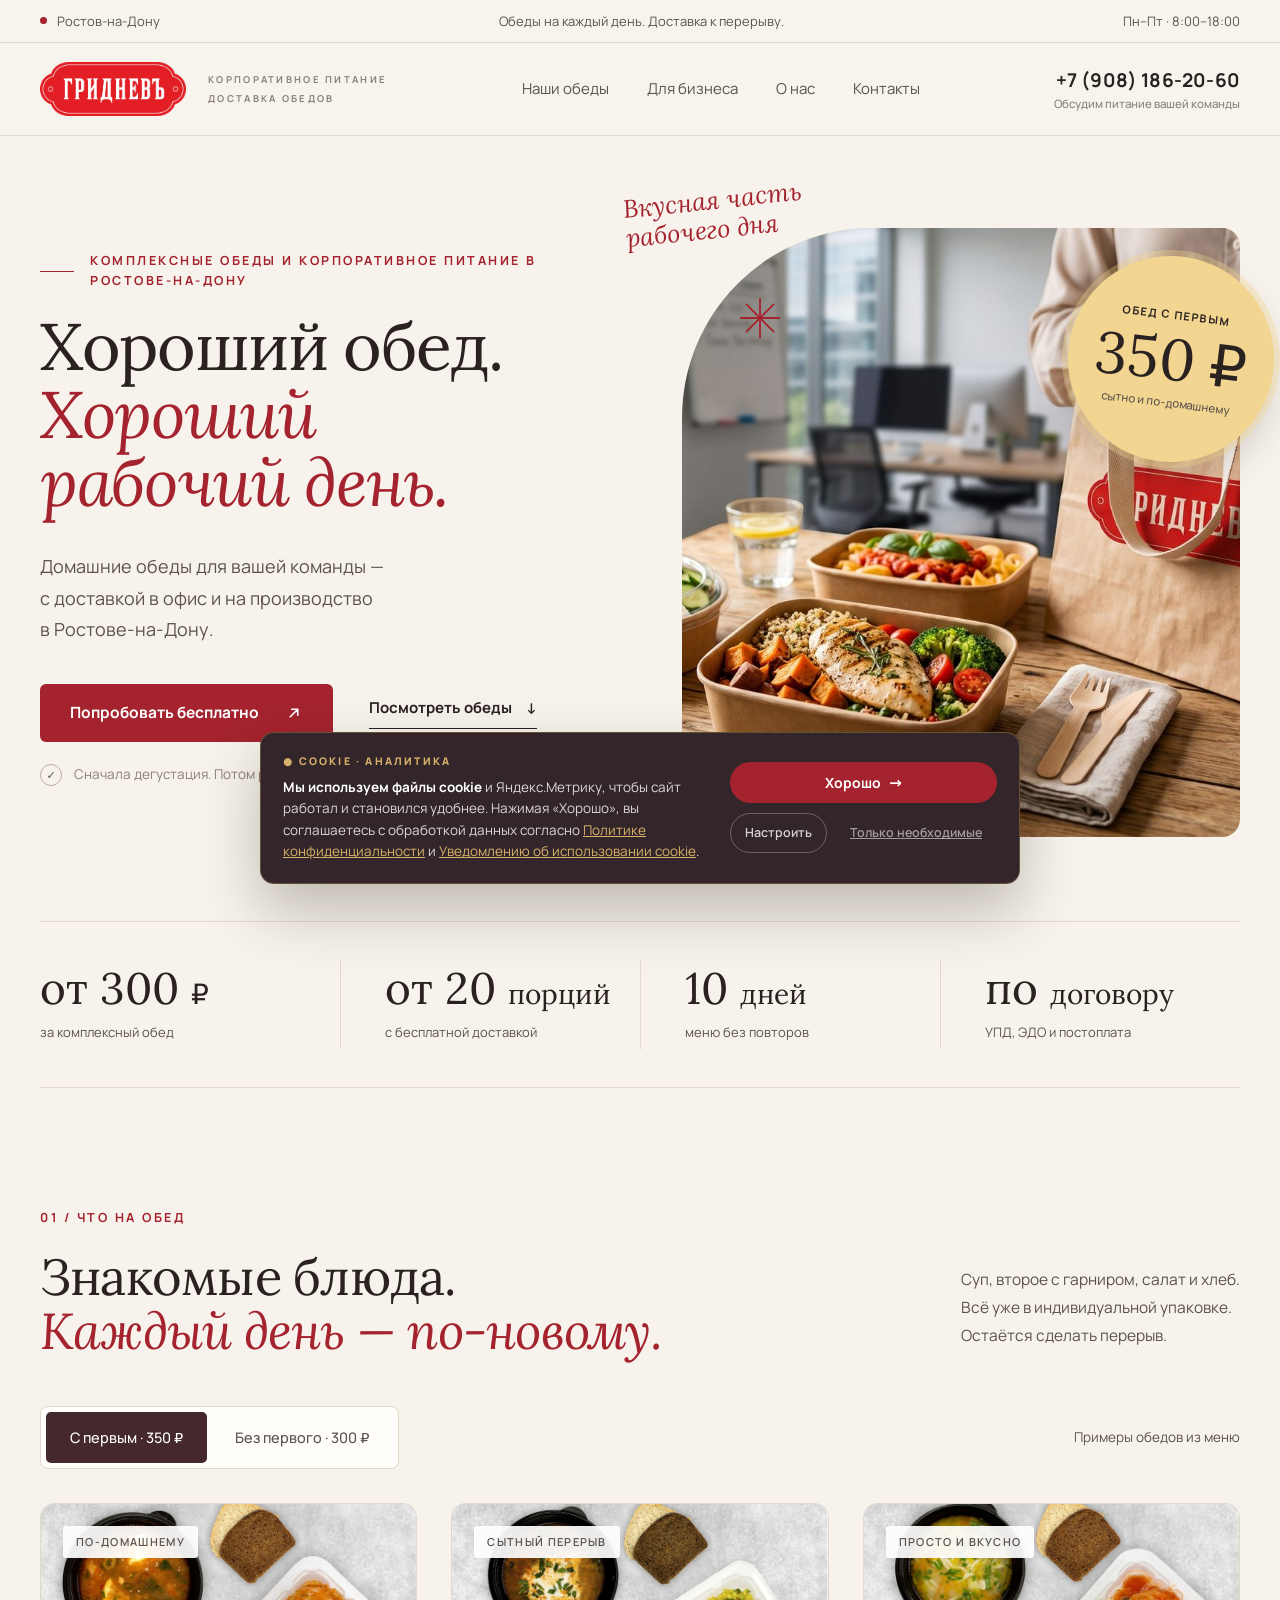
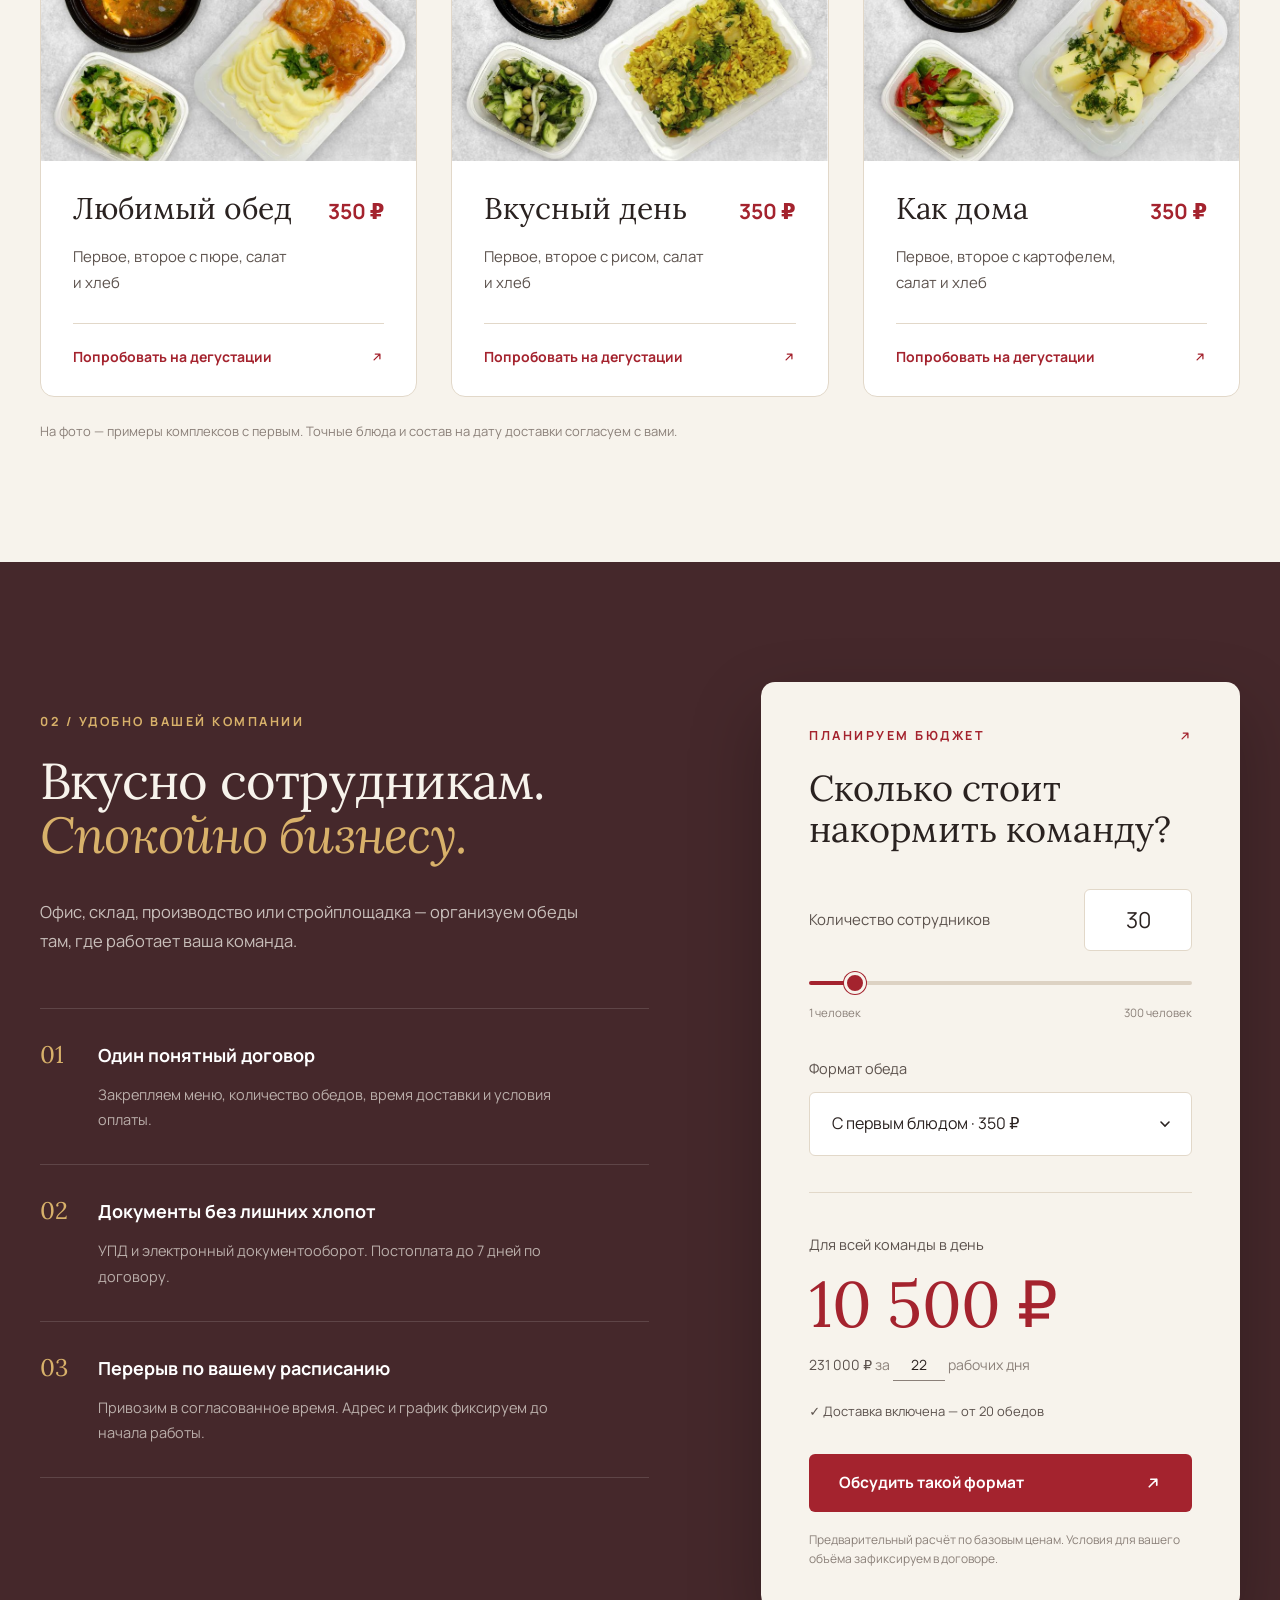
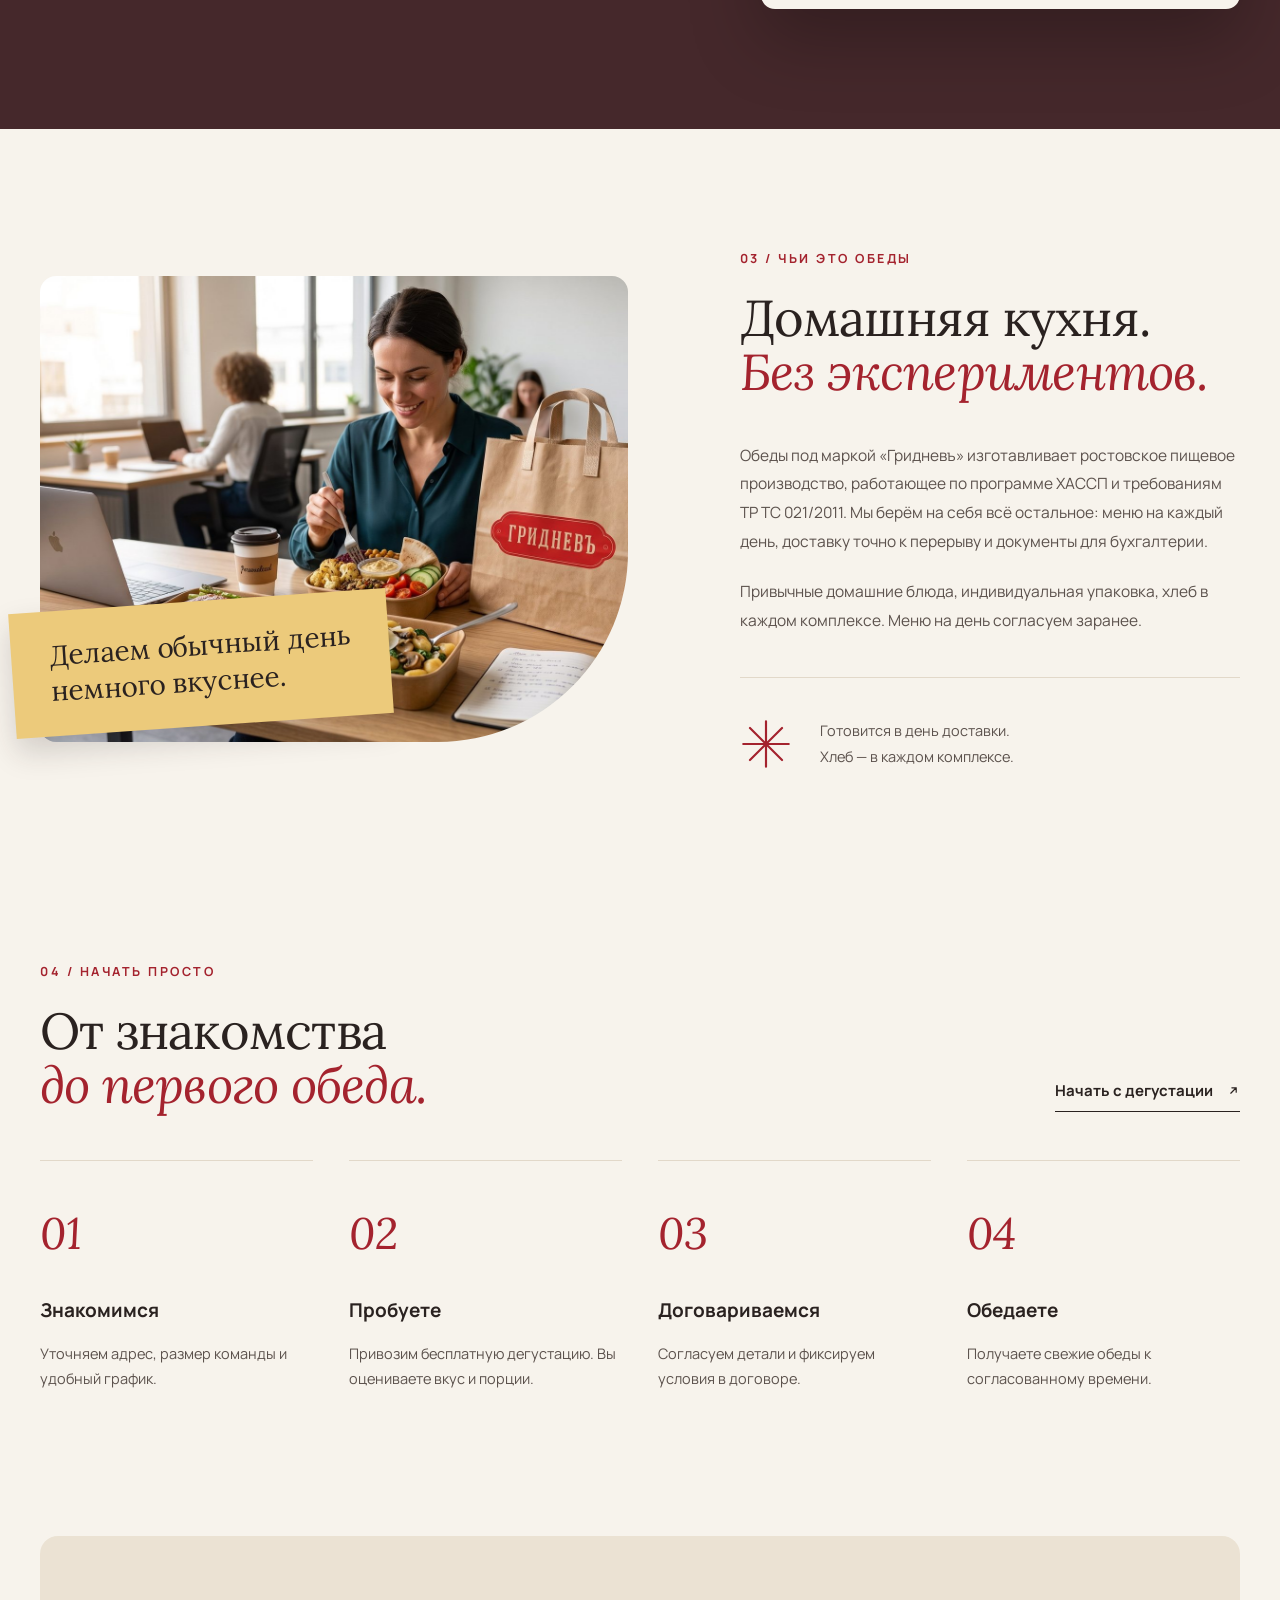
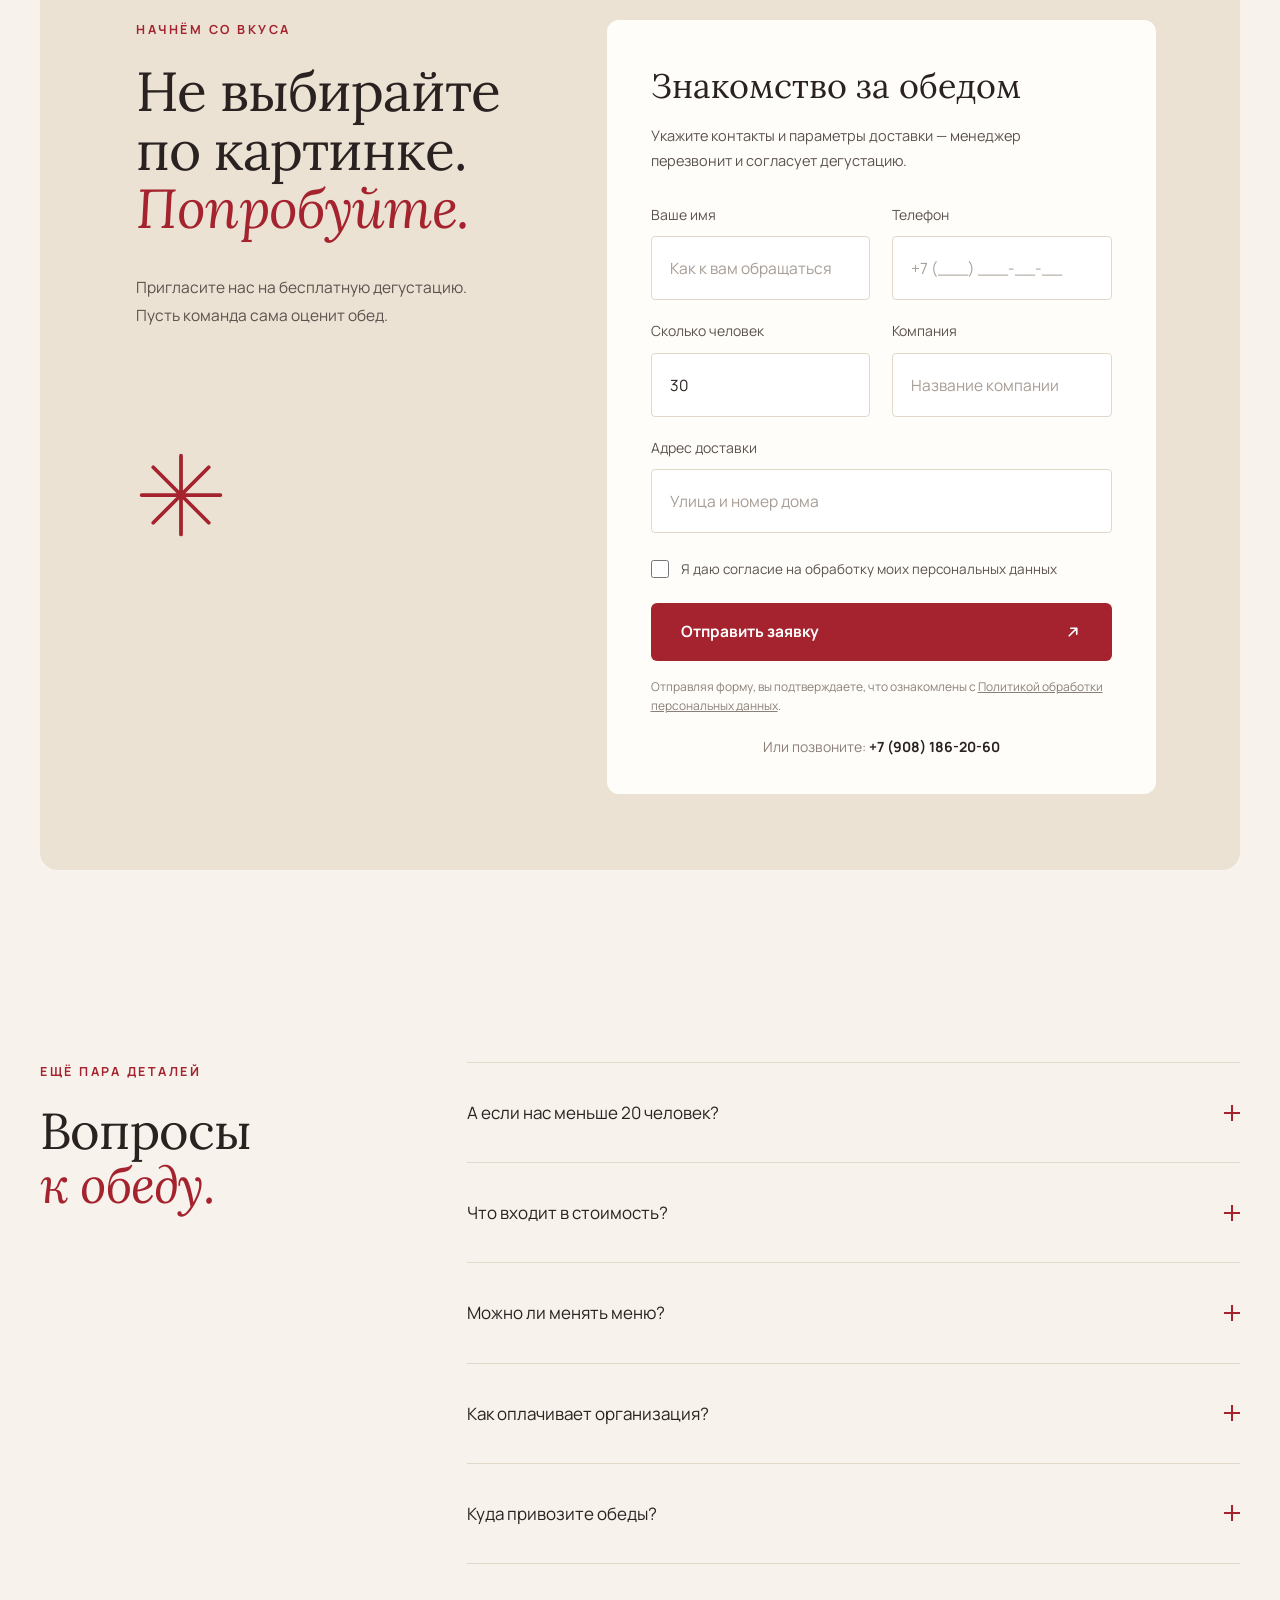
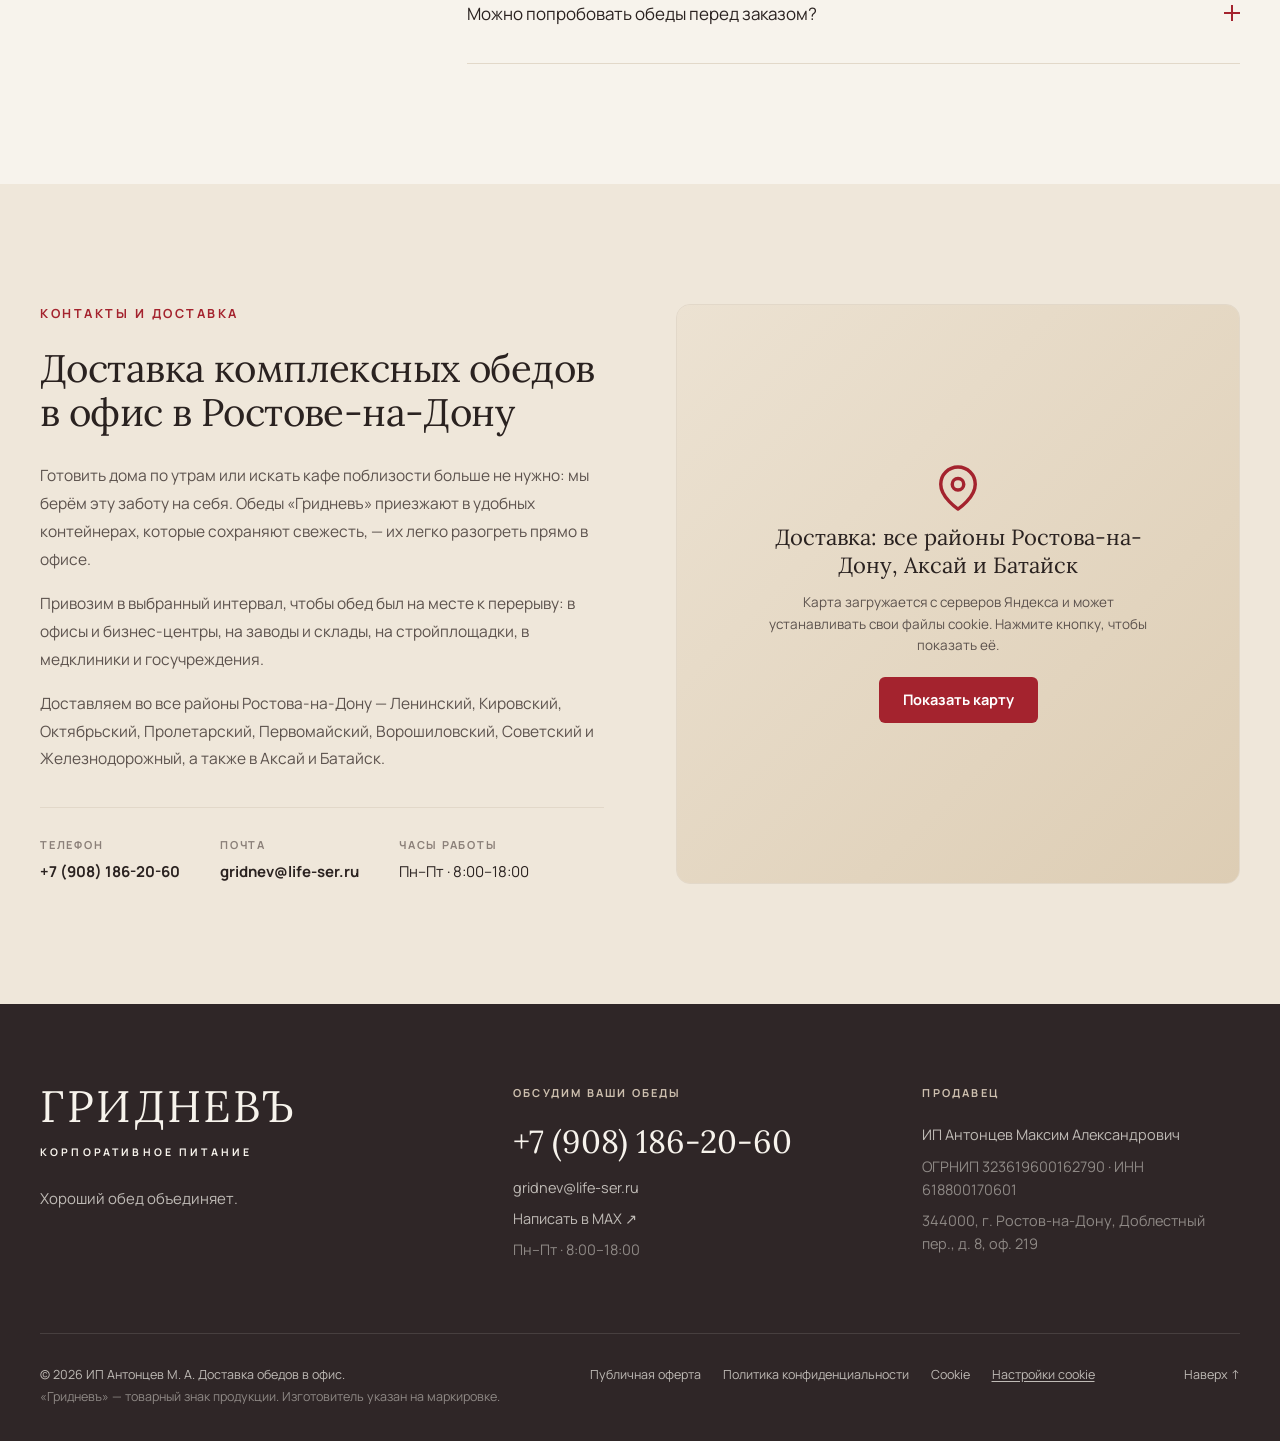
==== index.html @ 24d4c3cd "Временное зеркало xn----btbbdfdddv5cor7m.xn--p1ai на время аварии Beget" ====
<!DOCTYPE html><html lang="ru"><head><meta charSet="utf-8"/><meta name="viewport" content="width=device-width, initial-scale=1"/><link rel="preload" as="image" href="/img/logo.png"/><link rel="preload" as="image" href="/img/hero.jpg"/><link rel="stylesheet" href="/_next/static/css/02ac1cb6c57a0c7e.css" data-precedence="next"/><link rel="preload" as="script" fetchPriority="low" href="/_next/static/chunks/webpack-c8441f2d519541e3.js"/><script src="/_next/static/chunks/fd9d1056-c520563bb0be96a5.js" async=""></script><script src="/_next/static/chunks/117-5c72c8c647864c96.js" async=""></script><script src="/_next/static/chunks/main-app-1c0f97d9b9d2076a.js" async=""></script><script src="/_next/static/chunks/app/page-7eed76034ef1190d.js" async=""></script><script src="/_next/static/chunks/app/layout-48f234611cebce5b.js" async=""></script><link rel="preload" href="/fonts/Lora-cyrillic-400-normal.woff2" as="font" type="font/woff2" crossorigin="anonymous"/><link rel="preload" href="/fonts/Lora-cyrillic-400-italic.woff2" as="font" type="font/woff2" crossorigin="anonymous"/><link rel="preload" href="/fonts/Manrope-cyrillic-400.woff2" as="font" type="font/woff2" crossorigin="anonymous"/><title>Доставка комплексных обедов в офис в Ростове-на-Дону — Гридневъ</title><meta name="description" content="Доставка комплексных обедов в офис и на предприятие в Ростове-на-Дону: обед 350 ₽, бесплатная доставка от 20 обедов, дегустация бесплатно, работа по договору. Корпоративное питание «Гридневъ»."/><meta name="keywords" content="доставка обедов Ростов-на-Дону,комплексные обеды Ростов,обеды в офис,заказать обед,корпоративное питание Ростов,бизнес-ланч с доставкой"/><link rel="canonical" href="https://xn----btbbdfdddv5cor7m.xn--p1ai/"/><meta name="yandex-verification" content="caf08283806582ef"/><meta property="og:title" content="Доставка комплексных обедов в офис — Гридневъ, Ростов-на-Дону"/><meta property="og:description" content="Комплексные обеды с доставкой в офис в Ростове-на-Дону. Обед 350 ₽, доставка от 20 обедов бесплатно."/><meta property="og:site_name" content="Гридневъ · Обеды"/><meta property="og:locale" content="ru_RU"/><meta property="og:image" content="https://xn----btbbdfdddv5cor7m.xn--p1ai/img/og-cover.jpg"/><meta property="og:image:width" content="1200"/><meta property="og:image:height" content="630"/><meta property="og:image:alt" content="Гридневъ — доставка комплексных обедов в офис"/><meta property="og:type" content="website"/><meta name="twitter:card" content="summary_large_image"/><meta name="twitter:title" content="Доставка комплексных обедов в офис — Гридневъ, Ростов-на-Дону"/><meta name="twitter:description" content="Комплексные обеды с доставкой в офис в Ростове-на-Дону. Обед 350 ₽, доставка от 20 обедов бесплатно."/><meta name="twitter:image" content="https://xn----btbbdfdddv5cor7m.xn--p1ai/img/og-cover.jpg"/><link rel="icon" href="/favicon.png"/><link rel="apple-touch-icon" href="/apple-touch-icon.png"/><script type="application/ld+json">{"@context":"https://schema.org","@type":"FoodEstablishment","name":"Гридневъ — доставка обедов","servesCuisine":"Домашние комплексные обеды","priceRange":"300–350 ₽","telephone":"+7 908 186-20-60","email":"gridnev@life-ser.ru","url":"https://гриднев-обеды.рф","image":"https://гриднев-обеды.рф/img/og-cover.jpg","logo":"https://гриднев-обеды.рф/img/logo.png","address":{"@type":"PostalAddress","streetAddress":"Доблестный переулок, д. 8, оф. 219","addressLocality":"Ростов-на-Дону","postalCode":"344000","addressCountry":"RU"},"areaServed":{"@type":"City","name":"Ростов-на-Дону"},"openingHoursSpecification":{"@type":"OpeningHoursSpecification","dayOfWeek":["Monday","Tuesday","Wednesday","Thursday","Friday"],"opens":"08:00","closes":"18:00"}}</script><script src="/_next/static/chunks/polyfills-42372ed130431b0a.js" noModule=""></script></head><body><script type="application/ld+json">{"@context":"https://schema.org","@type":"FAQPage","mainEntity":[{"@type":"Question","name":"А если нас меньше 20 человек?","acceptedAnswer":{"@type":"Answer","text":"Основной формат — от 20 обедов в день: при таком объёме доставка бесплатна. Меньшее количество обсуждаем индивидуально — позвоните, подберём условия и рассчитаем доставку."}},{"@type":"Question","name":"Что входит в стоимость?","acceptedAnswer":{"@type":"Answer","text":"Комплекс с первым — 350 ₽: первое, второе с гарниром, салат и хлеб. Без первого — 300 ₽. Индивидуальная упаковка и приборы входят в цену, доставка бесплатна от 20 обедов."}},{"@type":"Question","name":"Можно ли менять меню?","acceptedAnswer":{"@type":"Answer","text":"Меню обновляется каждый день и не повторяется 10 рабочих дней. Набор блюд на день согласуем заранее и учитываем пожелания вашей команды."}},{"@type":"Question","name":"Как оплачивает организация?","acceptedAnswer":{"@type":"Answer","text":"Безналичный расчёт по договору. Закрывающие документы — УПД и акты — через ЭДО. Постоплата до 7 календарных дней."}},{"@type":"Question","name":"Куда привозите обеды?","acceptedAnswer":{"@type":"Answer","text":"Во все районы Ростова-на-Дону — в офисы, бизнес-центры, на производства, склады и стройплощадки. Возможна доставка в Аксай и Батайск. Адрес и время согласуем до начала работы."}},{"@type":"Question","name":"Можно попробовать обеды перед заказом?","acceptedAnswer":{"@type":"Answer","text":"Да. Перед началом сотрудничества бесплатно привозим дегустацию, чтобы команда сама оценила вкус и порции."}}]}</script><header class="site-head" id="header"><div class="topbar"><div class="container topbar__row"><span class="topbar__city">Ростов-на-Дону</span><span class="topbar__note">Обеды на каждый день. Доставка к перерыву.</span><span class="topbar__hours">Пн–Пт · 8:00–18:00</span></div></div><div class="container mainbar"><a href="#top" class="brand" aria-label="Гридневъ — корпоративное питание, доставка обедов"><img src="/img/logo.png" alt="Гридневъ — корпоративное питание" width="190" height="72"/><span class="brand__cap">Корпоративное питание<br/>Доставка обедов</span></a><nav class="nav" id="nav" aria-label="Разделы сайта"><a href="#obedy">Наши обеды</a><a href="#biznes">Для бизнеса</a><a href="#o-nas">О нас</a><a href="#kontakty">Контакты</a><a href="tel:+79081862060" class="nav__phone">+7 (908) 186-20-60</a></nav><a href="tel:+79081862060" class="head-phone">+7 (908) 186-20-60<small>Обсудим питание вашей команды</small></a><button class="burger" id="burger" type="button" aria-label="Меню" aria-controls="nav"><span></span><span></span><span></span></button></div></header><main><section class="hero" id="top"><div class="container hero__grid"><div class="hero__text"><h1 class="eyebrow eyebrow--line">Комплексные обеды и корпоративное питание в Ростове-на-Дону</h1><p class="display">Хороший обед.<br/><em>Хороший<br/>рабочий день.</em></p><p class="hero__lead">Домашние обеды для вашей команды — с доставкой в офис и на производство в <span class="nw">Ростове-на-Дону</span>.</p><div class="hero__actions"><a href="#probovat" class="btn btn--red">Попробовать бесплатно <svg class="ic-arrow" viewBox="0 0 24 24" aria-hidden="true"><path d="M7 17L17 7M9 7h8v8"></path></svg></a><a href="#obedy" class="link-down">Посмотреть обеды <span aria-hidden="true">↓</span></a></div><p class="hero__note"><span class="check" aria-hidden="true">✓</span> Сначала дегустация. Потом решение.</p></div><div class="hero__art"><p class="script" aria-hidden="true">Вкусная часть<br/>рабочего дня</p><svg class="spark spark--hero" viewBox="0 0 48 48" aria-hidden="true"><path d="M24 3v42M3 24h42M9.2 9.2l29.6 29.6M38.8 9.2L9.2 38.8"></path></svg><div class="hero__photo"><img src="/img/hero.jpg" alt="Комплексные обеды с доставкой в офис — Гридневъ, Ростов-на-Дону" width="1500" height="818"/><span class="photo-chip"><i aria-hidden="true"></i>Свежее — точно к вашему перерыву</span></div><div class="price-seal" aria-label="Обед с первым — 350 рублей"><small>Обед с первым</small><b>350 ₽</b><small>сытно и по-домашнему</small></div></div></div><div class="container"><ul class="facts"><li><b>от 300 <span>₽</span></b><span>за комплексный обед</span></li><li><b>от 20 <span>порций</span></b><span>с бесплатной доставкой</span></li><li><b>10 <span>дней</span></b><span>меню без повторов</span></li><li><b>по <span>договору</span></b><span>УПД, ЭДО и постоплата</span></li></ul></div></section><section class="section" id="obedy"><div class="container"><div class="sec-head sec-head--split reveal"><div><p class="eyebrow">01 / Что на обед</p><h2 class="title">Знакомые блюда.<br/><em>Каждый день — <span class="nw">по-новому.</span></em></h2></div><p class="sec-head__aside">Суп, второе с гарниром, салат и хлеб.<br/>Всё уже в индивидуальной упаковке.<br/>Остаётся сделать перерыв.</p></div><div class="menu-bar reveal"><div class="tabs" role="tablist" aria-label="Формат обеда"><button type="button" role="tab" class="tab is-active" aria-selected="true" data-format="first">С первым · 350 ₽</button><button type="button" role="tab" class="tab" aria-selected="false" data-format="nofirst">Без первого · 300 ₽</button></div><span class="menu-bar__note">Примеры обедов из меню</span></div><div class="cards"><article class="card reveal"><div class="card__photo"><img src="/img/lunch-1.jpg" alt="Комплексный обед «Любимый обед» — первое, второе с пюре, салат и хлеб" width="820" height="652" loading="lazy"/><span class="card__tag">По-домашнему</span></div><div class="card__body"><div class="card__row"><h3>Любимый обед</h3><span class="card__price" data-price="true">350 ₽</span></div><p class="card__desc"><span data-first="true">Первое, второе <!-- -->с пюре<!-- -->, салат и хлеб</span><span data-nofirst="true" hidden="">Второе <!-- -->с пюре<!-- -->, салат и хлеб</span></p><a href="#probovat" class="card__link">Попробовать на дегустации <svg class="ic-arrow" viewBox="0 0 24 24" aria-hidden="true"><path d="M7 17L17 7M9 7h8v8"></path></svg></a></div></article><article class="card reveal"><div class="card__photo"><img src="/img/lunch-2.jpg" alt="Комплексный обед «Вкусный день» — первое, второе с рисом, салат и хлеб" width="820" height="652" loading="lazy"/><span class="card__tag">Сытный перерыв</span></div><div class="card__body"><div class="card__row"><h3>Вкусный день</h3><span class="card__price" data-price="true">350 ₽</span></div><p class="card__desc"><span data-first="true">Первое, второе <!-- -->с рисом<!-- -->, салат и хлеб</span><span data-nofirst="true" hidden="">Второе <!-- -->с рисом<!-- -->, салат и хлеб</span></p><a href="#probovat" class="card__link">Попробовать на дегустации <svg class="ic-arrow" viewBox="0 0 24 24" aria-hidden="true"><path d="M7 17L17 7M9 7h8v8"></path></svg></a></div></article><article class="card reveal"><div class="card__photo"><img src="/img/lunch-3.jpg" alt="Комплексный обед «Как дома» — первое, второе с картофелем, салат и хлеб" width="820" height="652" loading="lazy"/><span class="card__tag">Просто и вкусно</span></div><div class="card__body"><div class="card__row"><h3>Как дома</h3><span class="card__price" data-price="true">350 ₽</span></div><p class="card__desc"><span data-first="true">Первое, второе <!-- -->с картофелем<!-- -->, салат и хлеб</span><span data-nofirst="true" hidden="">Второе <!-- -->с картофелем<!-- -->, салат и хлеб</span></p><a href="#probovat" class="card__link">Попробовать на дегустации <svg class="ic-arrow" viewBox="0 0 24 24" aria-hidden="true"><path d="M7 17L17 7M9 7h8v8"></path></svg></a></div></article></div><p class="fineprint">На фото — примеры комплексов с первым. Точные блюда и состав на дату доставки согласуем с вами.</p></div></section><section class="section section--wine" id="biznes"><div class="container biz"><div class="biz__text reveal"><p class="eyebrow eyebrow--gold">02 / Удобно вашей компании</p><h2 class="title title--light">Вкусно сотрудникам.<br/><em>Спокойно бизнесу.</em></h2><p class="biz__lead">Офис, склад, производство или стройплощадка — организуем обеды там, где работает ваша команда.</p><ol class="biz__list"><li><span class="num">0<!-- -->1</span><div><h3>Один понятный договор</h3><p>Закрепляем меню, количество обедов, время доставки и условия оплаты.</p></div></li><li><span class="num">0<!-- -->2</span><div><h3>Документы без лишних хлопот</h3><p>УПД и электронный документооборот. Постоплата до 7 дней по договору.</p></div></li><li><span class="num">0<!-- -->3</span><div><h3>Перерыв по вашему расписанию</h3><p>Привозим в согласованное время. Адрес и график фиксируем до начала работы.</p></div></li></ol></div><div class="calc reveal" id="calc"><div class="calc__top"><p class="eyebrow">Планируем бюджет</p><svg class="ic-arrow" viewBox="0 0 24 24" aria-hidden="true"><path d="M7 17L17 7M9 7h8v8"></path></svg></div><h3 class="calc__title">Сколько стоит накормить команду?</h3><div class="calc__row"><label for="calcCount">Количество сотрудников</label><input id="calcCount" class="calc__num" type="number" min="1" max="300" inputMode="numeric" value="30"/></div><input id="calcRange" class="calc__range" type="range" min="1" max="300" aria-label="Количество сотрудников" value="30"/><div class="calc__scale"><span>1 человек</span><span>300 человек</span></div><label for="calcFormat" class="calc__label">Формат обеда</label><select id="calcFormat" class="calc__select"><option value="350" selected="">С первым блюдом · 350 ₽</option><option value="300">Без первого · 300 ₽</option></select><div class="calc__sum"><span class="calc__label">Для всей команды в день</span><output id="calcDay" class="calc__total">10 500 ₽</output><span class="calc__month"><output id="calcMonth">231 000 ₽</output> за<!-- --> <input id="calcDays" type="number" min="1" max="31" aria-label="Рабочих дней" value="22"/> рабочих дня</span><span class="calc__delivery" id="calcDelivery">✓ Доставка включена — от 20 обедов</span></div><a href="#probovat" class="btn btn--red btn--block" id="calcCta">Обсудить такой формат <svg class="ic-arrow" viewBox="0 0 24 24" aria-hidden="true"><path d="M7 17L17 7M9 7h8v8"></path></svg></a><p class="calc__fine">Предварительный расчёт по базовым ценам. Условия для вашего объёма зафиксируем в договоре.</p></div></div></section><section class="section" id="o-nas"><div class="container about"><div class="about__photo reveal"><img src="/img/about.jpg" alt="Доставка домашних обедов «Гридневъ» в офис — Ростов-на-Дону" width="1800" height="982" loading="lazy"/><p class="sticker">Делаем обычный день<br/>немного вкуснее.</p></div><div class="about__text reveal"><p class="eyebrow">03 / Чьи это обеды</p><h2 class="title">Домашняя кухня.<br/><em>Без экспериментов.</em></h2><p>Обеды под маркой «Гридневъ» изготавливает ростовское пищевое производство, работающее по программе ХАССП и требованиям ТР ТС 021/2011. Мы берём на себя всё остальное: меню на каждый день, доставку точно к перерыву и документы для бухгалтерии.</p><p>Привычные домашние блюда, индивидуальная упаковка, хлеб в каждом комплексе. Меню на день согласуем заранее.</p><div class="about__note"><svg class="spark spark--sm" viewBox="0 0 48 48" aria-hidden="true"><path d="M24 3v42M3 24h42M9.2 9.2l29.6 29.6M38.8 9.2L9.2 38.8"></path></svg><p>Готовится в день доставки.<br/>Хлеб — в каждом комплексе.</p></div></div></div></section><section class="section section--tight" id="start"><div class="container"><div class="sec-head sec-head--split reveal"><div><p class="eyebrow">04 / Начать просто</p><h2 class="title">От знакомства<br/><em>до первого обеда.</em></h2></div><a href="#probovat" class="link-under">Начать с дегустации <svg class="ic-arrow" viewBox="0 0 24 24" aria-hidden="true"><path d="M7 17L17 7M9 7h8v8"></path></svg></a></div><ol class="steps"><li class="reveal"><span class="steps__num">0<!-- -->1</span><h3>Знакомимся</h3><p>Уточняем адрес, размер команды и удобный график.</p></li><li class="reveal"><span class="steps__num">0<!-- -->2</span><h3>Пробуете</h3><p>Привозим бесплатную дегустацию. Вы оцениваете вкус и порции.</p></li><li class="reveal"><span class="steps__num">0<!-- -->3</span><h3>Договариваемся</h3><p>Согласуем детали и фиксируем условия в договоре.</p></li><li class="reveal"><span class="steps__num">0<!-- -->4</span><h3>Обедаете</h3><p>Получаете свежие обеды к согласованному времени.</p></li></ol></div></section><section class="section section--tight" id="probovat"><div class="container"><div class="tasting reveal"><div class="tasting__text"><p class="eyebrow">Начнём со вкуса</p><h2 class="title title--xl">Не выбирайте<br/>по картинке.<br/><em>Попробуйте.</em></h2><p>Пригласите нас на бесплатную дегустацию.<br/>Пусть команда сама оценит обед.</p><svg class="spark spark--lg" viewBox="0 0 48 48" aria-hidden="true"><path d="M24 3v42M3 24h42M9.2 9.2l29.6 29.6M38.8 9.2L9.2 38.8"></path></svg></div><div class="form-card"><form class="lead-form" data-form="Дегустация" noValidate=""><h3>Знакомство за обедом</h3><p class="form-card__sub">Укажите контакты и параметры доставки — менеджер перезвонит и согласует дегустацию.</p><div class="form-grid"><label class="field"><span>Ваше имя</span><input class="ym-disable-keys" required="" placeholder="Как к вам обращаться" autoComplete="name" name="name"/></label><label class="field"><span>Телефон</span><input class="ym-disable-keys" data-phone="true" required="" placeholder="+7 (___) ___-__-__" inputMode="tel" autoComplete="tel" name="phone"/></label><label class="field"><span>Сколько человек</span><input class="ym-disable-keys" id="formCount" inputMode="numeric" name="count" value="30"/></label><label class="field"><span>Компания</span><input class="ym-disable-keys" placeholder="Название компании" autoComplete="organization" name="company"/></label><label class="field field--wide"><span>Адрес доставки</span><input class="ym-disable-keys" placeholder="Улица и номер дома" autoComplete="street-address" name="address"/></label></div><label class="consent"><input type="checkbox" required="" name="consent" value="1"/><span>Я даю согласие на обработку моих персональных данных</span></label><button type="submit" class="btn btn--red btn--block">Отправить заявку <svg class="ic-arrow" viewBox="0 0 24 24" aria-hidden="true"><path d="M7 17L17 7M9 7h8v8"></path></svg></button><p class="form-card__fine">Отправляя форму, вы подтверждаете, что ознакомлены с<!-- --> <a href="/policy/" target="_blank" rel="noopener">Политикой обработки персональных данных</a>.</p><p class="form-card__call">Или позвоните: <a href="tel:+79081862060">+7 (908) 186-20-60</a></p></form><div class="form-done" hidden=""><svg class="spark spark--sm" viewBox="0 0 48 48" aria-hidden="true"><path d="M24 3v42M3 24h42M9.2 9.2l29.6 29.6M38.8 9.2L9.2 38.8"></path></svg><h3>Спасибо! Заявка у нас.</h3><p>Менеджер перезвонит в рабочее время и согласует дегустацию.</p></div></div></div></div></section><section class="section" id="voprosy"><div class="container faq"><div class="reveal"><p class="eyebrow">Ещё пара деталей</p><h2 class="title">Вопросы<br/><em>к обеду.</em></h2></div><div class="faq__list"><details class="faq__item reveal"><summary>А если нас меньше 20 человек?<span class="faq__plus" aria-hidden="true"></span></summary><p>Основной формат — от 20 обедов в день: при таком объёме доставка бесплатна. Меньшее количество обсуждаем индивидуально — позвоните, подберём условия и рассчитаем доставку.</p></details><details class="faq__item reveal"><summary>Что входит в стоимость?<span class="faq__plus" aria-hidden="true"></span></summary><p>Комплекс с первым — 350 ₽: первое, второе с гарниром, салат и хлеб. Без первого — 300 ₽. Индивидуальная упаковка и приборы входят в цену, доставка бесплатна от 20 обедов.</p></details><details class="faq__item reveal"><summary>Можно ли менять меню?<span class="faq__plus" aria-hidden="true"></span></summary><p>Меню обновляется каждый день и не повторяется 10 рабочих дней. Набор блюд на день согласуем заранее и учитываем пожелания вашей команды.</p></details><details class="faq__item reveal"><summary>Как оплачивает организация?<span class="faq__plus" aria-hidden="true"></span></summary><p>Безналичный расчёт по договору. Закрывающие документы — УПД и акты — через ЭДО. Постоплата до 7 календарных дней.</p></details><details class="faq__item reveal"><summary>Куда привозите обеды?<span class="faq__plus" aria-hidden="true"></span></summary><p>Во все районы Ростова-на-Дону — в офисы, бизнес-центры, на производства, склады и стройплощадки. Возможна доставка в Аксай и Батайск. Адрес и время согласуем до начала работы.</p></details><details class="faq__item reveal"><summary>Можно попробовать обеды перед заказом?<span class="faq__plus" aria-hidden="true"></span></summary><p>Да. Перед началом сотрудничества бесплатно привозим дегустацию, чтобы команда сама оценила вкус и порции.</p></details></div></div></section><section class="section section--sand" id="kontakty"><div class="container delivery"><div class="delivery__text reveal"><p class="eyebrow">Контакты и доставка</p><h2 class="title title--md">Доставка комплексных обедов в офис в <span class="nw">Ростове-на-Дону</span></h2><p>Готовить дома по утрам или искать кафе поблизости больше не нужно: мы берём эту заботу на себя. Обеды «Гридневъ» приезжают в удобных контейнерах, которые сохраняют свежесть, — их легко разогреть прямо в офисе.</p><p>Привозим в выбранный интервал, чтобы обед был на месте к перерыву: в офисы и бизнес-центры, на заводы и склады, на стройплощадки, в медклиники и госучреждения.</p><p>Доставляем во все районы Ростова-на-Дону — Ленинский, Кировский, Октябрьский, Пролетарский, Первомайский, Ворошиловский, Советский и Железнодорожный, а также в Аксай и Батайск.</p><ul class="delivery__contacts"><li><span>Телефон</span><a href="tel:+79081862060">+7 (908) 186-20-60</a></li><li><span>Почта</span><a href="mailto:gridnev@life-ser.ru">gridnev@life-ser.ru</a></li><li><span>Часы работы</span>Пн–Пт · 8:00–18:00</li></ul></div><div class="map-embed reveal"><div class="map-facade"><svg viewBox="0 0 24 24" aria-hidden="true"><path d="M21 10c0 7-9 13-9 13s-9-6-9-13a9 9 0 0 1 18 0z"></path><circle cx="12" cy="10" r="3"></circle></svg><b>Доставка: все районы Ростова-на-Дону, Аксай и Батайск</b><p>Карта загружается с серверов Яндекса и может устанавливать свои файлы cookie. Нажмите кнопку, чтобы показать её.</p><button type="button" class="btn btn-primary">Показать карту</button></div></div></div></section></main><footer class="site-foot"><div class="container"><div class="foot-grid"><div><p class="foot-mark">Гридневъ</p><p class="foot-cap">Корпоративное питание</p><p class="foot-motto">Хороший обед объединяет.</p></div><div><p class="foot-h">Обсудим ваши обеды</p><a href="tel:+79081862060" class="foot-phone">+7 (908) 186-20-60</a><a href="mailto:gridnev@life-ser.ru" class="foot-line">gridnev@life-ser.ru</a><a href="https://max.ru/u/f9LHodD0cOItk7qxJypC6NdQiHHrBeEHgTZdr_f1yaOwNUieo-opAkJEuYg" target="_blank" rel="noopener" class="foot-line">Написать в MAX ↗</a><p class="foot-line foot-line--muted">Пн–Пт · 8:00–18:00</p></div><div><p class="foot-h">Продавец</p><p class="foot-line">ИП Антонцев Максим Александрович</p><p class="foot-line foot-line--muted">ОГРНИП 323619600162790 · ИНН 618800170601</p><p class="foot-line foot-line--muted">344000, г. Ростов-на-Дону, Доблестный пер., д. 8, оф. 219</p></div></div><div class="foot-bottom"><div><p>© 2026 ИП Антонцев М. А. Доставка обедов в офис.</p><p class="foot-line--muted">«Гридневъ» — товарный знак продукции. Изготовитель указан на маркировке.</p></div><p class="foot-links"><a href="/oferta/">Публичная оферта</a><a href="/policy/">Политика конфиденциальности</a><a href="/cookie/">Cookie</a><button type="button" class="cookie-link" data-cookie-settings="true">Настройки cookie</button></p><a href="#top" class="foot-top">Наверх ↑</a></div></div></footer><script src="/_next/static/chunks/webpack-c8441f2d519541e3.js" async=""></script><script>(self.__next_f=self.__next_f||[]).push([0]);self.__next_f.push([2,null])</script><script>self.__next_f.push([1,"1:HL[\"/_next/static/css/02ac1cb6c57a0c7e.css\",\"style\"]\n"])</script><script>self.__next_f.push([1,"2:I[2846,[],\"\"]\n5:I[381,[\"931\",\"static/chunks/app/page-7eed76034ef1190d.js\"],\"default\"]\n6:I[6993,[\"931\",\"static/chunks/app/page-7eed76034ef1190d.js\"],\"default\"]\n7:I[4707,[],\"\"]\n8:I[6423,[],\"\"]\n9:I[2801,[\"185\",\"static/chunks/app/layout-48f234611cebce5b.js\"],\"default\"]\nb:I[1060,[],\"\"]\n4:T960,"])</script><script>self.__next_f.push([1,"{\"@context\":\"https://schema.org\",\"@type\":\"FAQPage\",\"mainEntity\":[{\"@type\":\"Question\",\"name\":\"А если нас меньше 20 человек?\",\"acceptedAnswer\":{\"@type\":\"Answer\",\"text\":\"Основной формат — от 20 обедов в день: при таком объёме доставка бесплатна. Меньшее количество обсуждаем индивидуально — позвоните, подберём условия и рассчитаем доставку.\"}},{\"@type\":\"Question\",\"name\":\"Что входит в стоимость?\",\"acceptedAnswer\":{\"@type\":\"Answer\",\"text\":\"Комплекс с первым — 350 ₽: первое, второе с гарниром, салат и хлеб. Без первого — 300 ₽. Индивидуальная упаковка и приборы входят в цену, доставка бесплатна от 20 обедов.\"}},{\"@type\":\"Question\",\"name\":\"Можно ли менять меню?\",\"acceptedAnswer\":{\"@type\":\"Answer\",\"text\":\"Меню обновляется каждый день и не повторяется 10 рабочих дней. Набор блюд на день согласуем заранее и учитываем пожелания вашей команды.\"}},{\"@type\":\"Question\",\"name\":\"Как оплачивает организация?\",\"acceptedAnswer\":{\"@type\":\"Answer\",\"text\":\"Безналичный расчёт по договору. Закрывающие документы — УПД и акты — через ЭДО. Постоплата до 7 календарных дней.\"}},{\"@type\":\"Question\",\"name\":\"Куда привозите обеды?\",\"acceptedAnswer\":{\"@type\":\"Answer\",\"text\":\"Во все районы Ростова-на-Дону — в офисы, бизнес-центры, на производства, склады и стройплощадки. Возможна доставка в Аксай и Батайск. Адрес и время согласуем до начала работы.\"}},{\"@type\":\"Question\",\"name\":\"Можно попробовать обеды перед заказом?\",\"acceptedAnswer\":{\"@type\":\"Answer\",\"text\":\"Да. Перед началом сотрудничества бесплатно привозим дегустацию, чтобы команда сама оценила вкус и порции.\"}}]}"])</script><script>self.__next_f.push([1,"c:[]\n"])</script><script>self.__next_f.push([1,"0:[\"$\",\"$L2\",null,{\"buildId\":\"izM_yWE9A4tyQ-GG-2MeJ\",\"assetPrefix\":\"\",\"urlParts\":[\"\",\"\"],\"initialTree\":[\"\",{\"children\":[\"__PAGE__\",{}]},\"$undefined\",\"$undefined\",true],\"initialSeedData\":[\"\",{\"children\":[\"__PAGE__\",{},[[\"$L3\",[[\"$\",\"script\",null,{\"type\":\"application/ld+json\",\"dangerouslySetInnerHTML\":{\"__html\":\"$4\"}}],[\"$\",\"header\",null,{\"className\":\"site-head\",\"id\":\"header\",\"children\":[[\"$\",\"div\",null,{\"className\":\"topbar\",\"children\":[\"$\",\"div\",null,{\"className\":\"container topbar__row\",\"children\":[[\"$\",\"span\",null,{\"className\":\"topbar__city\",\"children\":\"Ростов-на-Дону\"}],[\"$\",\"span\",null,{\"className\":\"topbar__note\",\"children\":\"Обеды на каждый день. Доставка к перерыву.\"}],[\"$\",\"span\",null,{\"className\":\"topbar__hours\",\"children\":\"Пн–Пт · 8:00–18:00\"}]]}]}],[\"$\",\"div\",null,{\"className\":\"container mainbar\",\"children\":[[\"$\",\"a\",null,{\"href\":\"#top\",\"className\":\"brand\",\"aria-label\":\"Гридневъ — корпоративное питание, доставка обедов\",\"children\":[[\"$\",\"img\",null,{\"src\":\"/img/logo.png\",\"alt\":\"Гридневъ — корпоративное питание\",\"width\":\"190\",\"height\":\"72\"}],[\"$\",\"span\",null,{\"className\":\"brand__cap\",\"children\":[\"Корпоративное питание\",[\"$\",\"br\",null,{}],\"Доставка обедов\"]}]]}],[\"$\",\"nav\",null,{\"className\":\"nav\",\"id\":\"nav\",\"aria-label\":\"Разделы сайта\",\"children\":[[\"$\",\"a\",null,{\"href\":\"#obedy\",\"children\":\"Наши обеды\"}],[\"$\",\"a\",null,{\"href\":\"#biznes\",\"children\":\"Для бизнеса\"}],[\"$\",\"a\",null,{\"href\":\"#o-nas\",\"children\":\"О нас\"}],[\"$\",\"a\",null,{\"href\":\"#kontakty\",\"children\":\"Контакты\"}],[\"$\",\"a\",null,{\"href\":\"tel:+79081862060\",\"className\":\"nav__phone\",\"children\":\"+7 (908) 186-20-60\"}]]}],[\"$\",\"a\",null,{\"href\":\"tel:+79081862060\",\"className\":\"head-phone\",\"children\":[\"+7 (908) 186-20-60\",[\"$\",\"small\",null,{\"children\":\"Обсудим питание вашей команды\"}]]}],[\"$\",\"button\",null,{\"className\":\"burger\",\"id\":\"burger\",\"type\":\"button\",\"aria-label\":\"Меню\",\"aria-controls\":\"nav\",\"children\":[[\"$\",\"span\",null,{}],[\"$\",\"span\",null,{}],[\"$\",\"span\",null,{}]]}]]}]]}],[\"$\",\"main\",null,{\"children\":[[\"$\",\"section\",null,{\"className\":\"hero\",\"id\":\"top\",\"children\":[[\"$\",\"div\",null,{\"className\":\"container hero__grid\",\"children\":[[\"$\",\"div\",null,{\"className\":\"hero__text\",\"children\":[[\"$\",\"h1\",null,{\"className\":\"eyebrow eyebrow--line\",\"children\":\"Комплексные обеды и корпоративное питание в Ростове-на-Дону\"}],[\"$\",\"p\",null,{\"className\":\"display\",\"children\":[\"Хороший обед.\",[\"$\",\"br\",null,{}],[\"$\",\"em\",null,{\"children\":[\"Хороший\",[\"$\",\"br\",null,{}],\"рабочий день.\"]}]]}],[\"$\",\"p\",null,{\"className\":\"hero__lead\",\"children\":[\"Домашние обеды для вашей команды — с доставкой в офис и на производство в \",[\"$\",\"span\",null,{\"className\":\"nw\",\"children\":\"Ростове-на-Дону\"}],\".\"]}],[\"$\",\"div\",null,{\"className\":\"hero__actions\",\"children\":[[\"$\",\"a\",null,{\"href\":\"#probovat\",\"className\":\"btn btn--red\",\"children\":[\"Попробовать бесплатно \",[\"$\",\"svg\",null,{\"className\":\"ic-arrow\",\"viewBox\":\"0 0 24 24\",\"aria-hidden\":\"true\",\"children\":[\"$\",\"path\",null,{\"d\":\"M7 17L17 7M9 7h8v8\"}]}]]}],[\"$\",\"a\",null,{\"href\":\"#obedy\",\"className\":\"link-down\",\"children\":[\"Посмотреть обеды \",[\"$\",\"span\",null,{\"aria-hidden\":\"true\",\"children\":\"↓\"}]]}]]}],[\"$\",\"p\",null,{\"className\":\"hero__note\",\"children\":[[\"$\",\"span\",null,{\"className\":\"check\",\"aria-hidden\":\"true\",\"children\":\"✓\"}],\" Сначала дегустация. Потом решение.\"]}]]}],[\"$\",\"div\",null,{\"className\":\"hero__art\",\"children\":[[\"$\",\"p\",null,{\"className\":\"script\",\"aria-hidden\":\"true\",\"children\":[\"Вкусная часть\",[\"$\",\"br\",null,{}],\"рабочего дня\"]}],[\"$\",\"svg\",null,{\"className\":\"spark spark--hero\",\"viewBox\":\"0 0 48 48\",\"aria-hidden\":\"true\",\"children\":[\"$\",\"path\",null,{\"d\":\"M24 3v42M3 24h42M9.2 9.2l29.6 29.6M38.8 9.2L9.2 38.8\"}]}],[\"$\",\"div\",null,{\"className\":\"hero__photo\",\"children\":[[\"$\",\"img\",null,{\"src\":\"/img/hero.jpg\",\"alt\":\"Комплексные обеды с доставкой в офис — Гридневъ, Ростов-на-Дону\",\"width\":\"1500\",\"height\":\"818\"}],[\"$\",\"span\",null,{\"className\":\"photo-chip\",\"children\":[[\"$\",\"i\",null,{\"aria-hidden\":\"true\"}],\"Свежее — точно к вашему перерыву\"]}]]}],[\"$\",\"div\",null,{\"className\":\"price-seal\",\"aria-label\":\"Обед с первым — 350 рублей\",\"children\":[[\"$\",\"small\",null,{\"children\":\"Обед с первым\"}],[\"$\",\"b\",null,{\"children\":\"350 ₽\"}],[\"$\",\"small\",null,{\"children\":\"сытно и по-домашнему\"}]]}]]}]]}],[\"$\",\"div\",null,{\"className\":\"container\",\"children\":[\"$\",\"ul\",null,{\"className\":\"facts\",\"children\":[[\"$\",\"li\",null,{\"children\":[[\"$\",\"b\",null,{\"children\":[\"от 300 \",[\"$\",\"span\",null,{\"children\":\"₽\"}]]}],[\"$\",\"span\",null,{\"children\":\"за комплексный обед\"}]]}],[\"$\",\"li\",null,{\"children\":[[\"$\",\"b\",null,{\"children\":[\"от 20 \",[\"$\",\"span\",null,{\"children\":\"порций\"}]]}],[\"$\",\"span\",null,{\"children\":\"с бесплатной доставкой\"}]]}],[\"$\",\"li\",null,{\"children\":[[\"$\",\"b\",null,{\"children\":[\"10 \",[\"$\",\"span\",null,{\"children\":\"дней\"}]]}],[\"$\",\"span\",null,{\"children\":\"меню без повторов\"}]]}],[\"$\",\"li\",null,{\"children\":[[\"$\",\"b\",null,{\"children\":[\"по \",[\"$\",\"span\",null,{\"children\":\"договору\"}]]}],[\"$\",\"span\",null,{\"children\":\"УПД, ЭДО и постоплата\"}]]}]]}]}]]}],[\"$\",\"section\",null,{\"className\":\"section\",\"id\":\"obedy\",\"children\":[\"$\",\"div\",null,{\"className\":\"container\",\"children\":[[\"$\",\"div\",null,{\"className\":\"sec-head sec-head--split reveal\",\"children\":[[\"$\",\"div\",null,{\"children\":[[\"$\",\"p\",null,{\"className\":\"eyebrow\",\"children\":\"01 / Что на обед\"}],[\"$\",\"h2\",null,{\"className\":\"title\",\"children\":[\"Знакомые блюда.\",[\"$\",\"br\",null,{}],[\"$\",\"em\",null,{\"children\":[\"Каждый день — \",[\"$\",\"span\",null,{\"className\":\"nw\",\"children\":\"по-новому.\"}]]}]]}]]}],[\"$\",\"p\",null,{\"className\":\"sec-head__aside\",\"children\":[\"Суп, второе с гарниром, салат и хлеб.\",[\"$\",\"br\",null,{}],\"Всё уже в индивидуальной упаковке.\",[\"$\",\"br\",null,{}],\"Остаётся сделать перерыв.\"]}]]}],[\"$\",\"div\",null,{\"className\":\"menu-bar reveal\",\"children\":[[\"$\",\"div\",null,{\"className\":\"tabs\",\"role\":\"tablist\",\"aria-label\":\"Формат обеда\",\"children\":[[\"$\",\"button\",null,{\"type\":\"button\",\"role\":\"tab\",\"className\":\"tab is-active\",\"aria-selected\":\"true\",\"data-format\":\"first\",\"children\":\"С первым · 350 ₽\"}],[\"$\",\"button\",null,{\"type\":\"button\",\"role\":\"tab\",\"className\":\"tab\",\"aria-selected\":\"false\",\"data-format\":\"nofirst\",\"children\":\"Без первого · 300 ₽\"}]]}],[\"$\",\"span\",null,{\"className\":\"menu-bar__note\",\"children\":\"Примеры обедов из меню\"}]]}],[\"$\",\"div\",null,{\"className\":\"cards\",\"children\":[[\"$\",\"article\",\"1\",{\"className\":\"card reveal\",\"children\":[[\"$\",\"div\",null,{\"className\":\"card__photo\",\"children\":[[\"$\",\"img\",null,{\"src\":\"/img/lunch-1.jpg\",\"alt\":\"Комплексный обед «Любимый обед» — первое, второе с пюре, салат и хлеб\",\"width\":\"820\",\"height\":\"652\",\"loading\":\"lazy\"}],[\"$\",\"span\",null,{\"className\":\"card__tag\",\"children\":\"По-домашнему\"}]]}],[\"$\",\"div\",null,{\"className\":\"card__body\",\"children\":[[\"$\",\"div\",null,{\"className\":\"card__row\",\"children\":[[\"$\",\"h3\",null,{\"children\":\"Любимый обед\"}],[\"$\",\"span\",null,{\"className\":\"card__price\",\"data-price\":true,\"children\":\"350 ₽\"}]]}],[\"$\",\"p\",null,{\"className\":\"card__desc\",\"children\":[[\"$\",\"span\",null,{\"data-first\":true,\"children\":[\"Первое, второе \",\"с пюре\",\", салат и хлеб\"]}],[\"$\",\"span\",null,{\"data-nofirst\":true,\"hidden\":true,\"children\":[\"Второе \",\"с пюре\",\", салат и хлеб\"]}]]}],[\"$\",\"a\",null,{\"href\":\"#probovat\",\"className\":\"card__link\",\"children\":[\"Попробовать на дегустации \",[\"$\",\"svg\",null,{\"className\":\"ic-arrow\",\"viewBox\":\"0 0 24 24\",\"aria-hidden\":\"true\",\"children\":[\"$\",\"path\",null,{\"d\":\"M7 17L17 7M9 7h8v8\"}]}]]}]]}]]}],[\"$\",\"article\",\"2\",{\"className\":\"card reveal\",\"children\":[[\"$\",\"div\",null,{\"className\":\"card__photo\",\"children\":[[\"$\",\"img\",null,{\"src\":\"/img/lunch-2.jpg\",\"alt\":\"Комплексный обед «Вкусный день» — первое, второе с рисом, салат и хлеб\",\"width\":\"820\",\"height\":\"652\",\"loading\":\"lazy\"}],[\"$\",\"span\",null,{\"className\":\"card__tag\",\"children\":\"Сытный перерыв\"}]]}],[\"$\",\"div\",null,{\"className\":\"card__body\",\"children\":[[\"$\",\"div\",null,{\"className\":\"card__row\",\"children\":[[\"$\",\"h3\",null,{\"children\":\"Вкусный день\"}],[\"$\",\"span\",null,{\"className\":\"card__price\",\"data-price\":true,\"children\":\"350 ₽\"}]]}],[\"$\",\"p\",null,{\"className\":\"card__desc\",\"children\":[[\"$\",\"span\",null,{\"data-first\":true,\"children\":[\"Первое, второе \",\"с рисом\",\", салат и хлеб\"]}],[\"$\",\"span\",null,{\"data-nofirst\":true,\"hidden\":true,\"children\":[\"Второе \",\"с рисом\",\", салат и хлеб\"]}]]}],[\"$\",\"a\",null,{\"href\":\"#probovat\",\"className\":\"card__link\",\"children\":[\"Попробовать на дегустации \",[\"$\",\"svg\",null,{\"className\":\"ic-arrow\",\"viewBox\":\"0 0 24 24\",\"aria-hidden\":\"true\",\"children\":[\"$\",\"path\",null,{\"d\":\"M7 17L17 7M9 7h8v8\"}]}]]}]]}]]}],[\"$\",\"article\",\"3\",{\"className\":\"card reveal\",\"children\":[[\"$\",\"div\",null,{\"className\":\"card__photo\",\"children\":[[\"$\",\"img\",null,{\"src\":\"/img/lunch-3.jpg\",\"alt\":\"Комплексный обед «Как дома» — первое, второе с картофелем, салат и хлеб\",\"width\":\"820\",\"height\":\"652\",\"loading\":\"lazy\"}],[\"$\",\"span\",null,{\"className\":\"card__tag\",\"children\":\"Просто и вкусно\"}]]}],[\"$\",\"div\",null,{\"className\":\"card__body\",\"children\":[[\"$\",\"div\",null,{\"className\":\"card__row\",\"children\":[[\"$\",\"h3\",null,{\"children\":\"Как дома\"}],[\"$\",\"span\",null,{\"className\":\"card__price\",\"data-price\":true,\"children\":\"350 ₽\"}]]}],[\"$\",\"p\",null,{\"className\":\"card__desc\",\"children\":[[\"$\",\"span\",null,{\"data-first\":true,\"children\":[\"Первое, второе \",\"с картофелем\",\", салат и хлеб\"]}],[\"$\",\"span\",null,{\"data-nofirst\":true,\"hidden\":true,\"children\":[\"Второе \",\"с картофелем\",\", салат и хлеб\"]}]]}],[\"$\",\"a\",null,{\"href\":\"#probovat\",\"className\":\"card__link\",\"children\":[\"Попробовать на дегустации \",[\"$\",\"svg\",null,{\"className\":\"ic-arrow\",\"viewBox\":\"0 0 24 24\",\"aria-hidden\":\"true\",\"children\":[\"$\",\"path\",null,{\"d\":\"M7 17L17 7M9 7h8v8\"}]}]]}]]}]]}]]}],[\"$\",\"p\",null,{\"className\":\"fineprint\",\"children\":\"На фото — примеры комплексов с первым. Точные блюда и состав на дату доставки согласуем с вами.\"}]]}]}],[\"$\",\"section\",null,{\"className\":\"section section--wine\",\"id\":\"biznes\",\"children\":[\"$\",\"div\",null,{\"className\":\"container biz\",\"children\":[[\"$\",\"div\",null,{\"className\":\"biz__text reveal\",\"children\":[[\"$\",\"p\",null,{\"className\":\"eyebrow eyebrow--gold\",\"children\":\"02 / Удобно вашей компании\"}],[\"$\",\"h2\",null,{\"className\":\"title title--light\",\"children\":[\"Вкусно сотрудникам.\",[\"$\",\"br\",null,{}],[\"$\",\"em\",null,{\"children\":\"Спокойно бизнесу.\"}]]}],[\"$\",\"p\",null,{\"className\":\"biz__lead\",\"children\":\"Офис, склад, производство или стройплощадка — организуем обеды там, где работает ваша команда.\"}],[\"$\",\"ol\",null,{\"className\":\"biz__list\",\"children\":[[\"$\",\"li\",\"Один понятный договор\",{\"children\":[[\"$\",\"span\",null,{\"className\":\"num\",\"children\":[\"0\",1]}],[\"$\",\"div\",null,{\"children\":[[\"$\",\"h3\",null,{\"children\":\"Один понятный договор\"}],[\"$\",\"p\",null,{\"children\":\"Закрепляем меню, количество обедов, время доставки и условия оплаты.\"}]]}]]}],[\"$\",\"li\",\"Документы без лишних хлопот\",{\"children\":[[\"$\",\"span\",null,{\"className\":\"num\",\"children\":[\"0\",2]}],[\"$\",\"div\",null,{\"children\":[[\"$\",\"h3\",null,{\"children\":\"Документы без лишних хлопот\"}],[\"$\",\"p\",null,{\"children\":\"УПД и электронный документооборот. Постоплата до 7 дней по договору.\"}]]}]]}],[\"$\",\"li\",\"Перерыв по вашему расписанию\",{\"children\":[[\"$\",\"span\",null,{\"className\":\"num\",\"children\":[\"0\",3]}],[\"$\",\"div\",null,{\"children\":[[\"$\",\"h3\",null,{\"children\":\"Перерыв по вашему расписанию\"}],[\"$\",\"p\",null,{\"children\":\"Привозим в согласованное время. Адрес и график фиксируем до начала работы.\"}]]}]]}]]}]]}],[\"$\",\"div\",null,{\"className\":\"calc reveal\",\"id\":\"calc\",\"children\":[[\"$\",\"div\",null,{\"className\":\"calc__top\",\"children\":[[\"$\",\"p\",null,{\"className\":\"eyebrow\",\"children\":\"Планируем бюджет\"}],[\"$\",\"svg\",null,{\"className\":\"ic-arrow\",\"viewBox\":\"0 0 24 24\",\"aria-hidden\":\"true\",\"children\":[\"$\",\"path\",null,{\"d\":\"M7 17L17 7M9 7h8v8\"}]}]]}],[\"$\",\"h3\",null,{\"className\":\"calc__title\",\"children\":\"Сколько стоит накормить команду?\"}],[\"$\",\"div\",null,{\"className\":\"calc__row\",\"children\":[[\"$\",\"label\",null,{\"htmlFor\":\"calcCount\",\"children\":\"Количество сотрудников\"}],[\"$\",\"input\",null,{\"id\":\"calcCount\",\"className\":\"calc__num\",\"type\":\"number\",\"min\":\"1\",\"max\":\"300\",\"defaultValue\":\"30\",\"inputMode\":\"numeric\"}]]}],[\"$\",\"input\",null,{\"id\":\"calcRange\",\"className\":\"calc__range\",\"type\":\"range\",\"min\":\"1\",\"max\":\"300\",\"defaultValue\":\"30\",\"aria-label\":\"Количество сотрудников\"}],[\"$\",\"div\",null,{\"className\":\"calc__scale\",\"children\":[[\"$\",\"span\",null,{\"children\":\"1 человек\"}],[\"$\",\"span\",null,{\"children\":\"300 человек\"}]]}],[\"$\",\"label\",null,{\"htmlFor\":\"calcFormat\",\"className\":\"calc__label\",\"children\":\"Формат обеда\"}],[\"$\",\"select\",null,{\"id\":\"calcFormat\",\"className\":\"calc__select\",\"defaultValue\":\"350\",\"children\":[[\"$\",\"option\",null,{\"value\":\"350\",\"children\":\"С первым блюдом · 350 ₽\"}],[\"$\",\"option\",null,{\"value\":\"300\",\"children\":\"Без первого · 300 ₽\"}]]}],[\"$\",\"div\",null,{\"className\":\"calc__sum\",\"children\":[[\"$\",\"span\",null,{\"className\":\"calc__label\",\"children\":\"Для всей команды в день\"}],[\"$\",\"output\",null,{\"id\":\"calcDay\",\"className\":\"calc__total\",\"children\":\"10 500 ₽\"}],[\"$\",\"span\",null,{\"className\":\"calc__month\",\"children\":[[\"$\",\"output\",null,{\"id\":\"calcMonth\",\"children\":\"231 000 ₽\"}],\" за\",\" \",[\"$\",\"input\",null,{\"id\":\"calcDays\",\"type\":\"number\",\"min\":\"1\",\"max\":\"31\",\"defaultValue\":\"22\",\"aria-label\":\"Рабочих дней\"}],\" рабочих дня\"]}],[\"$\",\"span\",null,{\"className\":\"calc__delivery\",\"id\":\"calcDelivery\",\"children\":\"✓ Доставка включена — от 20 обедов\"}]]}],[\"$\",\"a\",null,{\"href\":\"#probovat\",\"className\":\"btn btn--red btn--block\",\"id\":\"calcCta\",\"children\":[\"Обсудить такой формат \",[\"$\",\"svg\",null,{\"className\":\"ic-arrow\",\"viewBox\":\"0 0 24 24\",\"aria-hidden\":\"true\",\"children\":[\"$\",\"path\",null,{\"d\":\"M7 17L17 7M9 7h8v8\"}]}]]}],[\"$\",\"p\",null,{\"className\":\"calc__fine\",\"children\":\"Предварительный расчёт по базовым ценам. Условия для вашего объёма зафиксируем в договоре.\"}]]}]]}]}],[\"$\",\"section\",null,{\"className\":\"section\",\"id\":\"o-nas\",\"children\":[\"$\",\"div\",null,{\"className\":\"container about\",\"children\":[[\"$\",\"div\",null,{\"className\":\"about__photo reveal\",\"children\":[[\"$\",\"img\",null,{\"src\":\"/img/about.jpg\",\"alt\":\"Доставка домашних обедов «Гридневъ» в офис — Ростов-на-Дону\",\"width\":\"1800\",\"height\":\"982\",\"loading\":\"lazy\"}],[\"$\",\"p\",null,{\"className\":\"sticker\",\"children\":[\"Делаем обычный день\",[\"$\",\"br\",null,{}],\"немного вкуснее.\"]}]]}],[\"$\",\"div\",null,{\"className\":\"about__text reveal\",\"children\":[[\"$\",\"p\",null,{\"className\":\"eyebrow\",\"children\":\"03 / Чьи это обеды\"}],[\"$\",\"h2\",null,{\"className\":\"title\",\"children\":[\"Домашняя кухня.\",[\"$\",\"br\",null,{}],[\"$\",\"em\",null,{\"children\":\"Без экспериментов.\"}]]}],[\"$\",\"p\",null,{\"children\":\"Обеды под маркой «Гридневъ» изготавливает ростовское пищевое производство, работающее по программе ХАССП и требованиям ТР ТС 021/2011. Мы берём на себя всё остальное: меню на каждый день, доставку точно к перерыву и документы для бухгалтерии.\"}],[\"$\",\"p\",null,{\"children\":\"Привычные домашние блюда, индивидуальная упаковка, хлеб в каждом комплексе. Меню на день согласуем заранее.\"}],[\"$\",\"div\",null,{\"className\":\"about__note\",\"children\":[[\"$\",\"svg\",null,{\"className\":\"spark spark--sm\",\"viewBox\":\"0 0 48 48\",\"aria-hidden\":\"true\",\"children\":[\"$\",\"path\",null,{\"d\":\"M24 3v42M3 24h42M9.2 9.2l29.6 29.6M38.8 9.2L9.2 38.8\"}]}],[\"$\",\"p\",null,{\"children\":[\"Готовится в день доставки.\",[\"$\",\"br\",null,{}],\"Хлеб — в каждом комплексе.\"]}]]}]]}]]}]}],[\"$\",\"section\",null,{\"className\":\"section section--tight\",\"id\":\"start\",\"children\":[\"$\",\"div\",null,{\"className\":\"container\",\"children\":[[\"$\",\"div\",null,{\"className\":\"sec-head sec-head--split reveal\",\"children\":[[\"$\",\"div\",null,{\"children\":[[\"$\",\"p\",null,{\"className\":\"eyebrow\",\"children\":\"04 / Начать просто\"}],[\"$\",\"h2\",null,{\"className\":\"title\",\"children\":[\"От знакомства\",[\"$\",\"br\",null,{}],[\"$\",\"em\",null,{\"children\":\"до первого обеда.\"}]]}]]}],[\"$\",\"a\",null,{\"href\":\"#probovat\",\"className\":\"link-under\",\"children\":[\"Начать с дегустации \",[\"$\",\"svg\",null,{\"className\":\"ic-arrow\",\"viewBox\":\"0 0 24 24\",\"aria-hidden\":\"true\",\"children\":[\"$\",\"path\",null,{\"d\":\"M7 17L17 7M9 7h8v8\"}]}]]}]]}],[\"$\",\"ol\",null,{\"className\":\"steps\",\"children\":[[\"$\",\"li\",\"Знакомимся\",{\"className\":\"reveal\",\"children\":[[\"$\",\"span\",null,{\"className\":\"steps__num\",\"children\":[\"0\",1]}],[\"$\",\"h3\",null,{\"children\":\"Знакомимся\"}],[\"$\",\"p\",null,{\"children\":\"Уточняем адрес, размер команды и удобный график.\"}]]}],[\"$\",\"li\",\"Пробуете\",{\"className\":\"reveal\",\"children\":[[\"$\",\"span\",null,{\"className\":\"steps__num\",\"children\":[\"0\",2]}],[\"$\",\"h3\",null,{\"children\":\"Пробуете\"}],[\"$\",\"p\",null,{\"children\":\"Привозим бесплатную дегустацию. Вы оцениваете вкус и порции.\"}]]}],[\"$\",\"li\",\"Договариваемся\",{\"className\":\"reveal\",\"children\":[[\"$\",\"span\",null,{\"className\":\"steps__num\",\"children\":[\"0\",3]}],[\"$\",\"h3\",null,{\"children\":\"Договариваемся\"}],[\"$\",\"p\",null,{\"children\":\"Согласуем детали и фиксируем условия в договоре.\"}]]}],[\"$\",\"li\",\"Обедаете\",{\"className\":\"reveal\",\"children\":[[\"$\",\"span\",null,{\"className\":\"steps__num\",\"children\":[\"0\",4]}],[\"$\",\"h3\",null,{\"children\":\"Обедаете\"}],[\"$\",\"p\",null,{\"children\":\"Получаете свежие обеды к согласованному времени.\"}]]}]]}]]}]}],[\"$\",\"section\",null,{\"className\":\"section section--tight\",\"id\":\"probovat\",\"children\":[\"$\",\"div\",null,{\"className\":\"container\",\"children\":[\"$\",\"div\",null,{\"className\":\"tasting reveal\",\"children\":[[\"$\",\"div\",null,{\"className\":\"tasting__text\",\"children\":[[\"$\",\"p\",null,{\"className\":\"eyebrow\",\"children\":\"Начнём со вкуса\"}],[\"$\",\"h2\",null,{\"className\":\"title title--xl\",\"children\":[\"Не выбирайте\",[\"$\",\"br\",null,{}],\"по картинке.\",[\"$\",\"br\",null,{}],[\"$\",\"em\",null,{\"children\":\"Попробуйте.\"}]]}],[\"$\",\"p\",null,{\"children\":[\"Пригласите нас на бесплатную дегустацию.\",[\"$\",\"br\",null,{}],\"Пусть команда сама оценит обед.\"]}],[\"$\",\"svg\",null,{\"className\":\"spark spark--lg\",\"viewBox\":\"0 0 48 48\",\"aria-hidden\":\"true\",\"children\":[\"$\",\"path\",null,{\"d\":\"M24 3v42M3 24h42M9.2 9.2l29.6 29.6M38.8 9.2L9.2 38.8\"}]}]]}],[\"$\",\"div\",null,{\"className\":\"form-card\",\"children\":[[\"$\",\"form\",null,{\"className\":\"lead-form\",\"data-form\":\"Дегустация\",\"noValidate\":true,\"children\":[[\"$\",\"h3\",null,{\"children\":\"Знакомство за обедом\"}],[\"$\",\"p\",null,{\"className\":\"form-card__sub\",\"children\":\"Укажите контакты и параметры доставки — менеджер перезвонит и согласует дегустацию.\"}],[\"$\",\"div\",null,{\"className\":\"form-grid\",\"children\":[[\"$\",\"label\",null,{\"className\":\"field\",\"children\":[[\"$\",\"span\",null,{\"children\":\"Ваше имя\"}],[\"$\",\"input\",null,{\"className\":\"ym-disable-keys\",\"name\":\"name\",\"required\":true,\"placeholder\":\"Как к вам обращаться\",\"autoComplete\":\"name\"}]]}],[\"$\",\"label\",null,{\"className\":\"field\",\"children\":[[\"$\",\"span\",null,{\"children\":\"Телефон\"}],[\"$\",\"input\",null,{\"className\":\"ym-disable-keys\",\"name\":\"phone\",\"data-phone\":true,\"required\":true,\"placeholder\":\"+7 (___) ___-__-__\",\"inputMode\":\"tel\",\"autoComplete\":\"tel\"}]]}],[\"$\",\"label\",null,{\"className\":\"field\",\"children\":[[\"$\",\"span\",null,{\"children\":\"Сколько человек\"}],[\"$\",\"input\",null,{\"className\":\"ym-disable-keys\",\"name\":\"count\",\"id\":\"formCount\",\"defaultValue\":\"30\",\"inputMode\":\"numeric\"}]]}],[\"$\",\"label\",null,{\"className\":\"field\",\"children\":[[\"$\",\"span\",null,{\"children\":\"Компания\"}],[\"$\",\"input\",null,{\"className\":\"ym-disable-keys\",\"name\":\"company\",\"placeholder\":\"Название компании\",\"autoComplete\":\"organization\"}]]}],[\"$\",\"label\",null,{\"className\":\"field field--wide\",\"children\":[[\"$\",\"span\",null,{\"children\":\"Адрес доставки\"}],[\"$\",\"input\",null,{\"className\":\"ym-disable-keys\",\"name\":\"address\",\"placeholder\":\"Улица и номер дома\",\"autoComplete\":\"street-address\"}]]}]]}],[\"$\",\"label\",null,{\"className\":\"consent\",\"children\":[[\"$\",\"input\",null,{\"type\":\"checkbox\",\"required\":true,\"name\":\"consent\",\"value\":\"1\"}],[\"$\",\"span\",null,{\"children\":\"Я даю согласие на обработку моих персональных данных\"}]]}],[\"$\",\"button\",null,{\"type\":\"submit\",\"className\":\"btn btn--red btn--block\",\"children\":[\"Отправить заявку \",[\"$\",\"svg\",null,{\"className\":\"ic-arrow\",\"viewBox\":\"0 0 24 24\",\"aria-hidden\":\"true\",\"children\":[\"$\",\"path\",null,{\"d\":\"M7 17L17 7M9 7h8v8\"}]}]]}],[\"$\",\"p\",null,{\"className\":\"form-card__fine\",\"children\":[\"Отправляя форму, вы подтверждаете, что ознакомлены с\",\" \",[\"$\",\"a\",null,{\"href\":\"/policy/\",\"target\":\"_blank\",\"rel\":\"noopener\",\"children\":\"Политикой обработки персональных данных\"}],\".\"]}],[\"$\",\"p\",null,{\"className\":\"form-card__call\",\"children\":[\"Или позвоните: \",[\"$\",\"a\",null,{\"href\":\"tel:+79081862060\",\"children\":\"+7 (908) 186-20-60\"}]]}]]}],[\"$\",\"div\",null,{\"className\":\"form-done\",\"hidden\":true,\"children\":[[\"$\",\"svg\",null,{\"className\":\"spark spark--sm\",\"viewBox\":\"0 0 48 48\",\"aria-hidden\":\"true\",\"children\":[\"$\",\"path\",null,{\"d\":\"M24 3v42M3 24h42M9.2 9.2l29.6 29.6M38.8 9.2L9.2 38.8\"}]}],[\"$\",\"h3\",null,{\"children\":\"Спасибо! Заявка у нас.\"}],[\"$\",\"p\",null,{\"children\":\"Менеджер перезвонит в рабочее время и согласует дегустацию.\"}]]}]]}]]}]}]}],[\"$\",\"section\",null,{\"className\":\"section\",\"id\":\"voprosy\",\"children\":[\"$\",\"div\",null,{\"className\":\"container faq\",\"children\":[[\"$\",\"div\",null,{\"className\":\"reveal\",\"children\":[[\"$\",\"p\",null,{\"className\":\"eyebrow\",\"children\":\"Ещё пара деталей\"}],[\"$\",\"h2\",null,{\"className\":\"title\",\"children\":[\"Вопросы\",[\"$\",\"br\",null,{}],[\"$\",\"em\",null,{\"children\":\"к обеду.\"}]]}]]}],[\"$\",\"div\",null,{\"className\":\"faq__list\",\"children\":[[\"$\",\"details\",\"А если нас меньше 20 человек?\",{\"className\":\"faq__item reveal\",\"children\":[[\"$\",\"summary\",null,{\"children\":[\"А если нас меньше 20 человек?\",[\"$\",\"span\",null,{\"className\":\"faq__plus\",\"aria-hidden\":\"true\"}]]}],[\"$\",\"p\",null,{\"children\":\"Основной формат — от 20 обедов в день: при таком объёме доставка бесплатна. Меньшее количество обсуждаем индивидуально — позвоните, подберём условия и рассчитаем доставку.\"}]]}],[\"$\",\"details\",\"Что входит в стоимость?\",{\"className\":\"faq__item reveal\",\"children\":[[\"$\",\"summary\",null,{\"children\":[\"Что входит в стоимость?\",[\"$\",\"span\",null,{\"className\":\"faq__plus\",\"aria-hidden\":\"true\"}]]}],[\"$\",\"p\",null,{\"children\":\"Комплекс с первым — 350 ₽: первое, второе с гарниром, салат и хлеб. Без первого — 300 ₽. Индивидуальная упаковка и приборы входят в цену, доставка бесплатна от 20 обедов.\"}]]}],[\"$\",\"details\",\"Можно ли менять меню?\",{\"className\":\"faq__item reveal\",\"children\":[[\"$\",\"summary\",null,{\"children\":[\"Можно ли менять меню?\",[\"$\",\"span\",null,{\"className\":\"faq__plus\",\"aria-hidden\":\"true\"}]]}],[\"$\",\"p\",null,{\"children\":\"Меню обновляется каждый день и не повторяется 10 рабочих дней. Набор блюд на день согласуем заранее и учитываем пожелания вашей команды.\"}]]}],[\"$\",\"details\",\"Как оплачивает организация?\",{\"className\":\"faq__item reveal\",\"children\":[[\"$\",\"summary\",null,{\"children\":[\"Как оплачивает организация?\",[\"$\",\"span\",null,{\"className\":\"faq__plus\",\"aria-hidden\":\"true\"}]]}],[\"$\",\"p\",null,{\"children\":\"Безналичный расчёт по договору. Закрывающие документы — УПД и акты — через ЭДО. Постоплата до 7 календарных дней.\"}]]}],[\"$\",\"details\",\"Куда привозите обеды?\",{\"className\":\"faq__item reveal\",\"children\":[[\"$\",\"summary\",null,{\"children\":[\"Куда привозите обеды?\",[\"$\",\"span\",null,{\"className\":\"faq__plus\",\"aria-hidden\":\"true\"}]]}],[\"$\",\"p\",null,{\"children\":\"Во все районы Ростова-на-Дону — в офисы, бизнес-центры, на производства, склады и стройплощадки. Возможна доставка в Аксай и Батайск. Адрес и время согласуем до начала работы.\"}]]}],[\"$\",\"details\",\"Можно попробовать обеды перед заказом?\",{\"className\":\"faq__item reveal\",\"children\":[[\"$\",\"summary\",null,{\"children\":[\"Можно попробовать обеды перед заказом?\",[\"$\",\"span\",null,{\"className\":\"faq__plus\",\"aria-hidden\":\"true\"}]]}],[\"$\",\"p\",null,{\"children\":\"Да. Перед началом сотрудничества бесплатно привозим дегустацию, чтобы команда сама оценила вкус и порции.\"}]]}]]}]]}]}],[\"$\",\"section\",null,{\"className\":\"section section--sand\",\"id\":\"kontakty\",\"children\":[\"$\",\"div\",null,{\"className\":\"container delivery\",\"children\":[[\"$\",\"div\",null,{\"className\":\"delivery__text reveal\",\"children\":[[\"$\",\"p\",null,{\"className\":\"eyebrow\",\"children\":\"Контакты и доставка\"}],[\"$\",\"h2\",null,{\"className\":\"title title--md\",\"children\":[\"Доставка комплексных обедов в офис в \",[\"$\",\"span\",null,{\"className\":\"nw\",\"children\":\"Ростове-на-Дону\"}]]}],[\"$\",\"p\",null,{\"children\":\"Готовить дома по утрам или искать кафе поблизости больше не нужно: мы берём эту заботу на себя. Обеды «Гридневъ» приезжают в удобных контейнерах, которые сохраняют свежесть, — их легко разогреть прямо в офисе.\"}],[\"$\",\"p\",null,{\"children\":\"Привозим в выбранный интервал, чтобы обед был на месте к перерыву: в офисы и бизнес-центры, на заводы и склады, на стройплощадки, в медклиники и госучреждения.\"}],[\"$\",\"p\",null,{\"children\":\"Доставляем во все районы Ростова-на-Дону — Ленинский, Кировский, Октябрьский, Пролетарский, Первомайский, Ворошиловский, Советский и Железнодорожный, а также в Аксай и Батайск.\"}],[\"$\",\"ul\",null,{\"className\":\"delivery__contacts\",\"children\":[[\"$\",\"li\",null,{\"children\":[[\"$\",\"span\",null,{\"children\":\"Телефон\"}],[\"$\",\"a\",null,{\"href\":\"tel:+79081862060\",\"children\":\"+7 (908) 186-20-60\"}]]}],[\"$\",\"li\",null,{\"children\":[[\"$\",\"span\",null,{\"children\":\"Почта\"}],[\"$\",\"a\",null,{\"href\":\"mailto:gridnev@life-ser.ru\",\"children\":\"gridnev@life-ser.ru\"}]]}],[\"$\",\"li\",null,{\"children\":[[\"$\",\"span\",null,{\"children\":\"Часы работы\"}],\"Пн–Пт · 8:00–18:00\"]}]]}]]}],[\"$\",\"$L5\",null,{}]]}]}]]}],[\"$\",\"footer\",null,{\"className\":\"site-foot\",\"children\":[\"$\",\"div\",null,{\"className\":\"container\",\"children\":[[\"$\",\"div\",null,{\"className\":\"foot-grid\",\"children\":[[\"$\",\"div\",null,{\"children\":[[\"$\",\"p\",null,{\"className\":\"foot-mark\",\"children\":\"Гридневъ\"}],[\"$\",\"p\",null,{\"className\":\"foot-cap\",\"children\":\"Корпоративное питание\"}],[\"$\",\"p\",null,{\"className\":\"foot-motto\",\"children\":\"Хороший обед объединяет.\"}]]}],[\"$\",\"div\",null,{\"children\":[[\"$\",\"p\",null,{\"className\":\"foot-h\",\"children\":\"Обсудим ваши обеды\"}],[\"$\",\"a\",null,{\"href\":\"tel:+79081862060\",\"className\":\"foot-phone\",\"children\":\"+7 (908) 186-20-60\"}],[\"$\",\"a\",null,{\"href\":\"mailto:gridnev@life-ser.ru\",\"className\":\"foot-line\",\"children\":\"gridnev@life-ser.ru\"}],[\"$\",\"a\",null,{\"href\":\"https://max.ru/u/f9LHodD0cOItk7qxJypC6NdQiHHrBeEHgTZdr_f1yaOwNUieo-opAkJEuYg\",\"target\":\"_blank\",\"rel\":\"noopener\",\"className\":\"foot-line\",\"children\":\"Написать в MAX ↗\"}],[\"$\",\"p\",null,{\"className\":\"foot-line foot-line--muted\",\"children\":\"Пн–Пт · 8:00–18:00\"}]]}],[\"$\",\"div\",null,{\"children\":[[\"$\",\"p\",null,{\"className\":\"foot-h\",\"children\":\"Продавец\"}],[\"$\",\"p\",null,{\"className\":\"foot-line\",\"children\":\"ИП Антонцев Максим Александрович\"}],[\"$\",\"p\",null,{\"className\":\"foot-line foot-line--muted\",\"children\":\"ОГРНИП 323619600162790 · ИНН 618800170601\"}],[\"$\",\"p\",null,{\"className\":\"foot-line foot-line--muted\",\"children\":\"344000, г. Ростов-на-Дону, Доблестный пер., д. 8, оф. 219\"}]]}]]}],[\"$\",\"div\",null,{\"className\":\"foot-bottom\",\"children\":[[\"$\",\"div\",null,{\"children\":[[\"$\",\"p\",null,{\"children\":\"© 2026 ИП Антонцев М. А. Доставка обедов в офис.\"}],[\"$\",\"p\",null,{\"className\":\"foot-line--muted\",\"children\":\"«Гридневъ» — товарный знак продукции. Изготовитель указан на маркировке.\"}]]}],[\"$\",\"p\",null,{\"className\":\"foot-links\",\"children\":[[\"$\",\"a\",null,{\"href\":\"/oferta/\",\"children\":\"Публичная оферта\"}],[\"$\",\"a\",null,{\"href\":\"/policy/\",\"children\":\"Политика конфиденциальности\"}],[\"$\",\"a\",null,{\"href\":\"/cookie/\",\"children\":\"Cookie\"}],[\"$\",\"button\",null,{\"type\":\"button\",\"className\":\"cookie-link\",\"data-cookie-settings\":true,\"children\":\"Настройки cookie\"}]]}],[\"$\",\"a\",null,{\"href\":\"#top\",\"className\":\"foot-top\",\"children\":\"Наверх ↑\"}]]}]]}]}],[\"$\",\"$L6\",null,{}]],null],null],null]},[[[[\"$\",\"link\",\"0\",{\"rel\":\"stylesheet\",\"href\":\"/_next/static/css/02ac1cb6c57a0c7e.css\",\"precedence\":\"next\",\"crossOrigin\":\"$undefined\"}]],[\"$\",\"html\",null,{\"lang\":\"ru\",\"children\":[[\"$\",\"head\",null,{\"children\":[[\"$\",\"link\",null,{\"rel\":\"preload\",\"href\":\"/fonts/Lora-cyrillic-400-normal.woff2\",\"as\":\"font\",\"type\":\"font/woff2\",\"crossOrigin\":\"anonymous\"}],[\"$\",\"link\",null,{\"rel\":\"preload\",\"href\":\"/fonts/Lora-cyrillic-400-italic.woff2\",\"as\":\"font\",\"type\":\"font/woff2\",\"crossOrigin\":\"anonymous\"}],[\"$\",\"link\",null,{\"rel\":\"preload\",\"href\":\"/fonts/Manrope-cyrillic-400.woff2\",\"as\":\"font\",\"type\":\"font/woff2\",\"crossOrigin\":\"anonymous\"}],[\"$\",\"script\",null,{\"type\":\"application/ld+json\",\"dangerouslySetInnerHTML\":{\"__html\":\"{\\\"@context\\\":\\\"https://schema.org\\\",\\\"@type\\\":\\\"FoodEstablishment\\\",\\\"name\\\":\\\"Гридневъ — доставка обедов\\\",\\\"servesCuisine\\\":\\\"Домашние комплексные обеды\\\",\\\"priceRange\\\":\\\"300–350 ₽\\\",\\\"telephone\\\":\\\"+7 908 186-20-60\\\",\\\"email\\\":\\\"gridnev@life-ser.ru\\\",\\\"url\\\":\\\"https://гриднев-обеды.рф\\\",\\\"image\\\":\\\"https://гриднев-обеды.рф/img/og-cover.jpg\\\",\\\"logo\\\":\\\"https://гриднев-обеды.рф/img/logo.png\\\",\\\"address\\\":{\\\"@type\\\":\\\"PostalAddress\\\",\\\"streetAddress\\\":\\\"Доблестный переулок, д. 8, оф. 219\\\",\\\"addressLocality\\\":\\\"Ростов-на-Дону\\\",\\\"postalCode\\\":\\\"344000\\\",\\\"addressCountry\\\":\\\"RU\\\"},\\\"areaServed\\\":{\\\"@type\\\":\\\"City\\\",\\\"name\\\":\\\"Ростов-на-Дону\\\"},\\\"openingHoursSpecification\\\":{\\\"@type\\\":\\\"OpeningHoursSpecification\\\",\\\"dayOfWeek\\\":[\\\"Monday\\\",\\\"Tuesday\\\",\\\"Wednesday\\\",\\\"Thursday\\\",\\\"Friday\\\"],\\\"opens\\\":\\\"08:00\\\",\\\"closes\\\":\\\"18:00\\\"}}\"}}]]}],[\"$\",\"body\",null,{\"children\":[[\"$\",\"$L7\",null,{\"parallelRouterKey\":\"children\",\"segmentPath\":[\"children\"],\"error\":\"$undefined\",\"errorStyles\":\"$undefined\",\"errorScripts\":\"$undefined\",\"template\":[\"$\",\"$L8\",null,{}],\"templateStyles\":\"$undefined\",\"templateScripts\":\"$undefined\",\"notFound\":[[\"$\",\"title\",null,{\"children\":\"404: This page could not be found.\"}],[\"$\",\"div\",null,{\"style\":{\"fontFamily\":\"system-ui,\\\"Segoe UI\\\",Roboto,Helvetica,Arial,sans-serif,\\\"Apple Color Emoji\\\",\\\"Segoe UI Emoji\\\"\",\"height\":\"100vh\",\"textAlign\":\"center\",\"display\":\"flex\",\"flexDirection\":\"column\",\"alignItems\":\"center\",\"justifyContent\":\"center\"},\"children\":[\"$\",\"div\",null,{\"children\":[[\"$\",\"style\",null,{\"dangerouslySetInnerHTML\":{\"__html\":\"body{color:#000;background:#fff;margin:0}.next-error-h1{border-right:1px solid rgba(0,0,0,.3)}@media (prefers-color-scheme:dark){body{color:#fff;background:#000}.next-error-h1{border-right:1px solid rgba(255,255,255,.3)}}\"}}],[\"$\",\"h1\",null,{\"className\":\"next-error-h1\",\"style\":{\"display\":\"inline-block\",\"margin\":\"0 20px 0 0\",\"padding\":\"0 23px 0 0\",\"fontSize\":24,\"fontWeight\":500,\"verticalAlign\":\"top\",\"lineHeight\":\"49px\"},\"children\":\"404\"}],[\"$\",\"div\",null,{\"style\":{\"display\":\"inline-block\"},\"children\":[\"$\",\"h2\",null,{\"style\":{\"fontSize\":14,\"fontWeight\":400,\"lineHeight\":\"49px\",\"margin\":0},\"children\":\"This page could not be found.\"}]}]]}]}]],\"notFoundStyles\":[]}],[\"$\",\"$L9\",null,{}]]}]]}]],null],null],\"couldBeIntercepted\":false,\"initialHead\":[null,\"$La\"],\"globalErrorComponent\":\"$b\",\"missingSlots\":\"$Wc\"}]\n"])</script><script>self.__next_f.push([1,"a:[[\"$\",\"meta\",\"0\",{\"name\":\"viewport\",\"content\":\"width=device-width, initial-scale=1\"}],[\"$\",\"meta\",\"1\",{\"charSet\":\"utf-8\"}],[\"$\",\"title\",\"2\",{\"children\":\"Доставка комплексных обедов в офис в Ростове-на-Дону — Гридневъ\"}],[\"$\",\"meta\",\"3\",{\"name\":\"description\",\"content\":\"Доставка комплексных обедов в офис и на предприятие в Ростове-на-Дону: обед 350 ₽, бесплатная доставка от 20 обедов, дегустация бесплатно, работа по договору. Корпоративное питание «Гридневъ».\"}],[\"$\",\"meta\",\"4\",{\"name\":\"keywords\",\"content\":\"доставка обедов Ростов-на-Дону,комплексные обеды Ростов,обеды в офис,заказать обед,корпоративное питание Ростов,бизнес-ланч с доставкой\"}],[\"$\",\"link\",\"5\",{\"rel\":\"canonical\",\"href\":\"https://xn----btbbdfdddv5cor7m.xn--p1ai/\"}],[\"$\",\"meta\",\"6\",{\"name\":\"yandex-verification\",\"content\":\"caf08283806582ef\"}],[\"$\",\"meta\",\"7\",{\"property\":\"og:title\",\"content\":\"Доставка комплексных обедов в офис — Гридневъ, Ростов-на-Дону\"}],[\"$\",\"meta\",\"8\",{\"property\":\"og:description\",\"content\":\"Комплексные обеды с доставкой в офис в Ростове-на-Дону. Обед 350 ₽, доставка от 20 обедов бесплатно.\"}],[\"$\",\"meta\",\"9\",{\"property\":\"og:site_name\",\"content\":\"Гридневъ · Обеды\"}],[\"$\",\"meta\",\"10\",{\"property\":\"og:locale\",\"content\":\"ru_RU\"}],[\"$\",\"meta\",\"11\",{\"property\":\"og:image\",\"content\":\"https://xn----btbbdfdddv5cor7m.xn--p1ai/img/og-cover.jpg\"}],[\"$\",\"meta\",\"12\",{\"property\":\"og:image:width\",\"content\":\"1200\"}],[\"$\",\"meta\",\"13\",{\"property\":\"og:image:height\",\"content\":\"630\"}],[\"$\",\"meta\",\"14\",{\"property\":\"og:image:alt\",\"content\":\"Гридневъ — доставка комплексных обедов в офис\"}],[\"$\",\"meta\",\"15\",{\"property\":\"og:type\",\"content\":\"website\"}],[\"$\",\"meta\",\"16\",{\"name\":\"twitter:card\",\"content\":\"summary_large_image\"}],[\"$\",\"meta\",\"17\",{\"name\":\"twitter:title\",\"content\":\"Доставка комплексных обедов в офис — Гридневъ, Ростов-на-Дону\"}],[\"$\",\"meta\",\"18\",{\"name\":\"twitter:description\",\"content\":\"Комплексные обеды с доставкой в офис в Ростове-на-Дону. Обед 350 ₽, доставка от 20 обедов бесплатно.\"}],[\"$\",\"meta\",\"19\",{\"name\":\"twitter:image\",\"content\":\"https://xn----btbbdfdddv5cor7m.xn--p1ai/img/og-cover.jpg\"}],[\"$\",\"link\",\"20\",{\"rel\":\"icon\",\"href\":\"/favicon.png\"}],[\"$\",\"link\",\"21\",{\"rel\":\"apple-touch-icon\",\"href\":\"/apple-touch-icon.png\"}]]\n"])</script><script>self.__next_f.push([1,"3:null\n"])</script></body></html>
---- _next/static/css/02ac1cb6c57a0c7e.css ----
@font-face{font-family:Manrope;src:url(/fonts/Manrope-cyrillic-400.woff2) format("woff2");font-weight:400;font-style:normal;font-display:swap;unicode-range:u+0301,u+0400-045f,u+0490-0491,u+04b0-04b1,u+2116}@font-face{font-family:Manrope;src:url(/fonts/Manrope-latin-400.woff2) format("woff2");font-weight:400;font-style:normal;font-display:swap;unicode-range:u+00??,u+0131,u+0152-0153,u+02bb-02bc,u+02c6,u+02da,u+02dc,u+0304,u+0308,u+0329,u+2000-206f,u+2074,u+20ac,u+2122,u+2191,u+2193,u+2212,u+2215,u+feff,u+fffd}@font-face{font-family:Manrope;src:url(/fonts/Manrope-cyrillic-500.woff2) format("woff2");font-weight:500;font-style:normal;font-display:swap;unicode-range:u+0301,u+0400-045f,u+0490-0491,u+04b0-04b1,u+2116}@font-face{font-family:Manrope;src:url(/fonts/Manrope-latin-500.woff2) format("woff2");font-weight:500;font-style:normal;font-display:swap;unicode-range:u+00??,u+0131,u+0152-0153,u+02bb-02bc,u+02c6,u+02da,u+02dc,u+0304,u+0308,u+0329,u+2000-206f,u+2074,u+20ac,u+2122,u+2191,u+2193,u+2212,u+2215,u+feff,u+fffd}@font-face{font-family:Manrope;src:url(/fonts/Manrope-cyrillic-600.woff2) format("woff2");font-weight:600;font-style:normal;font-display:swap;unicode-range:u+0301,u+0400-045f,u+0490-0491,u+04b0-04b1,u+2116}@font-face{font-family:Manrope;src:url(/fonts/Manrope-latin-600.woff2) format("woff2");font-weight:600;font-style:normal;font-display:swap;unicode-range:u+00??,u+0131,u+0152-0153,u+02bb-02bc,u+02c6,u+02da,u+02dc,u+0304,u+0308,u+0329,u+2000-206f,u+2074,u+20ac,u+2122,u+2191,u+2193,u+2212,u+2215,u+feff,u+fffd}@font-face{font-family:Manrope;src:url(/fonts/Manrope-cyrillic-700.woff2) format("woff2");font-weight:700;font-style:normal;font-display:swap;unicode-range:u+0301,u+0400-045f,u+0490-0491,u+04b0-04b1,u+2116}@font-face{font-family:Manrope;src:url(/fonts/Manrope-latin-700.woff2) format("woff2");font-weight:700;font-style:normal;font-display:swap;unicode-range:u+00??,u+0131,u+0152-0153,u+02bb-02bc,u+02c6,u+02da,u+02dc,u+0304,u+0308,u+0329,u+2000-206f,u+2074,u+20ac,u+2122,u+2191,u+2193,u+2212,u+2215,u+feff,u+fffd}@font-face{font-family:Manrope;src:url(/fonts/Manrope-cyrillic-800.woff2) format("woff2");font-weight:800;font-style:normal;font-display:swap;unicode-range:u+0301,u+0400-045f,u+0490-0491,u+04b0-04b1,u+2116}@font-face{font-family:Manrope;src:url(/fonts/Manrope-latin-800.woff2) format("woff2");font-weight:800;font-style:normal;font-display:swap;unicode-range:u+00??,u+0131,u+0152-0153,u+02bb-02bc,u+02c6,u+02da,u+02dc,u+0304,u+0308,u+0329,u+2000-206f,u+2074,u+20ac,u+2122,u+2191,u+2193,u+2212,u+2215,u+feff,u+fffd}@font-face{font-family:Lora;src:url(/fonts/Lora-cyrillic-400-normal.woff2) format("woff2");font-weight:400;font-style:normal;font-display:swap;unicode-range:u+0301,u+0400-045f,u+0490-0491,u+04b0-04b1,u+2116}@font-face{font-family:Lora;src:url(/fonts/Lora-latin-400-normal.woff2) format("woff2");font-weight:400;font-style:normal;font-display:swap;unicode-range:u+00??,u+0131,u+0152-0153,u+02bb-02bc,u+02c6,u+02da,u+02dc,u+0304,u+0308,u+0329,u+2000-206f,u+20ac,u+20bd,u+2122,u+2191,u+2193,u+2212,u+2215,u+feff,u+fffd}@font-face{font-family:Lora;src:url(/fonts/Lora-cyrillic-400-italic.woff2) format("woff2");font-weight:400;font-style:italic;font-display:swap;unicode-range:u+0301,u+0400-045f,u+0490-0491,u+04b0-04b1,u+2116}@font-face{font-family:Lora;src:url(/fonts/Lora-latin-400-italic.woff2) format("woff2");font-weight:400;font-style:italic;font-display:swap;unicode-range:u+00??,u+0131,u+0152-0153,u+02bb-02bc,u+02c6,u+02da,u+02dc,u+0304,u+0308,u+0329,u+2000-206f,u+20ac,u+20bd,u+2122,u+2191,u+2193,u+2212,u+2215,u+feff,u+fffd}@font-face{font-family:Lora;src:url(/fonts/Lora-cyrillic-500-normal.woff2) format("woff2");font-weight:500;font-style:normal;font-display:swap;unicode-range:u+0301,u+0400-045f,u+0490-0491,u+04b0-04b1,u+2116}@font-face{font-family:Lora;src:url(/fonts/Lora-latin-500-normal.woff2) format("woff2");font-weight:500;font-style:normal;font-display:swap;unicode-range:u+00??,u+0131,u+0152-0153,u+02bb-02bc,u+02c6,u+02da,u+02dc,u+0304,u+0308,u+0329,u+2000-206f,u+20ac,u+20bd,u+2122,u+2191,u+2193,u+2212,u+2215,u+feff,u+fffd}@font-face{font-family:Lora;src:url(/fonts/Lora-cyrillic-500-italic.woff2) format("woff2");font-weight:500;font-style:italic;font-display:swap;unicode-range:u+0301,u+0400-045f,u+0490-0491,u+04b0-04b1,u+2116}@font-face{font-family:Lora;src:url(/fonts/Lora-latin-500-italic.woff2) format("woff2");font-weight:500;font-style:italic;font-display:swap;unicode-range:u+00??,u+0131,u+0152-0153,u+02bb-02bc,u+02c6,u+02da,u+02dc,u+0304,u+0308,u+0329,u+2000-206f,u+20ac,u+20bd,u+2122,u+2191,u+2193,u+2212,u+2215,u+feff,u+fffd}:root{--bg:#f7f3ec;--bg-2:#efe7da;--sand:#ebe2d3;--card:#fffdf9;--ink:#2a2220;--ink-2:#5c524d;--muted:#8b8079;--line:#e2d8c9;--red:#a4232e;--red-h:#8c1b25;--wine:#45282b;--foot:#2f2627;--gold:#d8b16a;--butter:#f1d590;--sticker:#ecca7b;--serif:Lora,Georgia,"Times New Roman",serif;--sans:Manrope,system-ui,-apple-system,"Segoe UI",sans-serif;--dark:#45282b;--dark-2:#33262a;--green:#7a9a5a;--r:14px;--shadow-lg:0 26px 60px rgba(42,28,24,.28)}*{box-sizing:border-box}html{scroll-behavior:smooth;scroll-padding-top:120px}body{margin:0;background:var(--bg);color:var(--ink);font-family:var(--sans);font-size:16px;line-height:1.6;-webkit-font-smoothing:antialiased;overflow-x:hidden}img{max-width:100%;display:block}a{color:inherit;text-decoration:none}button,input,select{font:inherit;color:inherit}h1,h2,h3,h4,p{margin:0}[hidden]{display:none!important}.nw{white-space:nowrap}.container{width:100%;max-width:1296px;margin:0 auto;padding:0 40px}.eyebrow{font-family:var(--sans);font-size:12.5px;font-weight:700;letter-spacing:.2em;text-transform:uppercase;color:var(--red);line-height:1.6;margin:0 0 22px}.eyebrow--line{display:flex;align-items:center;gap:16px;max-width:520px}.eyebrow--line:before{content:"";flex:none;width:34px;height:1px;background:var(--red)}.eyebrow--gold{color:var(--gold)}.display{font-family:var(--serif);font-weight:400;font-size:clamp(44px,5.15vw,78px);line-height:1.03;letter-spacing:-.02em;color:var(--ink)}.display em,.title em{font-style:italic;color:var(--red)}.title{font-family:var(--serif);font-weight:400;font-size:clamp(34px,3.95vw,57px);line-height:1.07;letter-spacing:-.015em;color:var(--ink)}.title--light{color:#f7f3ec}.title--light em{color:var(--gold)}.title--xl{font-size:clamp(38px,4.3vw,62px)}.title--md{font-size:clamp(28px,3vw,40px);line-height:1.15}.btn{display:inline-flex;align-items:center;justify-content:space-between;gap:26px;padding:20px 30px;border-radius:6px;border:0;font-family:var(--sans);font-size:15.5px;font-weight:700;line-height:1;cursor:pointer;transition:background .2s,transform .2s}.btn--red{background:var(--red);color:#fff}.btn--red:hover{background:var(--red-h);transform:translateY(-1px)}.btn--block{width:100%}.btn:disabled{opacity:.7;cursor:progress}.ic-arrow{width:18px;height:18px;flex:none;fill:none;stroke:currentColor;stroke-width:2.2;stroke-linecap:round;stroke-linejoin:round}.link-down,.link-under{display:inline-flex;align-items:center;gap:14px;font-size:15px;font-weight:700;color:var(--ink);border-bottom:1px solid var(--ink);padding-bottom:8px}.link-down:hover,.link-under:hover{color:var(--red);border-color:var(--red)}.spark{fill:none;stroke:var(--red);stroke-width:2;stroke-linecap:round}.section{padding:120px 0}.section--tight{padding:72px 0}.section--wine{background:var(--wine);color:#f7f3ec}.section--sand{background:var(--bg-2)}.sec-head--split{display:flex;align-items:flex-end;justify-content:space-between;gap:40px;margin-bottom:48px}.sec-head__aside{font-size:15.5px;line-height:1.8;color:var(--ink-2);max-width:340px;padding-bottom:8px}.fineprint{font-size:13px;color:var(--muted);margin-top:24px}.reveal{opacity:0;transform:translateY(22px);transition:opacity .7s ease,transform .7s ease}.reveal.in{opacity:1;transform:none}@media(prefers-reduced-motion:reduce){html{scroll-behavior:auto}.reveal{opacity:1;transform:none;transition:none}}.site-head{position:-webkit-sticky;position:sticky;top:0;z-index:50;background:hsla(38,41%,95%,.96);-webkit-backdrop-filter:blur(8px);backdrop-filter:blur(8px);border-bottom:1px solid var(--line);transition:box-shadow .25s}.site-head.is-scrolled{box-shadow:0 10px 30px rgba(42,34,32,.08)}.topbar{border-bottom:1px solid var(--line);font-size:13px;color:var(--ink-2)}.topbar__row{justify-content:space-between;gap:20px;height:42px}.topbar__city,.topbar__row{display:flex;align-items:center}.topbar__city{gap:10px}.topbar__city:before{content:"";width:7px;height:7px;border-radius:50%;background:var(--red)}.mainbar{position:relative;gap:40px;height:92px}.brand,.mainbar{display:flex;align-items:center}.brand{gap:22px;flex:none}.brand img{height:54px;width:auto}.brand__cap{font-size:9.5px;font-weight:700;letter-spacing:.24em;text-transform:uppercase;color:var(--muted);line-height:2}.nav{display:flex;gap:38px;margin:0 auto;font-size:15px;color:var(--ink-2)}.nav a:hover{color:var(--red)}.nav__phone{display:none}.head-phone{display:flex;flex-direction:column;align-items:flex-end;font-size:19px;font-weight:700;letter-spacing:.01em;white-space:nowrap}.head-phone small{font-size:11.5px;font-weight:500;color:var(--muted);letter-spacing:0}.head-phone:hover{color:var(--red)}.burger{display:none;width:46px;height:46px;border:1px solid var(--line);border-radius:8px;background:var(--card);cursor:pointer;flex-direction:column;align-items:center;justify-content:center;gap:5px;margin-left:auto}.burger span{width:20px;height:2px;background:var(--ink);transition:.2s}.burger.is-open span:first-child{transform:translateY(7px) rotate(45deg)}.burger.is-open span:nth-child(2){opacity:0}.burger.is-open span:nth-child(3){transform:translateY(-7px) rotate(-45deg)}.hero{padding:64px 0 0}.hero__grid{display:grid;grid-template-columns:1fr .98fr;grid-gap:72px;gap:72px;align-items:center}.hero__lead{font-size:18px;line-height:1.75;color:var(--ink-2);max-width:430px;margin:34px 0 38px}.hero__actions{flex-wrap:wrap;gap:20px 36px}.hero__actions,.hero__note{display:flex;align-items:center}.hero__note{gap:12px;font-size:13.5px;color:var(--muted);margin-top:22px}.check{display:inline-flex;align-items:center;justify-content:center;width:22px;height:22px;border:1px solid #b9ad9f;border-radius:50%;font-size:11px;color:var(--ink-2)}.hero__art{position:relative;padding-top:28px}.hero__photo{position:relative;border-radius:190px 18px 18px 18px;overflow:hidden;aspect-ratio:880/960;background:var(--bg-2)}.hero__photo img{width:100%;height:100%;object-fit:cover;object-position:72% 50%}.script{top:-14px;left:-58px;font-family:var(--serif);font-style:italic;font-size:25px;line-height:1.15;color:var(--red);transform:rotate(-6deg)}.script,.spark--hero{position:absolute;z-index:2}.spark--hero{top:96px;left:56px;width:44px;height:44px}.photo-chip{position:absolute;left:30px;bottom:28px;display:flex;align-items:center;gap:12px;background:#fff;padding:13px 20px;border-radius:4px;font-size:13px;color:var(--ink-2);box-shadow:0 8px 24px rgba(0,0,0,.12)}.photo-chip i{width:6px;height:6px;border-radius:50%;background:var(--red)}.price-seal{position:absolute;top:56px;right:-34px;width:206px;height:206px;border-radius:50%;background:var(--butter);box-shadow:0 0 0 6px hsla(43,78%,75%,.35),0 18px 36px rgba(42,34,32,.18);display:flex;flex-direction:column;align-items:center;justify-content:center;text-align:center;transform:rotate(7deg);color:var(--ink)}.price-seal small{font-size:11px;font-weight:700;letter-spacing:.14em;text-transform:uppercase}.price-seal small:last-child{font-size:11.5px;font-weight:500;letter-spacing:0;text-transform:none;color:var(--ink-2)}.price-seal b{font-family:var(--serif);font-weight:400;font-size:58px;line-height:1.05;margin:6px 0 4px}.facts{list-style:none;margin:84px 0 0;padding:38px 0;display:grid;grid-template-columns:repeat(4,1fr);border-top:1px solid var(--line);border-bottom:1px solid var(--line)}.facts li{display:flex;flex-direction:column;gap:12px;padding:6px 0 6px 44px;border-left:1px solid var(--line)}.facts li:first-child{padding-left:0;border-left:0}.facts b{font-family:var(--serif);font-weight:400;font-size:44px;line-height:1;color:var(--ink)}.facts b span{font-size:28px}.facts li>span{font-size:13px;color:var(--ink-2)}.menu-bar{display:flex;align-items:center;justify-content:space-between;gap:20px;margin-bottom:34px;flex-wrap:wrap}.menu-bar__note{font-size:13.5px;color:var(--ink-2)}.tabs{display:inline-flex;gap:4px;padding:5px;border:1px solid var(--line);border-radius:8px;background:var(--card)}.tab{border:0;background:transparent;padding:14px 24px;border-radius:5px;font-size:14.5px;font-weight:500;color:var(--ink-2);cursor:pointer;transition:.2s}.tab:hover{color:var(--ink)}.tab.is-active{background:var(--wine);color:#fff}.cards{display:grid;grid-template-columns:repeat(3,1fr);grid-gap:34px;gap:34px}.card{display:flex;flex-direction:column;background:#fff;border:1px solid var(--line);border-radius:14px;overflow:hidden}.card__photo{position:relative;aspect-ratio:820/560;overflow:hidden;background:#e9e9e9}.card__photo img{width:100%;height:100%;object-fit:cover;transition:transform .6s ease}.card:hover .card__photo img{transform:scale(1.04)}.card__tag{position:absolute;top:22px;left:22px;background:hsla(0,0%,100%,.92);padding:7px 13px;border-radius:3px;font-size:11px;font-weight:600;letter-spacing:.12em;text-transform:uppercase;color:var(--ink-2)}.card__body{display:flex;flex-direction:column;flex:1 1;padding:30px 32px 28px}.card__row{display:flex;align-items:baseline;justify-content:space-between;gap:16px}.card h3{font-family:var(--serif);font-weight:400;font-size:30px;line-height:1.15}.card__price{font-size:21px;font-weight:700;color:var(--red);white-space:nowrap}.card__desc{font-size:15px;line-height:1.75;color:var(--ink-2);margin:16px 0 26px;max-width:220px;flex:1 1}.card__link{display:flex;align-items:center;justify-content:space-between;border-top:1px solid var(--line);padding-top:22px;font-size:14px;font-weight:700;color:var(--red)}.card__link .ic-arrow{width:14px;height:14px}.card__link:hover{color:var(--red-h)}.biz{display:grid;grid-template-columns:1.12fr .88fr;grid-gap:112px;gap:112px;align-items:start}.biz__text{padding-top:30px}.biz__lead{font-size:16.5px;line-height:1.75;color:hsla(38,41%,95%,.74);max-width:560px;margin:36px 0 52px}.biz__list{list-style:none;margin:0;padding:0;border-top:1px solid hsla(38,41%,95%,.14)}.biz__list li{display:grid;grid-template-columns:58px 1fr;padding:32px 0;border-bottom:1px solid hsla(38,41%,95%,.14)}.biz__list .num{font-family:var(--serif);font-size:24px;color:var(--gold);line-height:1.2}.biz__list h3{font-size:18px;font-weight:700;color:#fff;margin-bottom:12px}.biz__list p{font-size:14.5px;line-height:1.75;color:hsla(38,41%,95%,.66);max-width:470px}.calc{background:var(--bg);color:var(--ink);border-radius:14px;padding:44px 48px 40px;box-shadow:0 30px 70px rgba(0,0,0,.25)}.calc__top{display:flex;align-items:center;justify-content:space-between}.calc__top .eyebrow{margin:0}.calc__top .ic-arrow{width:14px;height:14px;color:var(--red)}.calc__title{font-family:var(--serif);font-weight:400;font-size:36px;line-height:1.15;margin:22px 0 38px}.calc__row{display:flex;align-items:center;justify-content:space-between;gap:20px;font-size:15px;color:var(--ink-2)}.calc__num{width:108px;height:62px;border:1px solid var(--line);border-radius:6px;background:#fff;text-align:center;font-size:22px;color:var(--ink);-moz-appearance:textfield;-webkit-appearance:textfield;appearance:textfield}.calc__num::-webkit-inner-spin-button,.calc__num::-webkit-outer-spin-button{-webkit-appearance:none;margin:0}.calc__range{--fill:10%;-webkit-appearance:none;-moz-appearance:none;appearance:none;width:100%;height:4px;margin:30px 0 0;border-radius:4px;background:linear-gradient(90deg,var(--red) var(--fill),#ddd2c3 var(--fill));cursor:pointer}.calc__range::-webkit-slider-thumb{-webkit-appearance:none;width:22px;height:22px;border-radius:50%;background:var(--red);border:3px solid var(--bg);box-shadow:0 0 0 1px var(--red)}.calc__range::-moz-range-thumb{width:18px;height:18px;border-radius:50%;background:var(--red);border:3px solid var(--bg)}.calc__range:focus-visible{outline:2px solid var(--red);outline-offset:6px}.calc__scale{display:flex;justify-content:space-between;font-size:11.5px;color:var(--muted);margin:12px 0 34px}.calc__label{display:block;font-size:14.5px;color:var(--ink-2);margin-bottom:12px}.calc__select{width:100%;height:64px;border:1px solid var(--line);border-radius:6px;background:#fff url("data:image/svg+xml,%3Csvg xmlns='http://www.w3.org/2000/svg' viewBox='0 0 24 24' fill='none' stroke='%232a2220' stroke-width='2.4' stroke-linecap='round'%3E%3Cpath d='M6 9l6 6 6-6'/%3E%3C/svg%3E") no-repeat right 18px center/16px;padding:0 50px 0 22px;font-size:16px;-webkit-appearance:none;-moz-appearance:none;appearance:none;cursor:pointer}.calc__num:focus,.calc__select:focus{outline:none;border-color:var(--red)}.calc__sum{border-top:1px solid var(--line);margin-top:36px;padding-top:40px}.calc__sum .calc__label{margin:0}.calc__total{display:block;font-family:var(--serif);font-size:64px;line-height:1;color:var(--red);margin:16px 0 14px;letter-spacing:-.01em}.calc__month{font-size:14px;color:var(--muted)}.calc__month output{color:var(--ink-2)}.calc__month input{width:52px;border:0;border-bottom:1px solid var(--muted);background:transparent;text-align:center;font-size:14px;color:var(--ink);padding:4px 0;-moz-appearance:textfield;-webkit-appearance:textfield;appearance:textfield}.calc__month input::-webkit-inner-spin-button{-webkit-appearance:none}.calc__delivery{display:block;font-size:13px;color:var(--ink-2);margin:20px 0 32px}.calc__delivery.is-warn{color:var(--red)}.calc__fine{font-size:12px;line-height:1.6;color:var(--muted);margin-top:18px}.about{display:grid;grid-template-columns:1.08fr .92fr;grid-gap:112px;gap:112px;align-items:center}.about__photo{position:relative}.about__photo img{width:100%;height:auto;aspect-ratio:870/690;object-fit:cover;object-position:40% 50%;border-radius:16px 16px 190px 16px}.sticker{position:absolute;left:-28px;bottom:16px;background:var(--sticker);padding:26px 38px;font-family:var(--serif);font-size:28px;line-height:1.3;color:var(--ink);transform:rotate(-4deg);box-shadow:0 14px 30px rgba(42,34,32,.18)}.about__text .title{margin-bottom:42px}.about__text>p:not(.eyebrow){font-size:15.5px;line-height:1.85;color:var(--ink-2);max-width:540px;margin-bottom:22px}.about__note{display:flex;align-items:center;gap:28px;border-top:1px solid var(--line);margin-top:42px;padding-top:40px}.about__note .spark{width:52px;height:52px;flex:none}.about__note p{font-size:14.5px;line-height:1.75;color:var(--ink-2)}.steps{list-style:none;margin:0;padding:0;display:grid;grid-template-columns:repeat(4,1fr);grid-gap:36px;gap:36px}.steps li{border-top:1px solid var(--line);padding-top:50px}.steps__num{font-family:var(--serif);font-style:italic;font-size:44px;line-height:1;color:var(--red)}.steps h3{font-size:19px;font-weight:700;margin:38px 0 16px}.steps p{font-size:14.5px;line-height:1.75;color:var(--ink-2);max-width:290px}.link-under .ic-arrow{width:13px;height:13px}.tasting{display:grid;grid-template-columns:.86fr 1.14fr;grid-gap:56px;gap:56px;background:var(--sand);border-radius:18px;padding:84px 84px 76px 96px}.tasting__text>p:not(.eyebrow){font-size:15.5px;line-height:1.8;color:var(--ink-2);margin-top:36px}.spark--lg{width:90px;height:90px;margin-top:120px}.form-card{background:var(--card);border-radius:12px;padding:46px 44px 36px;align-self:start}.form-card h3{font-family:var(--serif);font-weight:400;font-size:34px;line-height:1.2;margin-bottom:18px}.form-card__sub{font-size:14.5px;line-height:1.7;color:var(--ink-2);margin-bottom:30px;max-width:380px}.form-grid{display:grid;grid-template-columns:1fr 1fr;grid-gap:20px 22px;gap:20px 22px}.field{display:flex;flex-direction:column;gap:10px;font-size:14px;color:var(--ink-2)}.field--wide{grid-column:1/-1}.field input{height:64px;border:1px solid var(--line);border-radius:4px;background:#fff;padding:0 18px;font-size:15.5px;color:var(--ink);width:100%}.field input::placeholder{color:#a79d95}.field input:focus{outline:none;border-color:var(--red);box-shadow:0 0 0 3px rgba(164,35,46,.12)}.consent{display:flex;align-items:flex-start;gap:12px;font-size:13.5px;line-height:1.5;color:var(--ink-2);margin:26px 0 24px;cursor:pointer}.consent input{width:18px;height:18px;margin:1px 0 0;accent-color:var(--red);flex:none;cursor:pointer}.form-card__fine{font-size:12px;line-height:1.6;color:var(--muted);margin-top:16px}.form-card__fine a{text-decoration:underline}.form-card__call{text-align:center;font-size:14px;color:var(--muted);margin-top:20px}.form-card__call a{color:var(--ink);font-weight:700}.form-error{font-size:13.5px;line-height:1.5;color:var(--red);font-weight:600;margin-top:14px}.form-error a{text-decoration:underline}.form-done{text-align:center;padding:72px 10px}.form-done .spark{width:56px;height:56px;margin:0 auto 26px}.form-done h3{margin-bottom:12px}.form-done p{font-size:15px;color:var(--ink-2)}.faq{display:grid;grid-template-columns:.62fr 1.38fr;grid-gap:80px;gap:80px;align-items:start}.faq__list{border-top:1px solid var(--line)}.faq__item{border-bottom:1px solid var(--line)}.faq__item summary{display:flex;align-items:center;justify-content:space-between;gap:24px;padding:36px 0;font-size:17px;color:var(--ink);cursor:pointer;list-style:none}.faq__item summary::-webkit-details-marker{display:none}.faq__item summary:hover{color:var(--red)}.faq__plus{position:relative;width:16px;height:16px;flex:none}.faq__plus:after,.faq__plus:before{content:"";position:absolute;left:0;top:7px;width:16px;height:2px;background:var(--red);transition:transform .25s}.faq__plus:after{transform:rotate(90deg)}.faq__item[open] .faq__plus:after{transform:rotate(0)}.faq__item p{font-size:15.5px;line-height:1.8;color:var(--ink-2);max-width:700px;margin:-10px 0 34px}.delivery{display:grid;grid-template-columns:1fr 1fr;grid-gap:72px;gap:72px;align-items:stretch}.delivery__text .title{margin-bottom:28px}.delivery__text>p:not(.eyebrow){font-size:15.5px;line-height:1.8;color:var(--ink-2);margin-bottom:16px}.delivery__contacts{list-style:none;margin:34px 0 0;padding:28px 0 0;border-top:1px solid var(--line);display:grid;grid-template-columns:repeat(3,auto);grid-gap:16px 40px;gap:16px 40px;justify-content:start;font-size:15px}.delivery__contacts span{display:block;font-size:11px;font-weight:700;letter-spacing:.16em;text-transform:uppercase;color:var(--muted);margin-bottom:6px}.delivery__contacts a{font-weight:700}.delivery__contacts a:hover{color:var(--red)}.map-embed{position:relative;border-radius:14px;overflow:hidden;min-height:440px;border:1px solid var(--line);background:var(--sand)}.map-embed iframe{position:absolute;inset:0;width:100%;height:100%;border:0;display:block}.map-facade{position:absolute;inset:0;display:flex;flex-direction:column;align-items:center;justify-content:center;text-align:center;gap:12px;padding:28px 24px;background:linear-gradient(135deg,#ece2d2,#ddcdb4);color:var(--ink-2)}.map-facade svg{width:46px;height:46px;stroke:var(--red);fill:none;stroke-width:1.8;stroke-linecap:round;stroke-linejoin:round}.map-facade b{font-family:var(--serif);font-weight:400;font-size:22px;color:var(--ink);max-width:380px;line-height:1.3}.map-facade p{max-width:400px;font-size:13.5px;line-height:1.6}.map-facade .btn{margin-top:8px;padding:16px 24px;font-size:14.5px;background:var(--red);color:#fff}.map-facade .btn:hover{background:var(--red-h)}.site-foot{background:var(--foot);color:hsla(38,41%,95%,.72);padding:80px 0 34px;font-size:14.5px}.foot-grid{display:grid;grid-template-columns:1.3fr 1.1fr 1fr;grid-gap:60px;gap:60px}.foot-mark{font-family:var(--serif);font-size:44px;line-height:1;letter-spacing:.06em}.foot-cap,.foot-mark{text-transform:uppercase;color:#f7f3ec}.foot-cap{font-size:10.5px;font-weight:700;letter-spacing:.3em;margin:16px 0 26px}.foot-motto{font-size:15px}.foot-h{font-size:11px;font-weight:700;letter-spacing:.2em;text-transform:uppercase;color:#cdbfae;margin-bottom:22px}.foot-phone{display:block;font-family:var(--serif);font-size:32px;line-height:1.2;color:#f7f3ec;margin-bottom:14px}.foot-phone:hover{color:var(--gold)}.foot-line{display:block;line-height:1.6;margin-bottom:8px}a.foot-line:hover{color:#fff}.foot-line--muted{color:hsla(38,41%,95%,.48)}.foot-bottom{align-items:flex-start;justify-content:space-between;gap:20px 40px;border-top:1px solid hsla(38,41%,95%,.12);margin-top:64px;padding-top:30px;font-size:12.5px;line-height:1.7}.foot-bottom,.foot-links{display:flex;flex-wrap:wrap}.foot-links{gap:6px 22px}.foot-links a:hover,.foot-top:hover{color:#fff}.cookie-link{text-underline-offset:2px}.cookie-link:hover{color:#fff}.legal-page{background:var(--bg);min-height:100vh;display:flex;flex-direction:column}.legal-head{background:hsla(38,41%,95%,.96);border-bottom:1px solid var(--line);position:-webkit-sticky;position:sticky;top:0;z-index:10}.legal-head__row{display:flex;align-items:center;justify-content:space-between;padding:16px 0}.logo img{height:48px;width:auto}.legal-back{font-weight:700;font-size:14.5px;color:var(--red);white-space:nowrap}.legal-back:hover{text-decoration:underline}.legal{max-width:860px;margin:0 auto;padding:52px 40px 24px;flex:1 1;line-height:1.75;font-size:16px;color:var(--ink)}.legal h1{font-size:clamp(30px,4vw,46px);line-height:1.15;margin-bottom:10px}.legal h1,.legal h2{font-family:var(--serif);font-weight:400}.legal h2{color:var(--red);font-size:clamp(21px,2.4vw,27px);line-height:1.3;margin:36px 0 12px}.legal h3{font-family:var(--sans);font-weight:700}.legal p{margin:0 0 14px}.legal ul{margin:0 0 16px;padding-left:22px}.legal li{margin:0 0 8px}.legal a{color:var(--red);text-decoration:underline}.legal table{width:100%;border-collapse:collapse;margin:0 0 18px;font-size:14.5px}.legal td,.legal th{border:1px solid var(--line);padding:10px 12px;text-align:left;vertical-align:top}.legal-updated{color:var(--muted);font-size:14px;margin-bottom:28px!important}.legal-fill{color:var(--red);background:#f4e6d6;padding:2px 6px;border-radius:6px;font-weight:600}.legal-back-bottom{margin-top:36px;padding-top:22px;border-top:1px solid var(--line)}.legal-back-bottom a{color:var(--red);font-weight:700;text-decoration:none}.legal-foot{background:var(--foot);color:hsla(38,41%,95%,.72);font-size:13.5px}.legal-foot .container{display:flex;flex-wrap:wrap;gap:10px 20px;justify-content:space-between;padding-top:24px;padding-bottom:24px}.legal-foot a{color:#f7f3ec}.legal-foot a:hover{text-decoration:underline}.legal-foot .cookie-link{color:#f7f3ec}@media(max-width:1180px){.container{padding:0 32px}.nav{gap:26px}.brand__cap{display:none}.about,.biz,.hero__grid{gap:56px}.price-seal{right:-10px;width:180px;height:180px}.price-seal b{font-size:50px}.script{left:-20px}.tasting{padding:64px 56px}.calc{padding:38px 36px}}@media(max-width:960px){html{scroll-padding-top:90px}.topbar__note{display:none}.mainbar{height:76px;gap:16px}.head-phone{display:none}.burger{display:flex}.nav{position:absolute;top:100%;left:0;right:0;margin:0;display:none;flex-direction:column;gap:0;background:var(--bg);border-bottom:1px solid var(--line);box-shadow:0 18px 30px rgba(42,34,32,.1);padding:8px 32px 20px}.nav.is-open{display:flex}.nav a{padding:14px 0;border-bottom:1px solid var(--line);font-size:16px;color:var(--ink)}.nav .nav__phone{display:block;border-bottom:0;font-weight:700;color:var(--red)}.section{padding:88px 0}.section--tight{padding:56px 0}.hero{padding-top:44px}.hero__grid{grid-template-columns:1fr}.hero__art{max-width:620px;width:100%;margin:12px auto 0}.hero__photo{aspect-ratio:4/3.4;border-radius:140px 16px 16px 16px}.script{top:-6px;left:4px;font-size:22px}.spark--hero{top:74px;left:24px}.facts{grid-template-columns:repeat(2,1fr);gap:30px 0;margin-top:64px}.facts li:nth-child(3){padding-left:0;border-left:0}.sec-head--split{flex-direction:column;align-items:flex-start;gap:24px}.cards{grid-template-columns:repeat(2,1fr);gap:24px}.about,.biz,.delivery,.faq{grid-template-columns:1fr}.biz__text{padding-top:0}.about__photo{max-width:680px}.steps{grid-template-columns:repeat(2,1fr);gap:40px 32px}.tasting{grid-template-columns:1fr;gap:44px}.spark--lg{display:none}.faq{gap:36px}.foot-grid{grid-template-columns:1fr 1fr}.foot-grid>div:first-child{grid-column:1/-1}}@media(max-width:640px){.container{padding:0 20px}.topbar{font-size:12px}.topbar__row{height:36px}.mainbar{height:68px}.brand img{height:42px}.nav{padding:4px 20px 16px}.section{padding:68px 0}.section--tight{padding:44px 0}.hero{padding-top:34px}.eyebrow{font-size:11px;letter-spacing:.16em;margin-bottom:18px}.eyebrow--line{gap:12px}.eyebrow--line:before{width:22px}.display{font-size:clamp(40px,12vw,56px)}.hero__lead{font-size:16px;margin:24px 0 28px}.hero__actions{gap:18px 26px}.hero__photo{aspect-ratio:1/1;border-radius:96px 14px 14px 14px}.script{font-size:18px;top:-4px;left:0}.spark--hero{display:none}.price-seal{top:6px;bottom:auto;right:-6px;width:126px;height:126px;box-shadow:0 0 0 4px hsla(43,78%,75%,.35),0 12px 24px rgba(42,34,32,.18)}.price-seal small{font-size:8.5px}.price-seal small:last-child{font-size:9px}.price-seal b{font-size:36px;margin:3px 0 2px}.photo-chip{left:14px;bottom:14px;padding:10px 14px;font-size:12px}.facts{margin-top:58px;padding:28px 0;gap:26px 0}.facts li{padding-left:20px}.facts b{font-size:30px;white-space:nowrap}.facts b span{font-size:17px}.facts li>span{font-size:12px}.title{font-size:clamp(32px,9.4vw,44px)}.title--xl{font-size:clamp(36px,10.5vw,50px)}.title--md{font-size:28px}.menu-bar{flex-direction:column;align-items:flex-start}.tabs{width:100%}.tab{flex:1 1;padding:13px 10px;font-size:13.5px}.cards{grid-template-columns:1fr}.card__body{padding:24px 24px 22px}.card h3{font-size:26px}.calc{padding:30px 22px 26px;border-radius:12px}.calc__title{font-size:30px;margin:18px 0 28px}.calc__num{width:88px;height:54px;font-size:19px}.calc__total{font-size:48px}.biz__list li{grid-template-columns:44px 1fr;padding:26px 0}.about__photo img{border-radius:14px 14px 110px 14px}.sticker{left:-6px;bottom:-22px;font-size:20px;padding:16px 22px}.about__text{margin-top:20px}.about__text .title{margin-bottom:28px}.steps{grid-template-columns:1fr;gap:30px}.steps li{padding-top:30px}.steps h3{margin:22px 0 10px}.tasting{padding:40px 20px 24px;border-radius:14px;margin:0 -8px}.form-card{padding:30px 20px 24px}.form-card h3{font-size:28px}.form-grid{grid-template-columns:1fr;gap:16px}.field input{height:56px}.btn{padding:18px 22px}.faq__item summary{padding:24px 0;font-size:16px}.delivery__contacts{grid-template-columns:1fr}.map-embed{min-height:340px}.foot-grid{grid-template-columns:1fr;gap:40px}.foot-mark{font-size:36px}.foot-bottom{flex-direction:column}.legal{padding:36px 20px 20px}}.cbn{position:fixed;left:16px;right:16px;bottom:16px;z-index:88;max-width:760px;margin:0 auto;background:var(--dark-2);color:hsla(0,0%,100%,.86);border:1px solid rgba(198,154,76,.35);border-radius:var(--r);box-shadow:var(--shadow-lg);font-family:var(--sans);padding:20px 22px;animation:cbn-in .35s ease}@keyframes cbn-in{0%{opacity:0;transform:translateY(18px)}to{opacity:1;transform:none}}.cbn__compact{display:grid;grid-template-columns:1fr auto;grid-gap:18px 24px;gap:18px 24px;align-items:center}.cbn__eyebrow{font-size:10.5px;letter-spacing:2.2px;font-weight:800;color:var(--gold);text-transform:uppercase;margin-bottom:7px}.cbn__text{margin:0;font-size:13.5px;line-height:1.6;color:hsla(0,0%,100%,.82)}.cbn__text b{color:#fff;font-weight:700}.cbn__text a{color:var(--gold);text-decoration:underline}.cbn__text a:hover{color:#fff}.cbn__actions{display:flex;flex-direction:column;gap:10px;align-items:stretch}.cbn__row{display:flex}.cbn__primary,.cbn__row{gap:8px;justify-content:center}.cbn__primary{font-family:inherit;font-weight:700;font-size:14px;line-height:1;padding:13px 24px;border-radius:999px;border:0;background:var(--red);color:#fff;cursor:pointer;transition:.2s;white-space:nowrap;display:inline-flex;align-items:center}.cbn__primary:hover{transform:translateY(-2px);box-shadow:0 10px 22px rgba(221,31,37,.32)}.cbn__arr{font-size:15px}.cbn__back,.cbn__sec,.cbn__ter{font-family:inherit;background:transparent;border:1px solid hsla(0,0%,100%,.28);color:hsla(0,0%,100%,.8);font-size:12.5px;font-weight:600;padding:9px 14px;border-radius:999px;cursor:pointer;transition:.2s;white-space:nowrap}.cbn__back:hover,.cbn__sec:hover,.cbn__ter:hover{border-color:var(--gold);color:#fff}.cbn__ter{border-color:transparent;color:hsla(0,0%,100%,.55);text-decoration:underline}.cbn__ter:hover{border-color:transparent;color:#fff}.cbn__head{display:flex;align-items:flex-start;justify-content:space-between;gap:16px;margin-bottom:16px}.cbn__sub{margin:0;font-size:13.5px;color:hsla(0,0%,100%,.75)}.cbn__group{display:flex;align-items:flex-start;justify-content:space-between;gap:18px;padding:14px 0;border-top:1px solid hsla(0,0%,100%,.1)}.cbn__group b{display:block;color:#fff;font-size:14px;font-weight:700;margin-bottom:3px}.cbn__group span{font-size:12.5px;line-height:1.55;color:hsla(0,0%,100%,.62)}.cbn__on{font-size:11px;font-weight:800;letter-spacing:1.4px;color:var(--gold);border:1px solid rgba(198,154,76,.5);border-radius:999px;padding:5px 12px}.cbn__on,.cbn__switch{flex:none;align-self:center}.cbn__switch{position:relative;width:46px;height:26px;cursor:pointer}.cbn__switch input{position:absolute;inset:0;width:100%;height:100%;margin:0;opacity:0;cursor:pointer;z-index:2}.cbn__slider{position:absolute;inset:0;background:hsla(0,0%,100%,.2);border-radius:999px;transition:.2s}.cbn__slider:before{content:"";position:absolute;left:3px;top:3px;width:20px;height:20px;border-radius:50%;background:#fff;transition:.2s}.cbn__switch input:checked+.cbn__slider{background:var(--green)}.cbn__switch input:checked+.cbn__slider:before{transform:translateX(20px)}.cbn__switch input:focus-visible+.cbn__slider{outline:2px solid var(--gold);outline-offset:2px}.cbn__actions--wide{flex-direction:row;align-items:center;justify-content:flex-end;gap:10px;margin-top:16px;padding-top:14px;border-top:1px solid hsla(0,0%,100%,.1)}@media(max-width:760px){.cbn{left:10px;right:10px;bottom:10px;padding:18px}.cbn__compact{grid-template-columns:1fr}.cbn__actions{align-items:stretch}.cbn__primary{width:100%}.cbn__row{flex-direction:column}.cbn__sec,.cbn__ter{width:100%}.cbn__actions--wide{flex-direction:column-reverse;align-items:stretch}.cbn__actions--wide .cbn__sec{width:100%}}.cookie-link{background:none;border:0;padding:0;font:inherit;color:inherit;cursor:pointer;text-decoration:underline}.cookie-link:hover{color:var(--gold)}.legal-foot .cookie-link{color:#fff}
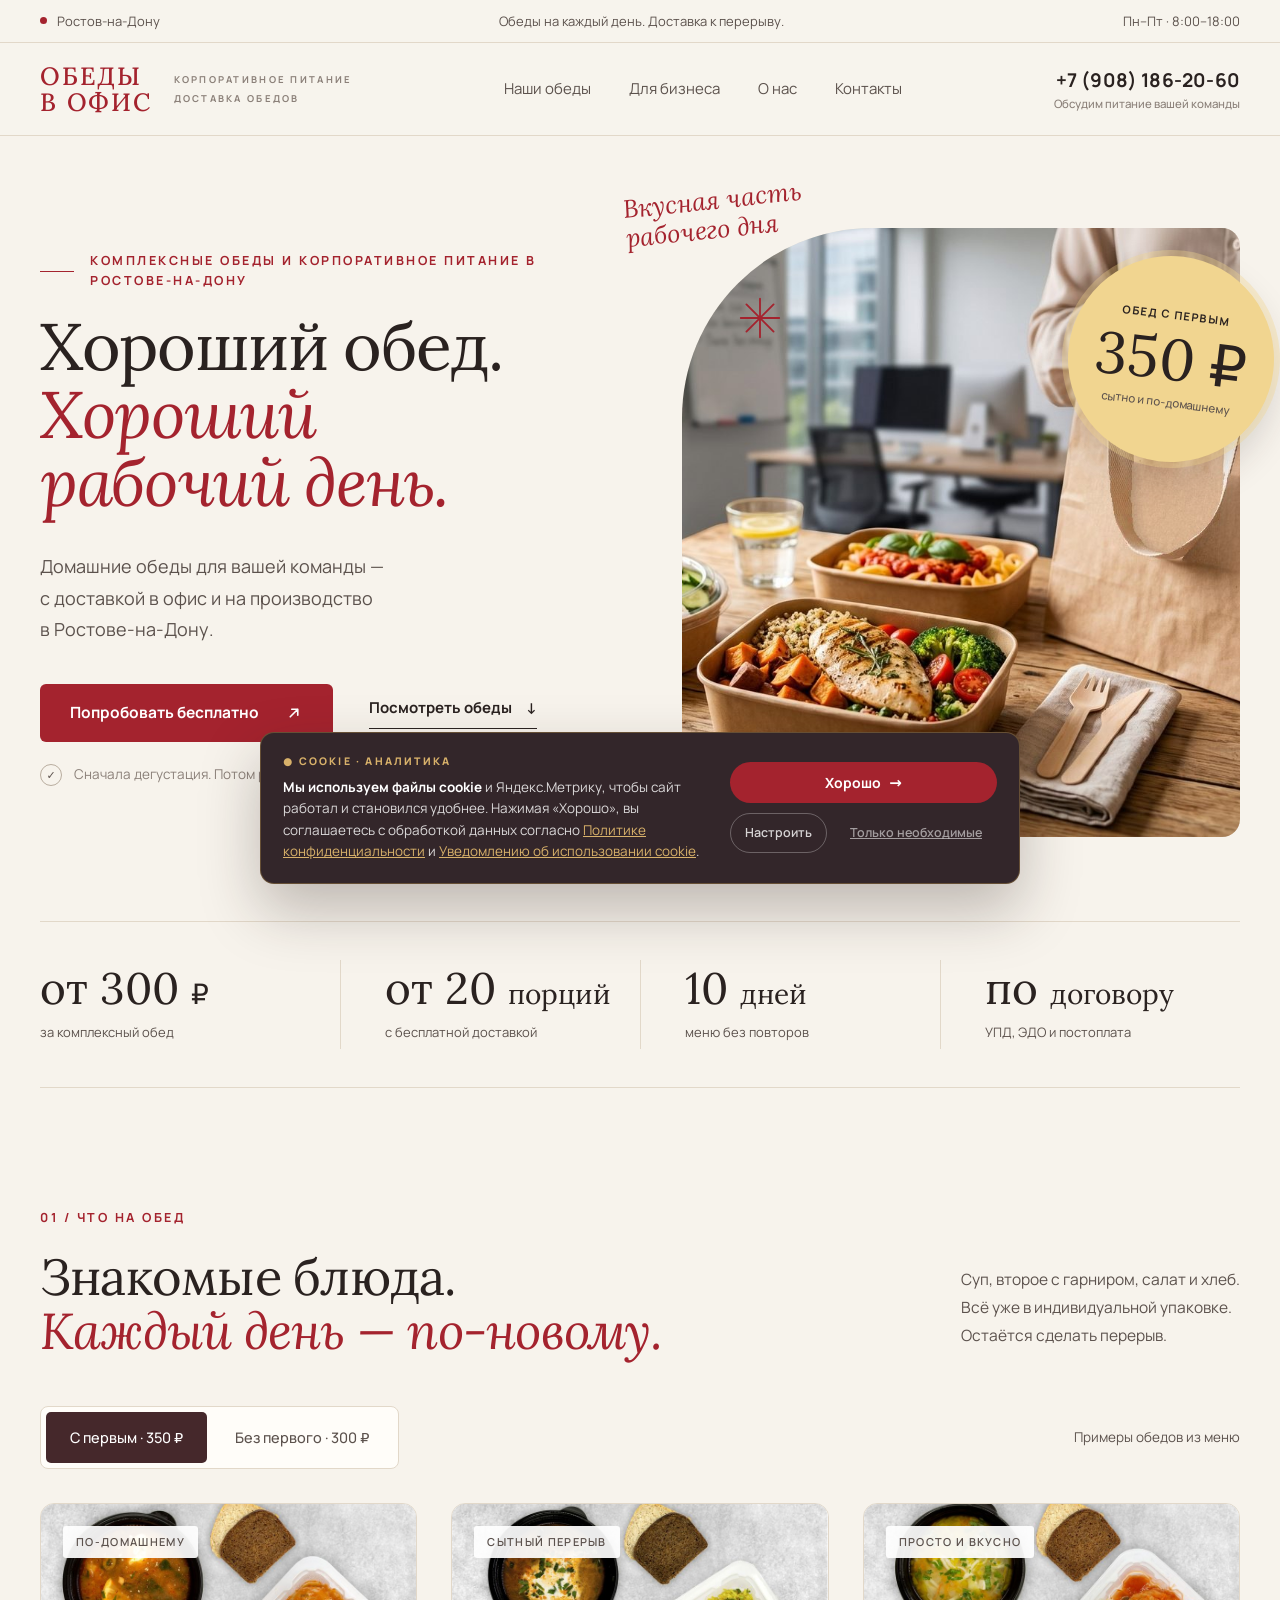
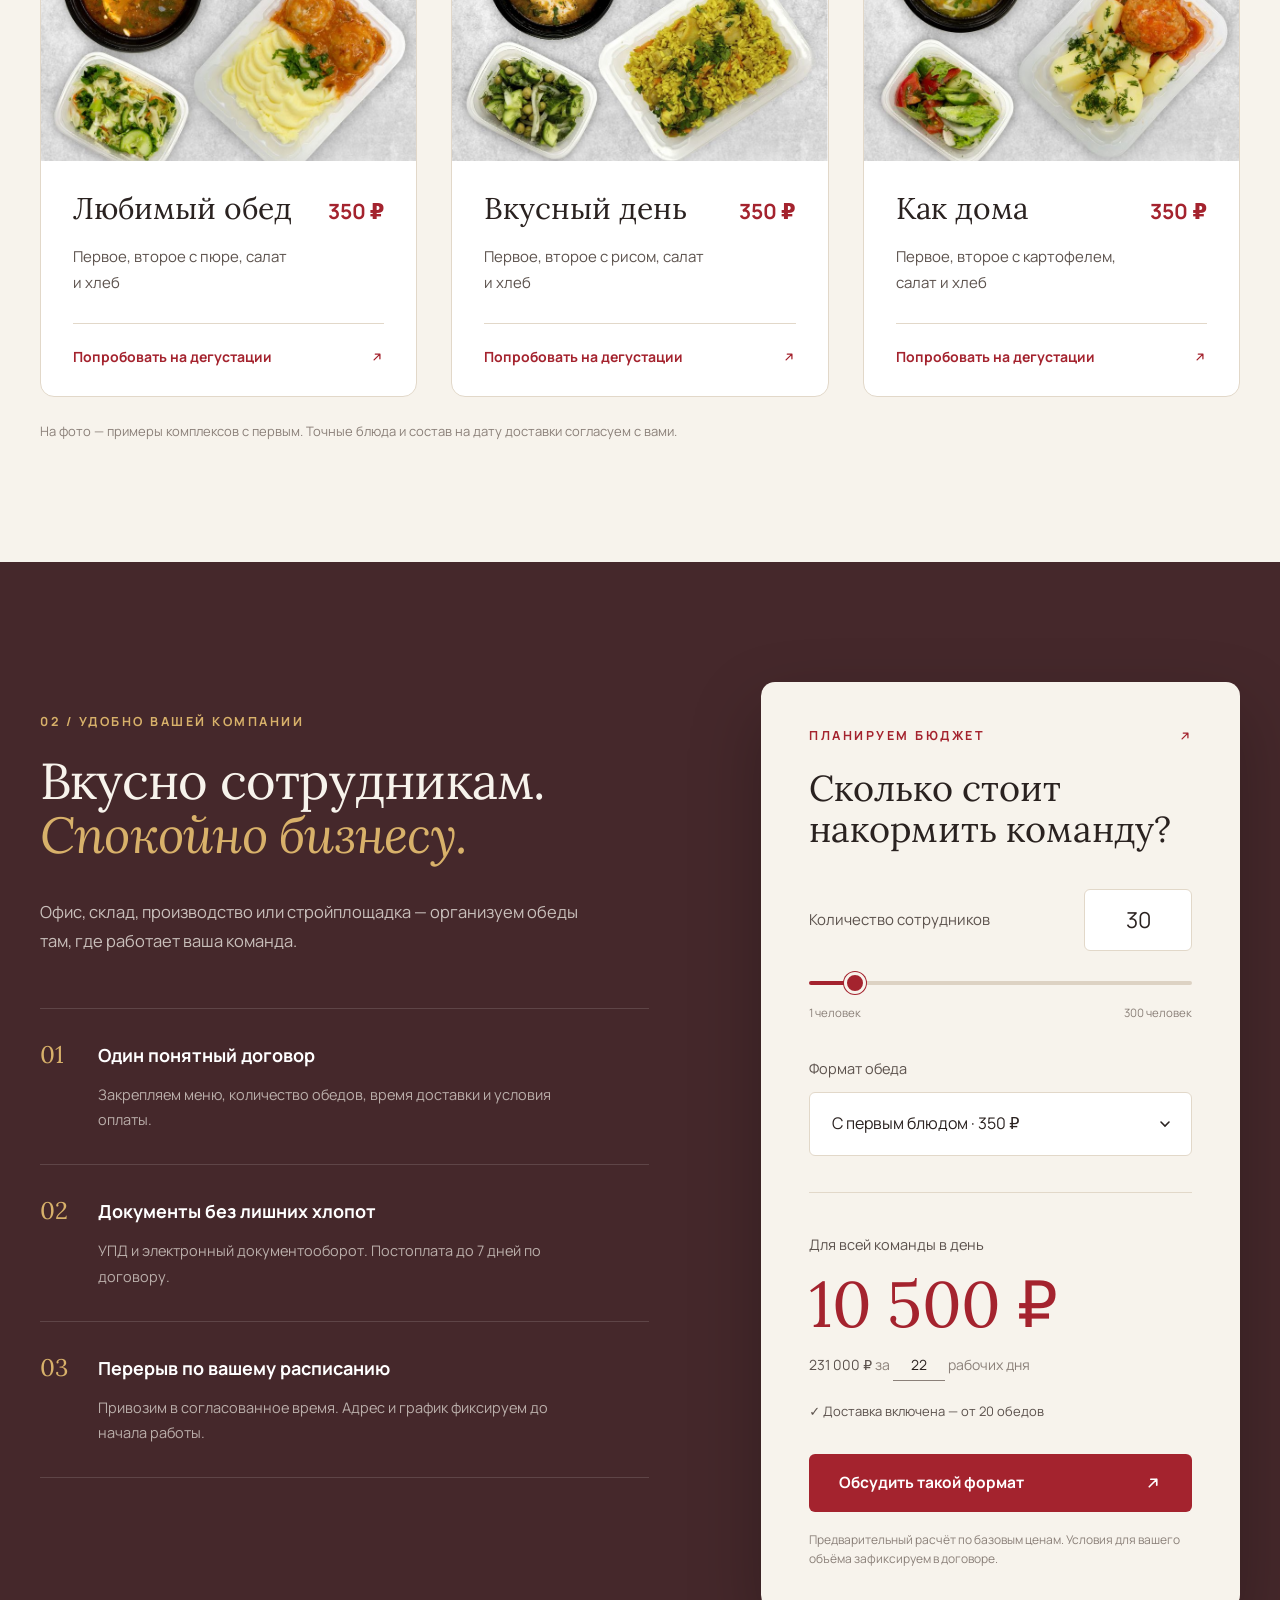
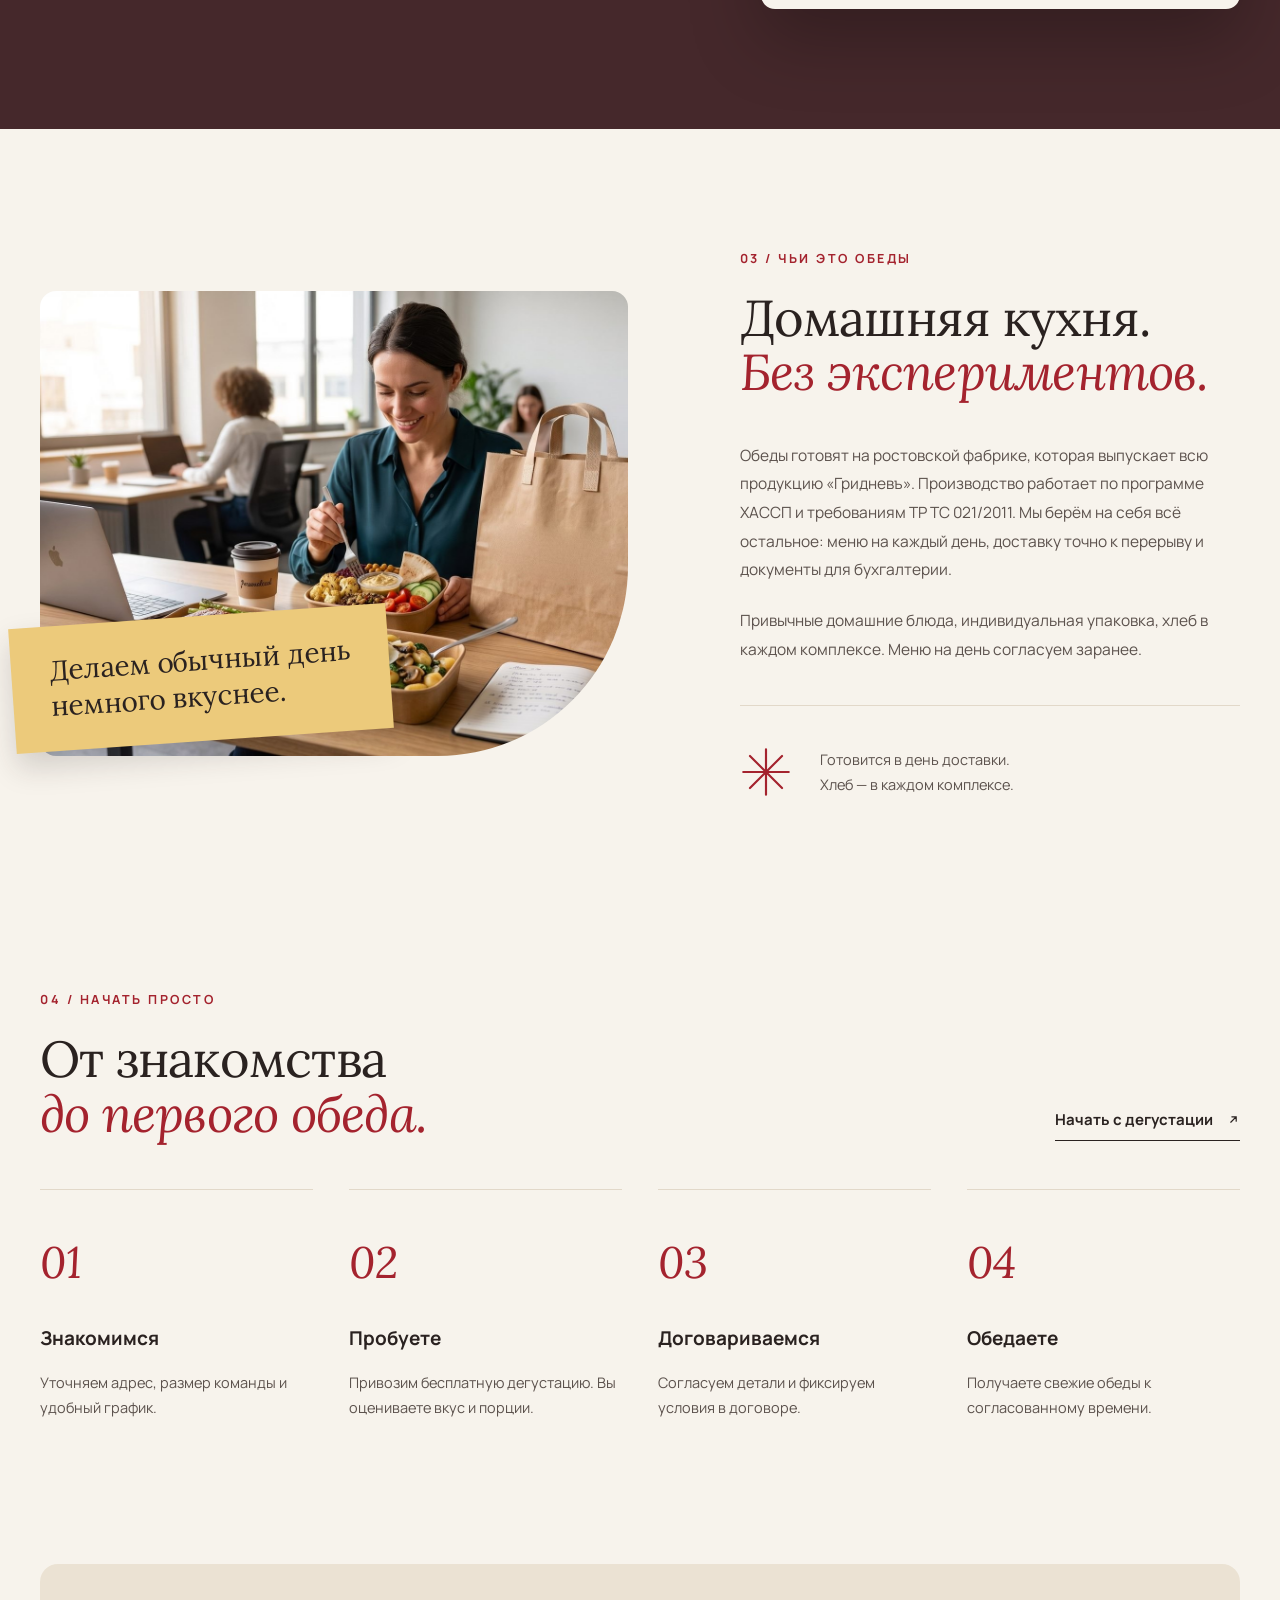
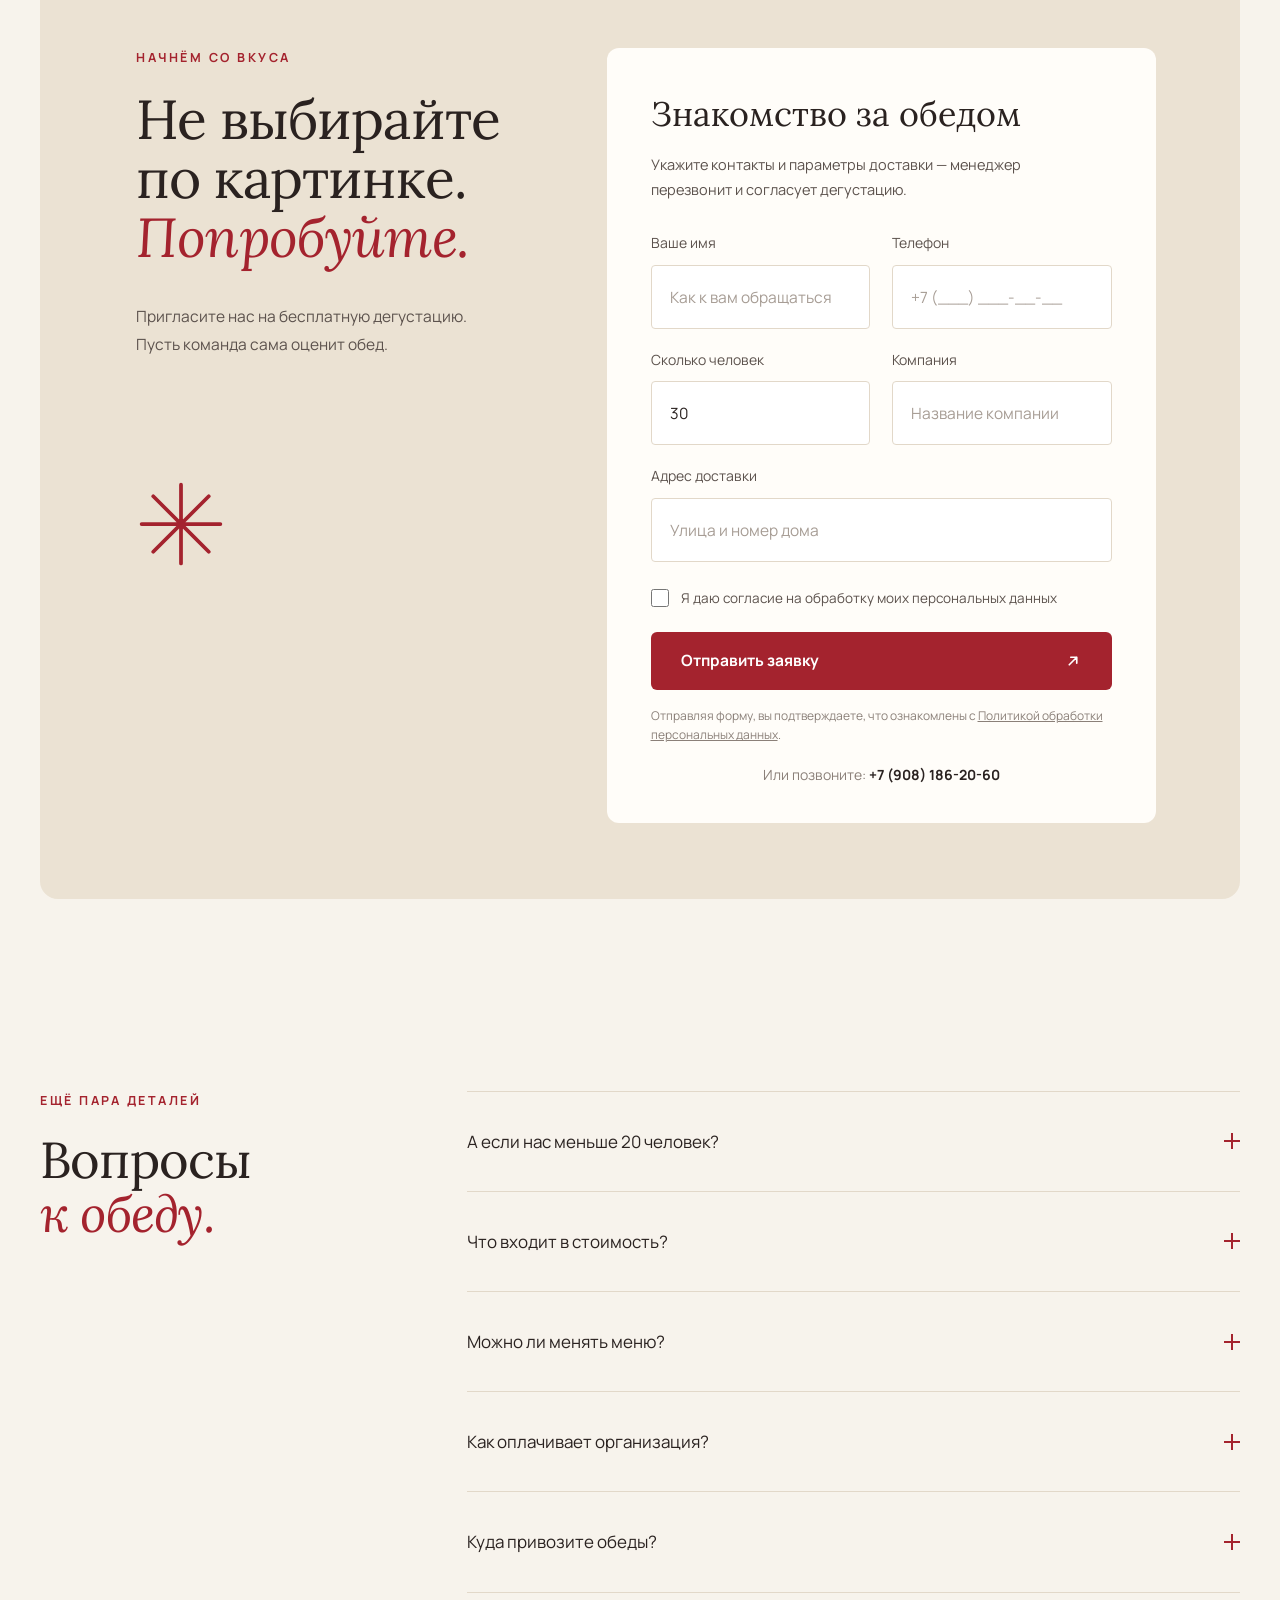
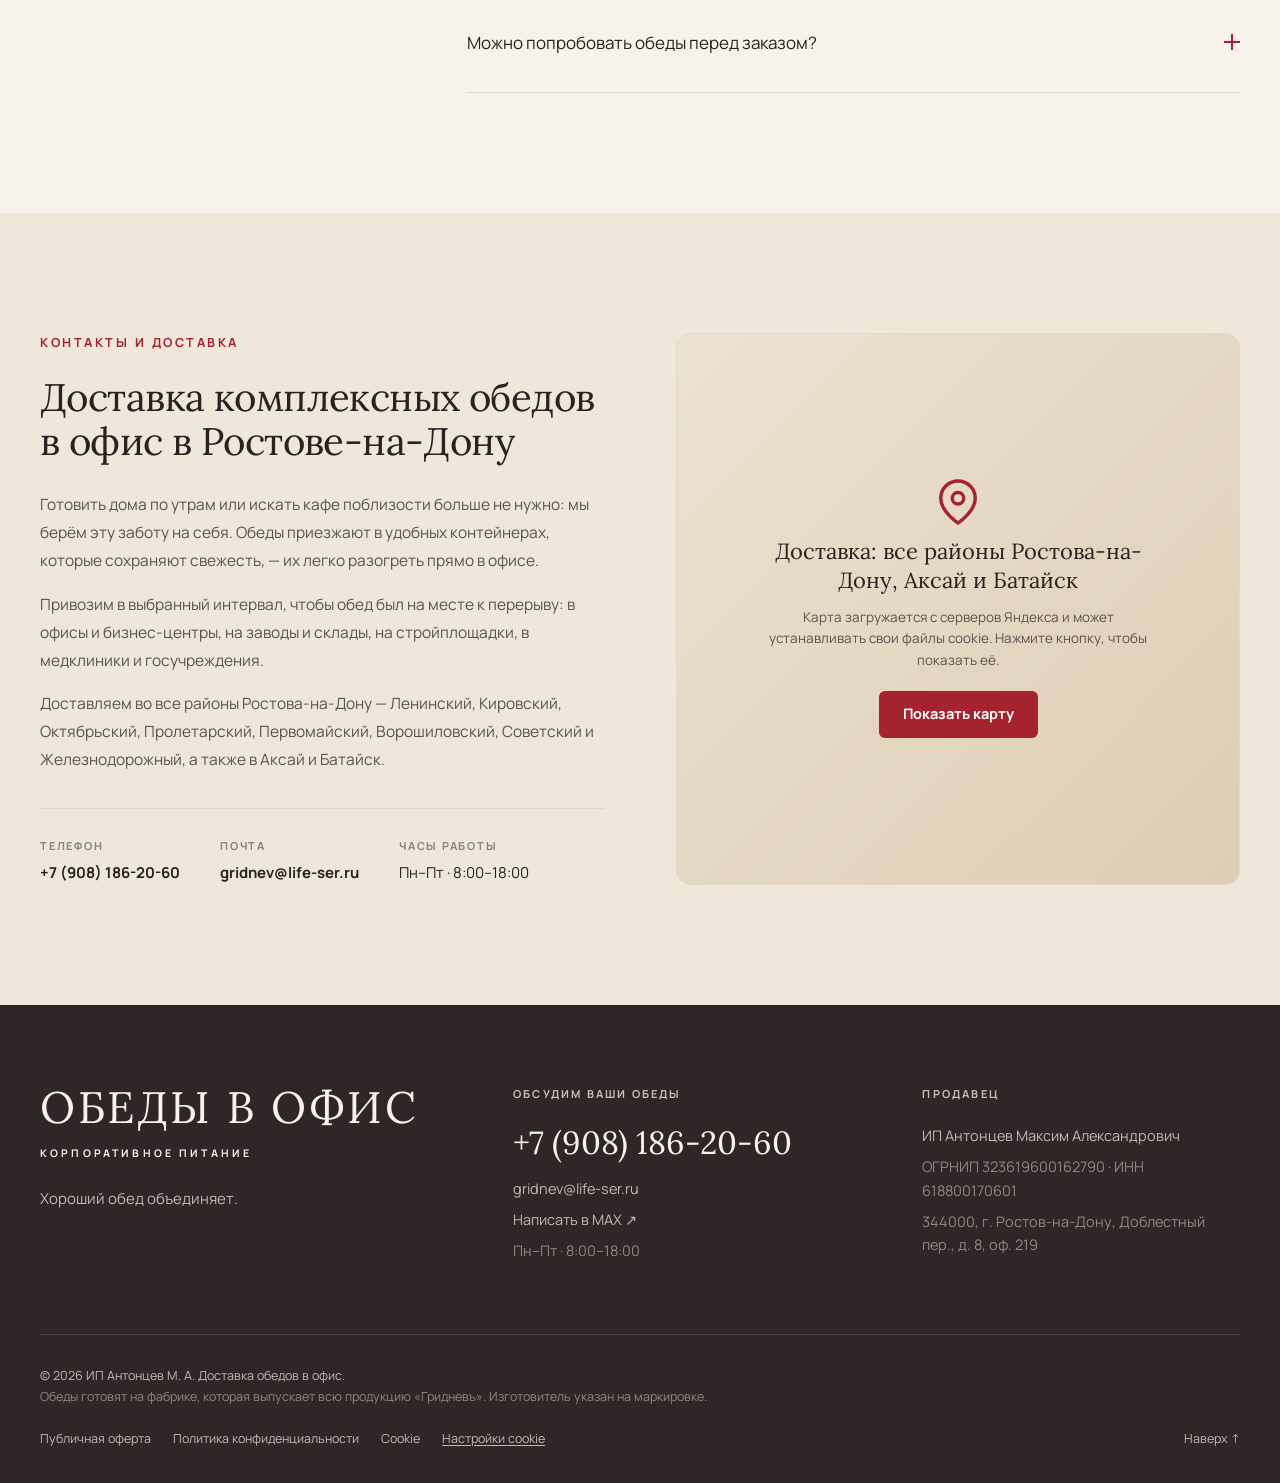
==== commit 62366164: "Временное зеркало xn----btbbdfdddv5cor7m.xn--p1ai на время аварии Beget" ====
--- a/index.html
+++ b/index.html
@@ -1 +1 @@
-<!DOCTYPE html><html lang="ru"><head><meta charSet="utf-8"/><meta name="viewport" content="width=device-width, initial-scale=1"/><link rel="preload" as="image" href="/img/logo.png"/><link rel="preload" as="image" href="/img/hero.jpg"/><link rel="stylesheet" href="/_next/static/css/02ac1cb6c57a0c7e.css" data-precedence="next"/><link rel="preload" as="script" fetchPriority="low" href="/_next/static/chunks/webpack-c8441f2d519541e3.js"/><script src="/_next/static/chunks/fd9d1056-c520563bb0be96a5.js" async=""></script><script src="/_next/static/chunks/117-5c72c8c647864c96.js" async=""></script><script src="/_next/static/chunks/main-app-1c0f97d9b9d2076a.js" async=""></script><script src="/_next/static/chunks/app/page-7eed76034ef1190d.js" async=""></script><script src="/_next/static/chunks/app/layout-48f234611cebce5b.js" async=""></script><link rel="preload" href="/fonts/Lora-cyrillic-400-normal.woff2" as="font" type="font/woff2" crossorigin="anonymous"/><link rel="preload" href="/fonts/Lora-cyrillic-400-italic.woff2" as="font" type="font/woff2" crossorigin="anonymous"/><link rel="preload" href="/fonts/Manrope-cyrillic-400.woff2" as="font" type="font/woff2" crossorigin="anonymous"/><title>Доставка комплексных обедов в офис в Ростове-на-Дону — Гридневъ</title><meta name="description" content="Доставка комплексных обедов в офис и на предприятие в Ростове-на-Дону: обед 350 ₽, бесплатная доставка от 20 обедов, дегустация бесплатно, работа по договору. Корпоративное питание «Гридневъ»."/><meta name="keywords" content="доставка обедов Ростов-на-Дону,комплексные обеды Ростов,обеды в офис,заказать обед,корпоративное питание Ростов,бизнес-ланч с доставкой"/><link rel="canonical" href="https://xn----btbbdfdddv5cor7m.xn--p1ai/"/><meta name="yandex-verification" content="caf08283806582ef"/><meta property="og:title" content="Доставка комплексных обедов в офис — Гридневъ, Ростов-на-Дону"/><meta property="og:description" content="Комплексные обеды с доставкой в офис в Ростове-на-Дону. Обед 350 ₽, доставка от 20 обедов бесплатно."/><meta property="og:site_name" content="Гридневъ · Обеды"/><meta property="og:locale" content="ru_RU"/><meta property="og:image" content="https://xn----btbbdfdddv5cor7m.xn--p1ai/img/og-cover.jpg"/><meta property="og:image:width" content="1200"/><meta property="og:image:height" content="630"/><meta property="og:image:alt" content="Гридневъ — доставка комплексных обедов в офис"/><meta property="og:type" content="website"/><meta name="twitter:card" content="summary_large_image"/><meta name="twitter:title" content="Доставка комплексных обедов в офис — Гридневъ, Ростов-на-Дону"/><meta name="twitter:description" content="Комплексные обеды с доставкой в офис в Ростове-на-Дону. Обед 350 ₽, доставка от 20 обедов бесплатно."/><meta name="twitter:image" content="https://xn----btbbdfdddv5cor7m.xn--p1ai/img/og-cover.jpg"/><link rel="icon" href="/favicon.png"/><link rel="apple-touch-icon" href="/apple-touch-icon.png"/><script type="application/ld+json">{"@context":"https://schema.org","@type":"FoodEstablishment","name":"Гридневъ — доставка обедов","servesCuisine":"Домашние комплексные обеды","priceRange":"300–350 ₽","telephone":"+7 908 186-20-60","email":"gridnev@life-ser.ru","url":"https://гриднев-обеды.рф","image":"https://гриднев-обеды.рф/img/og-cover.jpg","logo":"https://гриднев-обеды.рф/img/logo.png","address":{"@type":"PostalAddress","streetAddress":"Доблестный переулок, д. 8, оф. 219","addressLocality":"Ростов-на-Дону","postalCode":"344000","addressCountry":"RU"},"areaServed":{"@type":"City","name":"Ростов-на-Дону"},"openingHoursSpecification":{"@type":"OpeningHoursSpecification","dayOfWeek":["Monday","Tuesday","Wednesday","Thursday","Friday"],"opens":"08:00","closes":"18:00"}}</script><script src="/_next/static/chunks/polyfills-42372ed130431b0a.js" noModule=""></script></head><body><script type="application/ld+json">{"@context":"https://schema.org","@type":"FAQPage","mainEntity":[{"@type":"Question","name":"А если нас меньше 20 человек?","acceptedAnswer":{"@type":"Answer","text":"Основной формат — от 20 обедов в день: при таком объёме доставка бесплатна. Меньшее количество обсуждаем индивидуально — позвоните, подберём условия и рассчитаем доставку."}},{"@type":"Question","name":"Что входит в стоимость?","acceptedAnswer":{"@type":"Answer","text":"Комплекс с первым — 350 ₽: первое, второе с гарниром, салат и хлеб. Без первого — 300 ₽. Индивидуальная упаковка и приборы входят в цену, доставка бесплатна от 20 обедов."}},{"@type":"Question","name":"Можно ли менять меню?","acceptedAnswer":{"@type":"Answer","text":"Меню обновляется каждый день и не повторяется 10 рабочих дней. Набор блюд на день согласуем заранее и учитываем пожелания вашей команды."}},{"@type":"Question","name":"Как оплачивает организация?","acceptedAnswer":{"@type":"Answer","text":"Безналичный расчёт по договору. Закрывающие документы — УПД и акты — через ЭДО. Постоплата до 7 календарных дней."}},{"@type":"Question","name":"Куда привозите обеды?","acceptedAnswer":{"@type":"Answer","text":"Во все районы Ростова-на-Дону — в офисы, бизнес-центры, на производства, склады и стройплощадки. Возможна доставка в Аксай и Батайск. Адрес и время согласуем до начала работы."}},{"@type":"Question","name":"Можно попробовать обеды перед заказом?","acceptedAnswer":{"@type":"Answer","text":"Да. Перед началом сотрудничества бесплатно привозим дегустацию, чтобы команда сама оценила вкус и порции."}}]}</script><header class="site-head" id="header"><div class="topbar"><div class="container topbar__row"><span class="topbar__city">Ростов-на-Дону</span><span class="topbar__note">Обеды на каждый день. Доставка к перерыву.</span><span class="topbar__hours">Пн–Пт · 8:00–18:00</span></div></div><div class="container mainbar"><a href="#top" class="brand" aria-label="Гридневъ — корпоративное питание, доставка обедов"><img src="/img/logo.png" alt="Гридневъ — корпоративное питание" width="190" height="72"/><span class="brand__cap">Корпоративное питание<br/>Доставка обедов</span></a><nav class="nav" id="nav" aria-label="Разделы сайта"><a href="#obedy">Наши обеды</a><a href="#biznes">Для бизнеса</a><a href="#o-nas">О нас</a><a href="#kontakty">Контакты</a><a href="tel:+79081862060" class="nav__phone">+7 (908) 186-20-60</a></nav><a href="tel:+79081862060" class="head-phone">+7 (908) 186-20-60<small>Обсудим питание вашей команды</small></a><button class="burger" id="burger" type="button" aria-label="Меню" aria-controls="nav"><span></span><span></span><span></span></button></div></header><main><section class="hero" id="top"><div class="container hero__grid"><div class="hero__text"><h1 class="eyebrow eyebrow--line">Комплексные обеды и корпоративное питание в Ростове-на-Дону</h1><p class="display">Хороший обед.<br/><em>Хороший<br/>рабочий день.</em></p><p class="hero__lead">Домашние обеды для вашей команды — с доставкой в офис и на производство в <span class="nw">Ростове-на-Дону</span>.</p><div class="hero__actions"><a href="#probovat" class="btn btn--red">Попробовать бесплатно <svg class="ic-arrow" viewBox="0 0 24 24" aria-hidden="true"><path d="M7 17L17 7M9 7h8v8"></path></svg></a><a href="#obedy" class="link-down">Посмотреть обеды <span aria-hidden="true">↓</span></a></div><p class="hero__note"><span class="check" aria-hidden="true">✓</span> Сначала дегустация. Потом решение.</p></div><div class="hero__art"><p class="script" aria-hidden="true">Вкусная часть<br/>рабочего дня</p><svg class="spark spark--hero" viewBox="0 0 48 48" aria-hidden="true"><path d="M24 3v42M3 24h42M9.2 9.2l29.6 29.6M38.8 9.2L9.2 38.8"></path></svg><div class="hero__photo"><img src="/img/hero.jpg" alt="Комплексные обеды с доставкой в офис — Гридневъ, Ростов-на-Дону" width="1500" height="818"/><span class="photo-chip"><i aria-hidden="true"></i>Свежее — точно к вашему перерыву</span></div><div class="price-seal" aria-label="Обед с первым — 350 рублей"><small>Обед с первым</small><b>350 ₽</b><small>сытно и по-домашнему</small></div></div></div><div class="container"><ul class="facts"><li><b>от 300 <span>₽</span></b><span>за комплексный обед</span></li><li><b>от 20 <span>порций</span></b><span>с бесплатной доставкой</span></li><li><b>10 <span>дней</span></b><span>меню без повторов</span></li><li><b>по <span>договору</span></b><span>УПД, ЭДО и постоплата</span></li></ul></div></section><section class="section" id="obedy"><div class="container"><div class="sec-head sec-head--split reveal"><div><p class="eyebrow">01 / Что на обед</p><h2 class="title">Знакомые блюда.<br/><em>Каждый день — <span class="nw">по-новому.</span></em></h2></div><p class="sec-head__aside">Суп, второе с гарниром, салат и хлеб.<br/>Всё уже в индивидуальной упаковке.<br/>Остаётся сделать перерыв.</p></div><div class="menu-bar reveal"><div class="tabs" role="tablist" aria-label="Формат обеда"><button type="button" role="tab" class="tab is-active" aria-selected="true" data-format="first">С первым · 350 ₽</button><button type="button" role="tab" class="tab" aria-selected="false" data-format="nofirst">Без первого · 300 ₽</button></div><span class="menu-bar__note">Примеры обедов из меню</span></div><div class="cards"><article class="card reveal"><div class="card__photo"><img src="/img/lunch-1.jpg" alt="Комплексный обед «Любимый обед» — первое, второе с пюре, салат и хлеб" width="820" height="652" loading="lazy"/><span class="card__tag">По-домашнему</span></div><div class="card__body"><div class="card__row"><h3>Любимый обед</h3><span class="card__price" data-price="true">350 ₽</span></div><p class="card__desc"><span data-first="true">Первое, второе <!-- -->с пюре<!-- -->, салат и хлеб</span><span data-nofirst="true" hidden="">Второе <!-- -->с пюре<!-- -->, салат и хлеб</span></p><a href="#probovat" class="card__link">Попробовать на дегустации <svg class="ic-arrow" viewBox="0 0 24 24" aria-hidden="true"><path d="M7 17L17 7M9 7h8v8"></path></svg></a></div></article><article class="card reveal"><div class="card__photo"><img src="/img/lunch-2.jpg" alt="Комплексный обед «Вкусный день» — первое, второе с рисом, салат и хлеб" width="820" height="652" loading="lazy"/><span class="card__tag">Сытный перерыв</span></div><div class="card__body"><div class="card__row"><h3>Вкусный день</h3><span class="card__price" data-price="true">350 ₽</span></div><p class="card__desc"><span data-first="true">Первое, второе <!-- -->с рисом<!-- -->, салат и хлеб</span><span data-nofirst="true" hidden="">Второе <!-- -->с рисом<!-- -->, салат и хлеб</span></p><a href="#probovat" class="card__link">Попробовать на дегустации <svg class="ic-arrow" viewBox="0 0 24 24" aria-hidden="true"><path d="M7 17L17 7M9 7h8v8"></path></svg></a></div></article><article class="card reveal"><div class="card__photo"><img src="/img/lunch-3.jpg" alt="Комплексный обед «Как дома» — первое, второе с картофелем, салат и хлеб" width="820" height="652" loading="lazy"/><span class="card__tag">Просто и вкусно</span></div><div class="card__body"><div class="card__row"><h3>Как дома</h3><span class="card__price" data-price="true">350 ₽</span></div><p class="card__desc"><span data-first="true">Первое, второе <!-- -->с картофелем<!-- -->, салат и хлеб</span><span data-nofirst="true" hidden="">Второе <!-- -->с картофелем<!-- -->, салат и хлеб</span></p><a href="#probovat" class="card__link">Попробовать на дегустации <svg class="ic-arrow" viewBox="0 0 24 24" aria-hidden="true"><path d="M7 17L17 7M9 7h8v8"></path></svg></a></div></article></div><p class="fineprint">На фото — примеры комплексов с первым. Точные блюда и состав на дату доставки согласуем с вами.</p></div></section><section class="section section--wine" id="biznes"><div class="container biz"><div class="biz__text reveal"><p class="eyebrow eyebrow--gold">02 / Удобно вашей компании</p><h2 class="title title--light">Вкусно сотрудникам.<br/><em>Спокойно бизнесу.</em></h2><p class="biz__lead">Офис, склад, производство или стройплощадка — организуем обеды там, где работает ваша команда.</p><ol class="biz__list"><li><span class="num">0<!-- -->1</span><div><h3>Один понятный договор</h3><p>Закрепляем меню, количество обедов, время доставки и условия оплаты.</p></div></li><li><span class="num">0<!-- -->2</span><div><h3>Документы без лишних хлопот</h3><p>УПД и электронный документооборот. Постоплата до 7 дней по договору.</p></div></li><li><span class="num">0<!-- -->3</span><div><h3>Перерыв по вашему расписанию</h3><p>Привозим в согласованное время. Адрес и график фиксируем до начала работы.</p></div></li></ol></div><div class="calc reveal" id="calc"><div class="calc__top"><p class="eyebrow">Планируем бюджет</p><svg class="ic-arrow" viewBox="0 0 24 24" aria-hidden="true"><path d="M7 17L17 7M9 7h8v8"></path></svg></div><h3 class="calc__title">Сколько стоит накормить команду?</h3><div class="calc__row"><label for="calcCount">Количество сотрудников</label><input id="calcCount" class="calc__num" type="number" min="1" max="300" inputMode="numeric" value="30"/></div><input id="calcRange" class="calc__range" type="range" min="1" max="300" aria-label="Количество сотрудников" value="30"/><div class="calc__scale"><span>1 человек</span><span>300 человек</span></div><label for="calcFormat" class="calc__label">Формат обеда</label><select id="calcFormat" class="calc__select"><option value="350" selected="">С первым блюдом · 350 ₽</option><option value="300">Без первого · 300 ₽</option></select><div class="calc__sum"><span class="calc__label">Для всей команды в день</span><output id="calcDay" class="calc__total">10 500 ₽</output><span class="calc__month"><output id="calcMonth">231 000 ₽</output> за<!-- --> <input id="calcDays" type="number" min="1" max="31" aria-label="Рабочих дней" value="22"/> рабочих дня</span><span class="calc__delivery" id="calcDelivery">✓ Доставка включена — от 20 обедов</span></div><a href="#probovat" class="btn btn--red btn--block" id="calcCta">Обсудить такой формат <svg class="ic-arrow" viewBox="0 0 24 24" aria-hidden="true"><path d="M7 17L17 7M9 7h8v8"></path></svg></a><p class="calc__fine">Предварительный расчёт по базовым ценам. Условия для вашего объёма зафиксируем в договоре.</p></div></div></section><section class="section" id="o-nas"><div class="container about"><div class="about__photo reveal"><img src="/img/about.jpg" alt="Доставка домашних обедов «Гридневъ» в офис — Ростов-на-Дону" width="1800" height="982" loading="lazy"/><p class="sticker">Делаем обычный день<br/>немного вкуснее.</p></div><div class="about__text reveal"><p class="eyebrow">03 / Чьи это обеды</p><h2 class="title">Домашняя кухня.<br/><em>Без экспериментов.</em></h2><p>Обеды под маркой «Гридневъ» изготавливает ростовское пищевое производство, работающее по программе ХАССП и требованиям ТР ТС 021/2011. Мы берём на себя всё остальное: меню на каждый день, доставку точно к перерыву и документы для бухгалтерии.</p><p>Привычные домашние блюда, индивидуальная упаковка, хлеб в каждом комплексе. Меню на день согласуем заранее.</p><div class="about__note"><svg class="spark spark--sm" viewBox="0 0 48 48" aria-hidden="true"><path d="M24 3v42M3 24h42M9.2 9.2l29.6 29.6M38.8 9.2L9.2 38.8"></path></svg><p>Готовится в день доставки.<br/>Хлеб — в каждом комплексе.</p></div></div></div></section><section class="section section--tight" id="start"><div class="container"><div class="sec-head sec-head--split reveal"><div><p class="eyebrow">04 / Начать просто</p><h2 class="title">От знакомства<br/><em>до первого обеда.</em></h2></div><a href="#probovat" class="link-under">Начать с дегустации <svg class="ic-arrow" viewBox="0 0 24 24" aria-hidden="true"><path d="M7 17L17 7M9 7h8v8"></path></svg></a></div><ol class="steps"><li class="reveal"><span class="steps__num">0<!-- -->1</span><h3>Знакомимся</h3><p>Уточняем адрес, размер команды и удобный график.</p></li><li class="reveal"><span class="steps__num">0<!-- -->2</span><h3>Пробуете</h3><p>Привозим бесплатную дегустацию. Вы оцениваете вкус и порции.</p></li><li class="reveal"><span class="steps__num">0<!-- -->3</span><h3>Договариваемся</h3><p>Согласуем детали и фиксируем условия в договоре.</p></li><li class="reveal"><span class="steps__num">0<!-- -->4</span><h3>Обедаете</h3><p>Получаете свежие обеды к согласованному времени.</p></li></ol></div></section><section class="section section--tight" id="probovat"><div class="container"><div class="tasting reveal"><div class="tasting__text"><p class="eyebrow">Начнём со вкуса</p><h2 class="title title--xl">Не выбирайте<br/>по картинке.<br/><em>Попробуйте.</em></h2><p>Пригласите нас на бесплатную дегустацию.<br/>Пусть команда сама оценит обед.</p><svg class="spark spark--lg" viewBox="0 0 48 48" aria-hidden="true"><path d="M24 3v42M3 24h42M9.2 9.2l29.6 29.6M38.8 9.2L9.2 38.8"></path></svg></div><div class="form-card"><form class="lead-form" data-form="Дегустация" noValidate=""><h3>Знакомство за обедом</h3><p class="form-card__sub">Укажите контакты и параметры доставки — менеджер перезвонит и согласует дегустацию.</p><div class="form-grid"><label class="field"><span>Ваше имя</span><input class="ym-disable-keys" required="" placeholder="Как к вам обращаться" autoComplete="name" name="name"/></label><label class="field"><span>Телефон</span><input class="ym-disable-keys" data-phone="true" required="" placeholder="+7 (___) ___-__-__" inputMode="tel" autoComplete="tel" name="phone"/></label><label class="field"><span>Сколько человек</span><input class="ym-disable-keys" id="formCount" inputMode="numeric" name="count" value="30"/></label><label class="field"><span>Компания</span><input class="ym-disable-keys" placeholder="Название компании" autoComplete="organization" name="company"/></label><label class="field field--wide"><span>Адрес доставки</span><input class="ym-disable-keys" placeholder="Улица и номер дома" autoComplete="street-address" name="address"/></label></div><label class="consent"><input type="checkbox" required="" name="consent" value="1"/><span>Я даю согласие на обработку моих персональных данных</span></label><button type="submit" class="btn btn--red btn--block">Отправить заявку <svg class="ic-arrow" viewBox="0 0 24 24" aria-hidden="true"><path d="M7 17L17 7M9 7h8v8"></path></svg></button><p class="form-card__fine">Отправляя форму, вы подтверждаете, что ознакомлены с<!-- --> <a href="/policy/" target="_blank" rel="noopener">Политикой обработки персональных данных</a>.</p><p class="form-card__call">Или позвоните: <a href="tel:+79081862060">+7 (908) 186-20-60</a></p></form><div class="form-done" hidden=""><svg class="spark spark--sm" viewBox="0 0 48 48" aria-hidden="true"><path d="M24 3v42M3 24h42M9.2 9.2l29.6 29.6M38.8 9.2L9.2 38.8"></path></svg><h3>Спасибо! Заявка у нас.</h3><p>Менеджер перезвонит в рабочее время и согласует дегустацию.</p></div></div></div></div></section><section class="section" id="voprosy"><div class="container faq"><div class="reveal"><p class="eyebrow">Ещё пара деталей</p><h2 class="title">Вопросы<br/><em>к обеду.</em></h2></div><div class="faq__list"><details class="faq__item reveal"><summary>А если нас меньше 20 человек?<span class="faq__plus" aria-hidden="true"></span></summary><p>Основной формат — от 20 обедов в день: при таком объёме доставка бесплатна. Меньшее количество обсуждаем индивидуально — позвоните, подберём условия и рассчитаем доставку.</p></details><details class="faq__item reveal"><summary>Что входит в стоимость?<span class="faq__plus" aria-hidden="true"></span></summary><p>Комплекс с первым — 350 ₽: первое, второе с гарниром, салат и хлеб. Без первого — 300 ₽. Индивидуальная упаковка и приборы входят в цену, доставка бесплатна от 20 обедов.</p></details><details class="faq__item reveal"><summary>Можно ли менять меню?<span class="faq__plus" aria-hidden="true"></span></summary><p>Меню обновляется каждый день и не повторяется 10 рабочих дней. Набор блюд на день согласуем заранее и учитываем пожелания вашей команды.</p></details><details class="faq__item reveal"><summary>Как оплачивает организация?<span class="faq__plus" aria-hidden="true"></span></summary><p>Безналичный расчёт по договору. Закрывающие документы — УПД и акты — через ЭДО. Постоплата до 7 календарных дней.</p></details><details class="faq__item reveal"><summary>Куда привозите обеды?<span class="faq__plus" aria-hidden="true"></span></summary><p>Во все районы Ростова-на-Дону — в офисы, бизнес-центры, на производства, склады и стройплощадки. Возможна доставка в Аксай и Батайск. Адрес и время согласуем до начала работы.</p></details><details class="faq__item reveal"><summary>Можно попробовать обеды перед заказом?<span class="faq__plus" aria-hidden="true"></span></summary><p>Да. Перед началом сотрудничества бесплатно привозим дегустацию, чтобы команда сама оценила вкус и порции.</p></details></div></div></section><section class="section section--sand" id="kontakty"><div class="container delivery"><div class="delivery__text reveal"><p class="eyebrow">Контакты и доставка</p><h2 class="title title--md">Доставка комплексных обедов в офис в <span class="nw">Ростове-на-Дону</span></h2><p>Готовить дома по утрам или искать кафе поблизости больше не нужно: мы берём эту заботу на себя. Обеды «Гридневъ» приезжают в удобных контейнерах, которые сохраняют свежесть, — их легко разогреть прямо в офисе.</p><p>Привозим в выбранный интервал, чтобы обед был на месте к перерыву: в офисы и бизнес-центры, на заводы и склады, на стройплощадки, в медклиники и госучреждения.</p><p>Доставляем во все районы Ростова-на-Дону — Ленинский, Кировский, Октябрьский, Пролетарский, Первомайский, Ворошиловский, Советский и Железнодорожный, а также в Аксай и Батайск.</p><ul class="delivery__contacts"><li><span>Телефон</span><a href="tel:+79081862060">+7 (908) 186-20-60</a></li><li><span>Почта</span><a href="mailto:gridnev@life-ser.ru">gridnev@life-ser.ru</a></li><li><span>Часы работы</span>Пн–Пт · 8:00–18:00</li></ul></div><div class="map-embed reveal"><div class="map-facade"><svg viewBox="0 0 24 24" aria-hidden="true"><path d="M21 10c0 7-9 13-9 13s-9-6-9-13a9 9 0 0 1 18 0z"></path><circle cx="12" cy="10" r="3"></circle></svg><b>Доставка: все районы Ростова-на-Дону, Аксай и Батайск</b><p>Карта загружается с серверов Яндекса и может устанавливать свои файлы cookie. Нажмите кнопку, чтобы показать её.</p><button type="button" class="btn btn-primary">Показать карту</button></div></div></div></section></main><footer class="site-foot"><div class="container"><div class="foot-grid"><div><p class="foot-mark">Гридневъ</p><p class="foot-cap">Корпоративное питание</p><p class="foot-motto">Хороший обед объединяет.</p></div><div><p class="foot-h">Обсудим ваши обеды</p><a href="tel:+79081862060" class="foot-phone">+7 (908) 186-20-60</a><a href="mailto:gridnev@life-ser.ru" class="foot-line">gridnev@life-ser.ru</a><a href="https://max.ru/u/f9LHodD0cOItk7qxJypC6NdQiHHrBeEHgTZdr_f1yaOwNUieo-opAkJEuYg" target="_blank" rel="noopener" class="foot-line">Написать в MAX ↗</a><p class="foot-line foot-line--muted">Пн–Пт · 8:00–18:00</p></div><div><p class="foot-h">Продавец</p><p class="foot-line">ИП Антонцев Максим Александрович</p><p class="foot-line foot-line--muted">ОГРНИП 323619600162790 · ИНН 618800170601</p><p class="foot-line foot-line--muted">344000, г. Ростов-на-Дону, Доблестный пер., д. 8, оф. 219</p></div></div><div class="foot-bottom"><div><p>© 2026 ИП Антонцев М. А. Доставка обедов в офис.</p><p class="foot-line--muted">«Гридневъ» — товарный знак продукции. Изготовитель указан на маркировке.</p></div><p class="foot-links"><a href="/oferta/">Публичная оферта</a><a href="/policy/">Политика конфиденциальности</a><a href="/cookie/">Cookie</a><button type="button" class="cookie-link" data-cookie-settings="true">Настройки cookie</button></p><a href="#top" class="foot-top">Наверх ↑</a></div></div></footer><script src="/_next/static/chunks/webpack-c8441f2d519541e3.js" async=""></script><script>(self.__next_f=self.__next_f||[]).push([0]);self.__next_f.push([2,null])</script><script>self.__next_f.push([1,"1:HL[\"/_next/static/css/02ac1cb6c57a0c7e.css\",\"style\"]\n"])</script><script>self.__next_f.push([1,"2:I[2846,[],\"\"]\n5:I[381,[\"931\",\"static/chunks/app/page-7eed76034ef1190d.js\"],\"default\"]\n6:I[6993,[\"931\",\"static/chunks/app/page-7eed76034ef1190d.js\"],\"default\"]\n7:I[4707,[],\"\"]\n8:I[6423,[],\"\"]\n9:I[2801,[\"185\",\"static/chunks/app/layout-48f234611cebce5b.js\"],\"default\"]\nb:I[1060,[],\"\"]\n4:T960,"])</script><script>self.__next_f.push([1,"{\"@context\":\"https://schema.org\",\"@type\":\"FAQPage\",\"mainEntity\":[{\"@type\":\"Question\",\"name\":\"А если нас меньше 20 человек?\",\"acceptedAnswer\":{\"@type\":\"Answer\",\"text\":\"Основной формат — от 20 обедов в день: при таком объёме доставка бесплатна. Меньшее количество обсуждаем индивидуально — позвоните, подберём условия и рассчитаем доставку.\"}},{\"@type\":\"Question\",\"name\":\"Что входит в стоимость?\",\"acceptedAnswer\":{\"@type\":\"Answer\",\"text\":\"Комплекс с первым — 350 ₽: первое, второе с гарниром, салат и хлеб. Без первого — 300 ₽. Индивидуальная упаковка и приборы входят в цену, доставка бесплатна от 20 обедов.\"}},{\"@type\":\"Question\",\"name\":\"Можно ли менять меню?\",\"acceptedAnswer\":{\"@type\":\"Answer\",\"text\":\"Меню обновляется каждый день и не повторяется 10 рабочих дней. Набор блюд на день согласуем заранее и учитываем пожелания вашей команды.\"}},{\"@type\":\"Question\",\"name\":\"Как оплачивает организация?\",\"acceptedAnswer\":{\"@type\":\"Answer\",\"text\":\"Безналичный расчёт по договору. Закрывающие документы — УПД и акты — через ЭДО. Постоплата до 7 календарных дней.\"}},{\"@type\":\"Question\",\"name\":\"Куда привозите обеды?\",\"acceptedAnswer\":{\"@type\":\"Answer\",\"text\":\"Во все районы Ростова-на-Дону — в офисы, бизнес-центры, на производства, склады и стройплощадки. Возможна доставка в Аксай и Батайск. Адрес и время согласуем до начала работы.\"}},{\"@type\":\"Question\",\"name\":\"Можно попробовать обеды перед заказом?\",\"acceptedAnswer\":{\"@type\":\"Answer\",\"text\":\"Да. Перед началом сотрудничества бесплатно привозим дегустацию, чтобы команда сама оценила вкус и порции.\"}}]}"])</script><script>self.__next_f.push([1,"c:[]\n"])</script><script>self.__next_f.push([1,"0:[\"$\",\"$L2\",null,{\"buildId\":\"izM_yWE9A4tyQ-GG-2MeJ\",\"assetPrefix\":\"\",\"urlParts\":[\"\",\"\"],\"initialTree\":[\"\",{\"children\":[\"__PAGE__\",{}]},\"$undefined\",\"$undefined\",true],\"initialSeedData\":[\"\",{\"children\":[\"__PAGE__\",{},[[\"$L3\",[[\"$\",\"script\",null,{\"type\":\"application/ld+json\",\"dangerouslySetInnerHTML\":{\"__html\":\"$4\"}}],[\"$\",\"header\",null,{\"className\":\"site-head\",\"id\":\"header\",\"children\":[[\"$\",\"div\",null,{\"className\":\"topbar\",\"children\":[\"$\",\"div\",null,{\"className\":\"container topbar__row\",\"children\":[[\"$\",\"span\",null,{\"className\":\"topbar__city\",\"children\":\"Ростов-на-Дону\"}],[\"$\",\"span\",null,{\"className\":\"topbar__note\",\"children\":\"Обеды на каждый день. Доставка к перерыву.\"}],[\"$\",\"span\",null,{\"className\":\"topbar__hours\",\"children\":\"Пн–Пт · 8:00–18:00\"}]]}]}],[\"$\",\"div\",null,{\"className\":\"container mainbar\",\"children\":[[\"$\",\"a\",null,{\"href\":\"#top\",\"className\":\"brand\",\"aria-label\":\"Гридневъ — корпоративное питание, доставка обедов\",\"children\":[[\"$\",\"img\",null,{\"src\":\"/img/logo.png\",\"alt\":\"Гридневъ — корпоративное питание\",\"width\":\"190\",\"height\":\"72\"}],[\"$\",\"span\",null,{\"className\":\"brand__cap\",\"children\":[\"Корпоративное питание\",[\"$\",\"br\",null,{}],\"Доставка обедов\"]}]]}],[\"$\",\"nav\",null,{\"className\":\"nav\",\"id\":\"nav\",\"aria-label\":\"Разделы сайта\",\"children\":[[\"$\",\"a\",null,{\"href\":\"#obedy\",\"children\":\"Наши обеды\"}],[\"$\",\"a\",null,{\"href\":\"#biznes\",\"children\":\"Для бизнеса\"}],[\"$\",\"a\",null,{\"href\":\"#o-nas\",\"children\":\"О нас\"}],[\"$\",\"a\",null,{\"href\":\"#kontakty\",\"children\":\"Контакты\"}],[\"$\",\"a\",null,{\"href\":\"tel:+79081862060\",\"className\":\"nav__phone\",\"children\":\"+7 (908) 186-20-60\"}]]}],[\"$\",\"a\",null,{\"href\":\"tel:+79081862060\",\"className\":\"head-phone\",\"children\":[\"+7 (908) 186-20-60\",[\"$\",\"small\",null,{\"children\":\"Обсудим питание вашей команды\"}]]}],[\"$\",\"button\",null,{\"className\":\"burger\",\"id\":\"burger\",\"type\":\"button\",\"aria-label\":\"Меню\",\"aria-controls\":\"nav\",\"children\":[[\"$\",\"span\",null,{}],[\"$\",\"span\",null,{}],[\"$\",\"span\",null,{}]]}]]}]]}],[\"$\",\"main\",null,{\"children\":[[\"$\",\"section\",null,{\"className\":\"hero\",\"id\":\"top\",\"children\":[[\"$\",\"div\",null,{\"className\":\"container hero__grid\",\"children\":[[\"$\",\"div\",null,{\"className\":\"hero__text\",\"children\":[[\"$\",\"h1\",null,{\"className\":\"eyebrow eyebrow--line\",\"children\":\"Комплексные обеды и корпоративное питание в Ростове-на-Дону\"}],[\"$\",\"p\",null,{\"className\":\"display\",\"children\":[\"Хороший обед.\",[\"$\",\"br\",null,{}],[\"$\",\"em\",null,{\"children\":[\"Хороший\",[\"$\",\"br\",null,{}],\"рабочий день.\"]}]]}],[\"$\",\"p\",null,{\"className\":\"hero__lead\",\"children\":[\"Домашние обеды для вашей команды — с доставкой в офис и на производство в \",[\"$\",\"span\",null,{\"className\":\"nw\",\"children\":\"Ростове-на-Дону\"}],\".\"]}],[\"$\",\"div\",null,{\"className\":\"hero__actions\",\"children\":[[\"$\",\"a\",null,{\"href\":\"#probovat\",\"className\":\"btn btn--red\",\"children\":[\"Попробовать бесплатно \",[\"$\",\"svg\",null,{\"className\":\"ic-arrow\",\"viewBox\":\"0 0 24 24\",\"aria-hidden\":\"true\",\"children\":[\"$\",\"path\",null,{\"d\":\"M7 17L17 7M9 7h8v8\"}]}]]}],[\"$\",\"a\",null,{\"href\":\"#obedy\",\"className\":\"link-down\",\"children\":[\"Посмотреть обеды \",[\"$\",\"span\",null,{\"aria-hidden\":\"true\",\"children\":\"↓\"}]]}]]}],[\"$\",\"p\",null,{\"className\":\"hero__note\",\"children\":[[\"$\",\"span\",null,{\"className\":\"check\",\"aria-hidden\":\"true\",\"children\":\"✓\"}],\" Сначала дегустация. Потом решение.\"]}]]}],[\"$\",\"div\",null,{\"className\":\"hero__art\",\"children\":[[\"$\",\"p\",null,{\"className\":\"script\",\"aria-hidden\":\"true\",\"children\":[\"Вкусная часть\",[\"$\",\"br\",null,{}],\"рабочего дня\"]}],[\"$\",\"svg\",null,{\"className\":\"spark spark--hero\",\"viewBox\":\"0 0 48 48\",\"aria-hidden\":\"true\",\"children\":[\"$\",\"path\",null,{\"d\":\"M24 3v42M3 24h42M9.2 9.2l29.6 29.6M38.8 9.2L9.2 38.8\"}]}],[\"$\",\"div\",null,{\"className\":\"hero__photo\",\"children\":[[\"$\",\"img\",null,{\"src\":\"/img/hero.jpg\",\"alt\":\"Комплексные обеды с доставкой в офис — Гридневъ, Ростов-на-Дону\",\"width\":\"1500\",\"height\":\"818\"}],[\"$\",\"span\",null,{\"className\":\"photo-chip\",\"children\":[[\"$\",\"i\",null,{\"aria-hidden\":\"true\"}],\"Свежее — точно к вашему перерыву\"]}]]}],[\"$\",\"div\",null,{\"className\":\"price-seal\",\"aria-label\":\"Обед с первым — 350 рублей\",\"children\":[[\"$\",\"small\",null,{\"children\":\"Обед с первым\"}],[\"$\",\"b\",null,{\"children\":\"350 ₽\"}],[\"$\",\"small\",null,{\"children\":\"сытно и по-домашнему\"}]]}]]}]]}],[\"$\",\"div\",null,{\"className\":\"container\",\"children\":[\"$\",\"ul\",null,{\"className\":\"facts\",\"children\":[[\"$\",\"li\",null,{\"children\":[[\"$\",\"b\",null,{\"children\":[\"от 300 \",[\"$\",\"span\",null,{\"children\":\"₽\"}]]}],[\"$\",\"span\",null,{\"children\":\"за комплексный обед\"}]]}],[\"$\",\"li\",null,{\"children\":[[\"$\",\"b\",null,{\"children\":[\"от 20 \",[\"$\",\"span\",null,{\"children\":\"порций\"}]]}],[\"$\",\"span\",null,{\"children\":\"с бесплатной доставкой\"}]]}],[\"$\",\"li\",null,{\"children\":[[\"$\",\"b\",null,{\"children\":[\"10 \",[\"$\",\"span\",null,{\"children\":\"дней\"}]]}],[\"$\",\"span\",null,{\"children\":\"меню без повторов\"}]]}],[\"$\",\"li\",null,{\"children\":[[\"$\",\"b\",null,{\"children\":[\"по \",[\"$\",\"span\",null,{\"children\":\"договору\"}]]}],[\"$\",\"span\",null,{\"children\":\"УПД, ЭДО и постоплата\"}]]}]]}]}]]}],[\"$\",\"section\",null,{\"className\":\"section\",\"id\":\"obedy\",\"children\":[\"$\",\"div\",null,{\"className\":\"container\",\"children\":[[\"$\",\"div\",null,{\"className\":\"sec-head sec-head--split reveal\",\"children\":[[\"$\",\"div\",null,{\"children\":[[\"$\",\"p\",null,{\"className\":\"eyebrow\",\"children\":\"01 / Что на обед\"}],[\"$\",\"h2\",null,{\"className\":\"title\",\"children\":[\"Знакомые блюда.\",[\"$\",\"br\",null,{}],[\"$\",\"em\",null,{\"children\":[\"Каждый день — \",[\"$\",\"span\",null,{\"className\":\"nw\",\"children\":\"по-новому.\"}]]}]]}]]}],[\"$\",\"p\",null,{\"className\":\"sec-head__aside\",\"children\":[\"Суп, второе с гарниром, салат и хлеб.\",[\"$\",\"br\",null,{}],\"Всё уже в индивидуальной упаковке.\",[\"$\",\"br\",null,{}],\"Остаётся сделать перерыв.\"]}]]}],[\"$\",\"div\",null,{\"className\":\"menu-bar reveal\",\"children\":[[\"$\",\"div\",null,{\"className\":\"tabs\",\"role\":\"tablist\",\"aria-label\":\"Формат обеда\",\"children\":[[\"$\",\"button\",null,{\"type\":\"button\",\"role\":\"tab\",\"className\":\"tab is-active\",\"aria-selected\":\"true\",\"data-format\":\"first\",\"children\":\"С первым · 350 ₽\"}],[\"$\",\"button\",null,{\"type\":\"button\",\"role\":\"tab\",\"className\":\"tab\",\"aria-selected\":\"false\",\"data-format\":\"nofirst\",\"children\":\"Без первого · 300 ₽\"}]]}],[\"$\",\"span\",null,{\"className\":\"menu-bar__note\",\"children\":\"Примеры обедов из меню\"}]]}],[\"$\",\"div\",null,{\"className\":\"cards\",\"children\":[[\"$\",\"article\",\"1\",{\"className\":\"card reveal\",\"children\":[[\"$\",\"div\",null,{\"className\":\"card__photo\",\"children\":[[\"$\",\"img\",null,{\"src\":\"/img/lunch-1.jpg\",\"alt\":\"Комплексный обед «Любимый обед» — первое, второе с пюре, салат и хлеб\",\"width\":\"820\",\"height\":\"652\",\"loading\":\"lazy\"}],[\"$\",\"span\",null,{\"className\":\"card__tag\",\"children\":\"По-домашнему\"}]]}],[\"$\",\"div\",null,{\"className\":\"card__body\",\"children\":[[\"$\",\"div\",null,{\"className\":\"card__row\",\"children\":[[\"$\",\"h3\",null,{\"children\":\"Любимый обед\"}],[\"$\",\"span\",null,{\"className\":\"card__price\",\"data-price\":true,\"children\":\"350 ₽\"}]]}],[\"$\",\"p\",null,{\"className\":\"card__desc\",\"children\":[[\"$\",\"span\",null,{\"data-first\":true,\"children\":[\"Первое, второе \",\"с пюре\",\", салат и хлеб\"]}],[\"$\",\"span\",null,{\"data-nofirst\":true,\"hidden\":true,\"children\":[\"Второе \",\"с пюре\",\", салат и хлеб\"]}]]}],[\"$\",\"a\",null,{\"href\":\"#probovat\",\"className\":\"card__link\",\"children\":[\"Попробовать на дегустации \",[\"$\",\"svg\",null,{\"className\":\"ic-arrow\",\"viewBox\":\"0 0 24 24\",\"aria-hidden\":\"true\",\"children\":[\"$\",\"path\",null,{\"d\":\"M7 17L17 7M9 7h8v8\"}]}]]}]]}]]}],[\"$\",\"article\",\"2\",{\"className\":\"card reveal\",\"children\":[[\"$\",\"div\",null,{\"className\":\"card__photo\",\"children\":[[\"$\",\"img\",null,{\"src\":\"/img/lunch-2.jpg\",\"alt\":\"Комплексный обед «Вкусный день» — первое, второе с рисом, салат и хлеб\",\"width\":\"820\",\"height\":\"652\",\"loading\":\"lazy\"}],[\"$\",\"span\",null,{\"className\":\"card__tag\",\"children\":\"Сытный перерыв\"}]]}],[\"$\",\"div\",null,{\"className\":\"card__body\",\"children\":[[\"$\",\"div\",null,{\"className\":\"card__row\",\"children\":[[\"$\",\"h3\",null,{\"children\":\"Вкусный день\"}],[\"$\",\"span\",null,{\"className\":\"card__price\",\"data-price\":true,\"children\":\"350 ₽\"}]]}],[\"$\",\"p\",null,{\"className\":\"card__desc\",\"children\":[[\"$\",\"span\",null,{\"data-first\":true,\"children\":[\"Первое, второе \",\"с рисом\",\", салат и хлеб\"]}],[\"$\",\"span\",null,{\"data-nofirst\":true,\"hidden\":true,\"children\":[\"Второе \",\"с рисом\",\", салат и хлеб\"]}]]}],[\"$\",\"a\",null,{\"href\":\"#probovat\",\"className\":\"card__link\",\"children\":[\"Попробовать на дегустации \",[\"$\",\"svg\",null,{\"className\":\"ic-arrow\",\"viewBox\":\"0 0 24 24\",\"aria-hidden\":\"true\",\"children\":[\"$\",\"path\",null,{\"d\":\"M7 17L17 7M9 7h8v8\"}]}]]}]]}]]}],[\"$\",\"article\",\"3\",{\"className\":\"card reveal\",\"children\":[[\"$\",\"div\",null,{\"className\":\"card__photo\",\"children\":[[\"$\",\"img\",null,{\"src\":\"/img/lunch-3.jpg\",\"alt\":\"Комплексный обед «Как дома» — первое, второе с картофелем, салат и хлеб\",\"width\":\"820\",\"height\":\"652\",\"loading\":\"lazy\"}],[\"$\",\"span\",null,{\"className\":\"card__tag\",\"children\":\"Просто и вкусно\"}]]}],[\"$\",\"div\",null,{\"className\":\"card__body\",\"children\":[[\"$\",\"div\",null,{\"className\":\"card__row\",\"children\":[[\"$\",\"h3\",null,{\"children\":\"Как дома\"}],[\"$\",\"span\",null,{\"className\":\"card__price\",\"data-price\":true,\"children\":\"350 ₽\"}]]}],[\"$\",\"p\",null,{\"className\":\"card__desc\",\"children\":[[\"$\",\"span\",null,{\"data-first\":true,\"children\":[\"Первое, второе \",\"с картофелем\",\", салат и хлеб\"]}],[\"$\",\"span\",null,{\"data-nofirst\":true,\"hidden\":true,\"children\":[\"Второе \",\"с картофелем\",\", салат и хлеб\"]}]]}],[\"$\",\"a\",null,{\"href\":\"#probovat\",\"className\":\"card__link\",\"children\":[\"Попробовать на дегустации \",[\"$\",\"svg\",null,{\"className\":\"ic-arrow\",\"viewBox\":\"0 0 24 24\",\"aria-hidden\":\"true\",\"children\":[\"$\",\"path\",null,{\"d\":\"M7 17L17 7M9 7h8v8\"}]}]]}]]}]]}]]}],[\"$\",\"p\",null,{\"className\":\"fineprint\",\"children\":\"На фото — примеры комплексов с первым. Точные блюда и состав на дату доставки согласуем с вами.\"}]]}]}],[\"$\",\"section\",null,{\"className\":\"section section--wine\",\"id\":\"biznes\",\"children\":[\"$\",\"div\",null,{\"className\":\"container biz\",\"children\":[[\"$\",\"div\",null,{\"className\":\"biz__text reveal\",\"children\":[[\"$\",\"p\",null,{\"className\":\"eyebrow eyebrow--gold\",\"children\":\"02 / Удобно вашей компании\"}],[\"$\",\"h2\",null,{\"className\":\"title title--light\",\"children\":[\"Вкусно сотрудникам.\",[\"$\",\"br\",null,{}],[\"$\",\"em\",null,{\"children\":\"Спокойно бизнесу.\"}]]}],[\"$\",\"p\",null,{\"className\":\"biz__lead\",\"children\":\"Офис, склад, производство или стройплощадка — организуем обеды там, где работает ваша команда.\"}],[\"$\",\"ol\",null,{\"className\":\"biz__list\",\"children\":[[\"$\",\"li\",\"Один понятный договор\",{\"children\":[[\"$\",\"span\",null,{\"className\":\"num\",\"children\":[\"0\",1]}],[\"$\",\"div\",null,{\"children\":[[\"$\",\"h3\",null,{\"children\":\"Один понятный договор\"}],[\"$\",\"p\",null,{\"children\":\"Закрепляем меню, количество обедов, время доставки и условия оплаты.\"}]]}]]}],[\"$\",\"li\",\"Документы без лишних хлопот\",{\"children\":[[\"$\",\"span\",null,{\"className\":\"num\",\"children\":[\"0\",2]}],[\"$\",\"div\",null,{\"children\":[[\"$\",\"h3\",null,{\"children\":\"Документы без лишних хлопот\"}],[\"$\",\"p\",null,{\"children\":\"УПД и электронный документооборот. Постоплата до 7 дней по договору.\"}]]}]]}],[\"$\",\"li\",\"Перерыв по вашему расписанию\",{\"children\":[[\"$\",\"span\",null,{\"className\":\"num\",\"children\":[\"0\",3]}],[\"$\",\"div\",null,{\"children\":[[\"$\",\"h3\",null,{\"children\":\"Перерыв по вашему расписанию\"}],[\"$\",\"p\",null,{\"children\":\"Привозим в согласованное время. Адрес и график фиксируем до начала работы.\"}]]}]]}]]}]]}],[\"$\",\"div\",null,{\"className\":\"calc reveal\",\"id\":\"calc\",\"children\":[[\"$\",\"div\",null,{\"className\":\"calc__top\",\"children\":[[\"$\",\"p\",null,{\"className\":\"eyebrow\",\"children\":\"Планируем бюджет\"}],[\"$\",\"svg\",null,{\"className\":\"ic-arrow\",\"viewBox\":\"0 0 24 24\",\"aria-hidden\":\"true\",\"children\":[\"$\",\"path\",null,{\"d\":\"M7 17L17 7M9 7h8v8\"}]}]]}],[\"$\",\"h3\",null,{\"className\":\"calc__title\",\"children\":\"Сколько стоит накормить команду?\"}],[\"$\",\"div\",null,{\"className\":\"calc__row\",\"children\":[[\"$\",\"label\",null,{\"htmlFor\":\"calcCount\",\"children\":\"Количество сотрудников\"}],[\"$\",\"input\",null,{\"id\":\"calcCount\",\"className\":\"calc__num\",\"type\":\"number\",\"min\":\"1\",\"max\":\"300\",\"defaultValue\":\"30\",\"inputMode\":\"numeric\"}]]}],[\"$\",\"input\",null,{\"id\":\"calcRange\",\"className\":\"calc__range\",\"type\":\"range\",\"min\":\"1\",\"max\":\"300\",\"defaultValue\":\"30\",\"aria-label\":\"Количество сотрудников\"}],[\"$\",\"div\",null,{\"className\":\"calc__scale\",\"children\":[[\"$\",\"span\",null,{\"children\":\"1 человек\"}],[\"$\",\"span\",null,{\"children\":\"300 человек\"}]]}],[\"$\",\"label\",null,{\"htmlFor\":\"calcFormat\",\"className\":\"calc__label\",\"children\":\"Формат обеда\"}],[\"$\",\"select\",null,{\"id\":\"calcFormat\",\"className\":\"calc__select\",\"defaultValue\":\"350\",\"children\":[[\"$\",\"option\",null,{\"value\":\"350\",\"children\":\"С первым блюдом · 350 ₽\"}],[\"$\",\"option\",null,{\"value\":\"300\",\"children\":\"Без первого · 300 ₽\"}]]}],[\"$\",\"div\",null,{\"className\":\"calc__sum\",\"children\":[[\"$\",\"span\",null,{\"className\":\"calc__label\",\"children\":\"Для всей команды в день\"}],[\"$\",\"output\",null,{\"id\":\"calcDay\",\"className\":\"calc__total\",\"children\":\"10 500 ₽\"}],[\"$\",\"span\",null,{\"className\":\"calc__month\",\"children\":[[\"$\",\"output\",null,{\"id\":\"calcMonth\",\"children\":\"231 000 ₽\"}],\" за\",\" \",[\"$\",\"input\",null,{\"id\":\"calcDays\",\"type\":\"number\",\"min\":\"1\",\"max\":\"31\",\"defaultValue\":\"22\",\"aria-label\":\"Рабочих дней\"}],\" рабочих дня\"]}],[\"$\",\"span\",null,{\"className\":\"calc__delivery\",\"id\":\"calcDelivery\",\"children\":\"✓ Доставка включена — от 20 обедов\"}]]}],[\"$\",\"a\",null,{\"href\":\"#probovat\",\"className\":\"btn btn--red btn--block\",\"id\":\"calcCta\",\"children\":[\"Обсудить такой формат \",[\"$\",\"svg\",null,{\"className\":\"ic-arrow\",\"viewBox\":\"0 0 24 24\",\"aria-hidden\":\"true\",\"children\":[\"$\",\"path\",null,{\"d\":\"M7 17L17 7M9 7h8v8\"}]}]]}],[\"$\",\"p\",null,{\"className\":\"calc__fine\",\"children\":\"Предварительный расчёт по базовым ценам. Условия для вашего объёма зафиксируем в договоре.\"}]]}]]}]}],[\"$\",\"section\",null,{\"className\":\"section\",\"id\":\"o-nas\",\"children\":[\"$\",\"div\",null,{\"className\":\"container about\",\"children\":[[\"$\",\"div\",null,{\"className\":\"about__photo reveal\",\"children\":[[\"$\",\"img\",null,{\"src\":\"/img/about.jpg\",\"alt\":\"Доставка домашних обедов «Гридневъ» в офис — Ростов-на-Дону\",\"width\":\"1800\",\"height\":\"982\",\"loading\":\"lazy\"}],[\"$\",\"p\",null,{\"className\":\"sticker\",\"children\":[\"Делаем обычный день\",[\"$\",\"br\",null,{}],\"немного вкуснее.\"]}]]}],[\"$\",\"div\",null,{\"className\":\"about__text reveal\",\"children\":[[\"$\",\"p\",null,{\"className\":\"eyebrow\",\"children\":\"03 / Чьи это обеды\"}],[\"$\",\"h2\",null,{\"className\":\"title\",\"children\":[\"Домашняя кухня.\",[\"$\",\"br\",null,{}],[\"$\",\"em\",null,{\"children\":\"Без экспериментов.\"}]]}],[\"$\",\"p\",null,{\"children\":\"Обеды под маркой «Гридневъ» изготавливает ростовское пищевое производство, работающее по программе ХАССП и требованиям ТР ТС 021/2011. Мы берём на себя всё остальное: меню на каждый день, доставку точно к перерыву и документы для бухгалтерии.\"}],[\"$\",\"p\",null,{\"children\":\"Привычные домашние блюда, индивидуальная упаковка, хлеб в каждом комплексе. Меню на день согласуем заранее.\"}],[\"$\",\"div\",null,{\"className\":\"about__note\",\"children\":[[\"$\",\"svg\",null,{\"className\":\"spark spark--sm\",\"viewBox\":\"0 0 48 48\",\"aria-hidden\":\"true\",\"children\":[\"$\",\"path\",null,{\"d\":\"M24 3v42M3 24h42M9.2 9.2l29.6 29.6M38.8 9.2L9.2 38.8\"}]}],[\"$\",\"p\",null,{\"children\":[\"Готовится в день доставки.\",[\"$\",\"br\",null,{}],\"Хлеб — в каждом комплексе.\"]}]]}]]}]]}]}],[\"$\",\"section\",null,{\"className\":\"section section--tight\",\"id\":\"start\",\"children\":[\"$\",\"div\",null,{\"className\":\"container\",\"children\":[[\"$\",\"div\",null,{\"className\":\"sec-head sec-head--split reveal\",\"children\":[[\"$\",\"div\",null,{\"children\":[[\"$\",\"p\",null,{\"className\":\"eyebrow\",\"children\":\"04 / Начать просто\"}],[\"$\",\"h2\",null,{\"className\":\"title\",\"children\":[\"От знакомства\",[\"$\",\"br\",null,{}],[\"$\",\"em\",null,{\"children\":\"до первого обеда.\"}]]}]]}],[\"$\",\"a\",null,{\"href\":\"#probovat\",\"className\":\"link-under\",\"children\":[\"Начать с дегустации \",[\"$\",\"svg\",null,{\"className\":\"ic-arrow\",\"viewBox\":\"0 0 24 24\",\"aria-hidden\":\"true\",\"children\":[\"$\",\"path\",null,{\"d\":\"M7 17L17 7M9 7h8v8\"}]}]]}]]}],[\"$\",\"ol\",null,{\"className\":\"steps\",\"children\":[[\"$\",\"li\",\"Знакомимся\",{\"className\":\"reveal\",\"children\":[[\"$\",\"span\",null,{\"className\":\"steps__num\",\"children\":[\"0\",1]}],[\"$\",\"h3\",null,{\"children\":\"Знакомимся\"}],[\"$\",\"p\",null,{\"children\":\"Уточняем адрес, размер команды и удобный график.\"}]]}],[\"$\",\"li\",\"Пробуете\",{\"className\":\"reveal\",\"children\":[[\"$\",\"span\",null,{\"className\":\"steps__num\",\"children\":[\"0\",2]}],[\"$\",\"h3\",null,{\"children\":\"Пробуете\"}],[\"$\",\"p\",null,{\"children\":\"Привозим бесплатную дегустацию. Вы оцениваете вкус и порции.\"}]]}],[\"$\",\"li\",\"Договариваемся\",{\"className\":\"reveal\",\"children\":[[\"$\",\"span\",null,{\"className\":\"steps__num\",\"children\":[\"0\",3]}],[\"$\",\"h3\",null,{\"children\":\"Договариваемся\"}],[\"$\",\"p\",null,{\"children\":\"Согласуем детали и фиксируем условия в договоре.\"}]]}],[\"$\",\"li\",\"Обедаете\",{\"className\":\"reveal\",\"children\":[[\"$\",\"span\",null,{\"className\":\"steps__num\",\"children\":[\"0\",4]}],[\"$\",\"h3\",null,{\"children\":\"Обедаете\"}],[\"$\",\"p\",null,{\"children\":\"Получаете свежие обеды к согласованному времени.\"}]]}]]}]]}]}],[\"$\",\"section\",null,{\"className\":\"section section--tight\",\"id\":\"probovat\",\"children\":[\"$\",\"div\",null,{\"className\":\"container\",\"children\":[\"$\",\"div\",null,{\"className\":\"tasting reveal\",\"children\":[[\"$\",\"div\",null,{\"className\":\"tasting__text\",\"children\":[[\"$\",\"p\",null,{\"className\":\"eyebrow\",\"children\":\"Начнём со вкуса\"}],[\"$\",\"h2\",null,{\"className\":\"title title--xl\",\"children\":[\"Не выбирайте\",[\"$\",\"br\",null,{}],\"по картинке.\",[\"$\",\"br\",null,{}],[\"$\",\"em\",null,{\"children\":\"Попробуйте.\"}]]}],[\"$\",\"p\",null,{\"children\":[\"Пригласите нас на бесплатную дегустацию.\",[\"$\",\"br\",null,{}],\"Пусть команда сама оценит обед.\"]}],[\"$\",\"svg\",null,{\"className\":\"spark spark--lg\",\"viewBox\":\"0 0 48 48\",\"aria-hidden\":\"true\",\"children\":[\"$\",\"path\",null,{\"d\":\"M24 3v42M3 24h42M9.2 9.2l29.6 29.6M38.8 9.2L9.2 38.8\"}]}]]}],[\"$\",\"div\",null,{\"className\":\"form-card\",\"children\":[[\"$\",\"form\",null,{\"className\":\"lead-form\",\"data-form\":\"Дегустация\",\"noValidate\":true,\"children\":[[\"$\",\"h3\",null,{\"children\":\"Знакомство за обедом\"}],[\"$\",\"p\",null,{\"className\":\"form-card__sub\",\"children\":\"Укажите контакты и параметры доставки — менеджер перезвонит и согласует дегустацию.\"}],[\"$\",\"div\",null,{\"className\":\"form-grid\",\"children\":[[\"$\",\"label\",null,{\"className\":\"field\",\"children\":[[\"$\",\"span\",null,{\"children\":\"Ваше имя\"}],[\"$\",\"input\",null,{\"className\":\"ym-disable-keys\",\"name\":\"name\",\"required\":true,\"placeholder\":\"Как к вам обращаться\",\"autoComplete\":\"name\"}]]}],[\"$\",\"label\",null,{\"className\":\"field\",\"children\":[[\"$\",\"span\",null,{\"children\":\"Телефон\"}],[\"$\",\"input\",null,{\"className\":\"ym-disable-keys\",\"name\":\"phone\",\"data-phone\":true,\"required\":true,\"placeholder\":\"+7 (___) ___-__-__\",\"inputMode\":\"tel\",\"autoComplete\":\"tel\"}]]}],[\"$\",\"label\",null,{\"className\":\"field\",\"children\":[[\"$\",\"span\",null,{\"children\":\"Сколько человек\"}],[\"$\",\"input\",null,{\"className\":\"ym-disable-keys\",\"name\":\"count\",\"id\":\"formCount\",\"defaultValue\":\"30\",\"inputMode\":\"numeric\"}]]}],[\"$\",\"label\",null,{\"className\":\"field\",\"children\":[[\"$\",\"span\",null,{\"children\":\"Компания\"}],[\"$\",\"input\",null,{\"className\":\"ym-disable-keys\",\"name\":\"company\",\"placeholder\":\"Название компании\",\"autoComplete\":\"organization\"}]]}],[\"$\",\"label\",null,{\"className\":\"field field--wide\",\"children\":[[\"$\",\"span\",null,{\"children\":\"Адрес доставки\"}],[\"$\",\"input\",null,{\"className\":\"ym-disable-keys\",\"name\":\"address\",\"placeholder\":\"Улица и номер дома\",\"autoComplete\":\"street-address\"}]]}]]}],[\"$\",\"label\",null,{\"className\":\"consent\",\"children\":[[\"$\",\"input\",null,{\"type\":\"checkbox\",\"required\":true,\"name\":\"consent\",\"value\":\"1\"}],[\"$\",\"span\",null,{\"children\":\"Я даю согласие на обработку моих персональных данных\"}]]}],[\"$\",\"button\",null,{\"type\":\"submit\",\"className\":\"btn btn--red btn--block\",\"children\":[\"Отправить заявку \",[\"$\",\"svg\",null,{\"className\":\"ic-arrow\",\"viewBox\":\"0 0 24 24\",\"aria-hidden\":\"true\",\"children\":[\"$\",\"path\",null,{\"d\":\"M7 17L17 7M9 7h8v8\"}]}]]}],[\"$\",\"p\",null,{\"className\":\"form-card__fine\",\"children\":[\"Отправляя форму, вы подтверждаете, что ознакомлены с\",\" \",[\"$\",\"a\",null,{\"href\":\"/policy/\",\"target\":\"_blank\",\"rel\":\"noopener\",\"children\":\"Политикой обработки персональных данных\"}],\".\"]}],[\"$\",\"p\",null,{\"className\":\"form-card__call\",\"children\":[\"Или позвоните: \",[\"$\",\"a\",null,{\"href\":\"tel:+79081862060\",\"children\":\"+7 (908) 186-20-60\"}]]}]]}],[\"$\",\"div\",null,{\"className\":\"form-done\",\"hidden\":true,\"children\":[[\"$\",\"svg\",null,{\"className\":\"spark spark--sm\",\"viewBox\":\"0 0 48 48\",\"aria-hidden\":\"true\",\"children\":[\"$\",\"path\",null,{\"d\":\"M24 3v42M3 24h42M9.2 9.2l29.6 29.6M38.8 9.2L9.2 38.8\"}]}],[\"$\",\"h3\",null,{\"children\":\"Спасибо! Заявка у нас.\"}],[\"$\",\"p\",null,{\"children\":\"Менеджер перезвонит в рабочее время и согласует дегустацию.\"}]]}]]}]]}]}]}],[\"$\",\"section\",null,{\"className\":\"section\",\"id\":\"voprosy\",\"children\":[\"$\",\"div\",null,{\"className\":\"container faq\",\"children\":[[\"$\",\"div\",null,{\"className\":\"reveal\",\"children\":[[\"$\",\"p\",null,{\"className\":\"eyebrow\",\"children\":\"Ещё пара деталей\"}],[\"$\",\"h2\",null,{\"className\":\"title\",\"children\":[\"Вопросы\",[\"$\",\"br\",null,{}],[\"$\",\"em\",null,{\"children\":\"к обеду.\"}]]}]]}],[\"$\",\"div\",null,{\"className\":\"faq__list\",\"children\":[[\"$\",\"details\",\"А если нас меньше 20 человек?\",{\"className\":\"faq__item reveal\",\"children\":[[\"$\",\"summary\",null,{\"children\":[\"А если нас меньше 20 человек?\",[\"$\",\"span\",null,{\"className\":\"faq__plus\",\"aria-hidden\":\"true\"}]]}],[\"$\",\"p\",null,{\"children\":\"Основной формат — от 20 обедов в день: при таком объёме доставка бесплатна. Меньшее количество обсуждаем индивидуально — позвоните, подберём условия и рассчитаем доставку.\"}]]}],[\"$\",\"details\",\"Что входит в стоимость?\",{\"className\":\"faq__item reveal\",\"children\":[[\"$\",\"summary\",null,{\"children\":[\"Что входит в стоимость?\",[\"$\",\"span\",null,{\"className\":\"faq__plus\",\"aria-hidden\":\"true\"}]]}],[\"$\",\"p\",null,{\"children\":\"Комплекс с первым — 350 ₽: первое, второе с гарниром, салат и хлеб. Без первого — 300 ₽. Индивидуальная упаковка и приборы входят в цену, доставка бесплатна от 20 обедов.\"}]]}],[\"$\",\"details\",\"Можно ли менять меню?\",{\"className\":\"faq__item reveal\",\"children\":[[\"$\",\"summary\",null,{\"children\":[\"Можно ли менять меню?\",[\"$\",\"span\",null,{\"className\":\"faq__plus\",\"aria-hidden\":\"true\"}]]}],[\"$\",\"p\",null,{\"children\":\"Меню обновляется каждый день и не повторяется 10 рабочих дней. Набор блюд на день согласуем заранее и учитываем пожелания вашей команды.\"}]]}],[\"$\",\"details\",\"Как оплачивает организация?\",{\"className\":\"faq__item reveal\",\"children\":[[\"$\",\"summary\",null,{\"children\":[\"Как оплачивает организация?\",[\"$\",\"span\",null,{\"className\":\"faq__plus\",\"aria-hidden\":\"true\"}]]}],[\"$\",\"p\",null,{\"children\":\"Безналичный расчёт по договору. Закрывающие документы — УПД и акты — через ЭДО. Постоплата до 7 календарных дней.\"}]]}],[\"$\",\"details\",\"Куда привозите обеды?\",{\"className\":\"faq__item reveal\",\"children\":[[\"$\",\"summary\",null,{\"children\":[\"Куда привозите обеды?\",[\"$\",\"span\",null,{\"className\":\"faq__plus\",\"aria-hidden\":\"true\"}]]}],[\"$\",\"p\",null,{\"children\":\"Во все районы Ростова-на-Дону — в офисы, бизнес-центры, на производства, склады и стройплощадки. Возможна доставка в Аксай и Батайск. Адрес и время согласуем до начала работы.\"}]]}],[\"$\",\"details\",\"Можно попробовать обеды перед заказом?\",{\"className\":\"faq__item reveal\",\"children\":[[\"$\",\"summary\",null,{\"children\":[\"Можно попробовать обеды перед заказом?\",[\"$\",\"span\",null,{\"className\":\"faq__plus\",\"aria-hidden\":\"true\"}]]}],[\"$\",\"p\",null,{\"children\":\"Да. Перед началом сотрудничества бесплатно привозим дегустацию, чтобы команда сама оценила вкус и порции.\"}]]}]]}]]}]}],[\"$\",\"section\",null,{\"className\":\"section section--sand\",\"id\":\"kontakty\",\"children\":[\"$\",\"div\",null,{\"className\":\"container delivery\",\"children\":[[\"$\",\"div\",null,{\"className\":\"delivery__text reveal\",\"children\":[[\"$\",\"p\",null,{\"className\":\"eyebrow\",\"children\":\"Контакты и доставка\"}],[\"$\",\"h2\",null,{\"className\":\"title title--md\",\"children\":[\"Доставка комплексных обедов в офис в \",[\"$\",\"span\",null,{\"className\":\"nw\",\"children\":\"Ростове-на-Дону\"}]]}],[\"$\",\"p\",null,{\"children\":\"Готовить дома по утрам или искать кафе поблизости больше не нужно: мы берём эту заботу на себя. Обеды «Гридневъ» приезжают в удобных контейнерах, которые сохраняют свежесть, — их легко разогреть прямо в офисе.\"}],[\"$\",\"p\",null,{\"children\":\"Привозим в выбранный интервал, чтобы обед был на месте к перерыву: в офисы и бизнес-центры, на заводы и склады, на стройплощадки, в медклиники и госучреждения.\"}],[\"$\",\"p\",null,{\"children\":\"Доставляем во все районы Ростова-на-Дону — Ленинский, Кировский, Октябрьский, Пролетарский, Первомайский, Ворошиловский, Советский и Железнодорожный, а также в Аксай и Батайск.\"}],[\"$\",\"ul\",null,{\"className\":\"delivery__contacts\",\"children\":[[\"$\",\"li\",null,{\"children\":[[\"$\",\"span\",null,{\"children\":\"Телефон\"}],[\"$\",\"a\",null,{\"href\":\"tel:+79081862060\",\"children\":\"+7 (908) 186-20-60\"}]]}],[\"$\",\"li\",null,{\"children\":[[\"$\",\"span\",null,{\"children\":\"Почта\"}],[\"$\",\"a\",null,{\"href\":\"mailto:gridnev@life-ser.ru\",\"children\":\"gridnev@life-ser.ru\"}]]}],[\"$\",\"li\",null,{\"children\":[[\"$\",\"span\",null,{\"children\":\"Часы работы\"}],\"Пн–Пт · 8:00–18:00\"]}]]}]]}],[\"$\",\"$L5\",null,{}]]}]}]]}],[\"$\",\"footer\",null,{\"className\":\"site-foot\",\"children\":[\"$\",\"div\",null,{\"className\":\"container\",\"children\":[[\"$\",\"div\",null,{\"className\":\"foot-grid\",\"children\":[[\"$\",\"div\",null,{\"children\":[[\"$\",\"p\",null,{\"className\":\"foot-mark\",\"children\":\"Гридневъ\"}],[\"$\",\"p\",null,{\"className\":\"foot-cap\",\"children\":\"Корпоративное питание\"}],[\"$\",\"p\",null,{\"className\":\"foot-motto\",\"children\":\"Хороший обед объединяет.\"}]]}],[\"$\",\"div\",null,{\"children\":[[\"$\",\"p\",null,{\"className\":\"foot-h\",\"children\":\"Обсудим ваши обеды\"}],[\"$\",\"a\",null,{\"href\":\"tel:+79081862060\",\"className\":\"foot-phone\",\"children\":\"+7 (908) 186-20-60\"}],[\"$\",\"a\",null,{\"href\":\"mailto:gridnev@life-ser.ru\",\"className\":\"foot-line\",\"children\":\"gridnev@life-ser.ru\"}],[\"$\",\"a\",null,{\"href\":\"https://max.ru/u/f9LHodD0cOItk7qxJypC6NdQiHHrBeEHgTZdr_f1yaOwNUieo-opAkJEuYg\",\"target\":\"_blank\",\"rel\":\"noopener\",\"className\":\"foot-line\",\"children\":\"Написать в MAX ↗\"}],[\"$\",\"p\",null,{\"className\":\"foot-line foot-line--muted\",\"children\":\"Пн–Пт · 8:00–18:00\"}]]}],[\"$\",\"div\",null,{\"children\":[[\"$\",\"p\",null,{\"className\":\"foot-h\",\"children\":\"Продавец\"}],[\"$\",\"p\",null,{\"className\":\"foot-line\",\"children\":\"ИП Антонцев Максим Александрович\"}],[\"$\",\"p\",null,{\"className\":\"foot-line foot-line--muted\",\"children\":\"ОГРНИП 323619600162790 · ИНН 618800170601\"}],[\"$\",\"p\",null,{\"className\":\"foot-line foot-line--muted\",\"children\":\"344000, г. Ростов-на-Дону, Доблестный пер., д. 8, оф. 219\"}]]}]]}],[\"$\",\"div\",null,{\"className\":\"foot-bottom\",\"children\":[[\"$\",\"div\",null,{\"children\":[[\"$\",\"p\",null,{\"children\":\"© 2026 ИП Антонцев М. А. Доставка обедов в офис.\"}],[\"$\",\"p\",null,{\"className\":\"foot-line--muted\",\"children\":\"«Гридневъ» — товарный знак продукции. Изготовитель указан на маркировке.\"}]]}],[\"$\",\"p\",null,{\"className\":\"foot-links\",\"children\":[[\"$\",\"a\",null,{\"href\":\"/oferta/\",\"children\":\"Публичная оферта\"}],[\"$\",\"a\",null,{\"href\":\"/policy/\",\"children\":\"Политика конфиденциальности\"}],[\"$\",\"a\",null,{\"href\":\"/cookie/\",\"children\":\"Cookie\"}],[\"$\",\"button\",null,{\"type\":\"button\",\"className\":\"cookie-link\",\"data-cookie-settings\":true,\"children\":\"Настройки cookie\"}]]}],[\"$\",\"a\",null,{\"href\":\"#top\",\"className\":\"foot-top\",\"children\":\"Наверх ↑\"}]]}]]}]}],[\"$\",\"$L6\",null,{}]],null],null],null]},[[[[\"$\",\"link\",\"0\",{\"rel\":\"stylesheet\",\"href\":\"/_next/static/css/02ac1cb6c57a0c7e.css\",\"precedence\":\"next\",\"crossOrigin\":\"$undefined\"}]],[\"$\",\"html\",null,{\"lang\":\"ru\",\"children\":[[\"$\",\"head\",null,{\"children\":[[\"$\",\"link\",null,{\"rel\":\"preload\",\"href\":\"/fonts/Lora-cyrillic-400-normal.woff2\",\"as\":\"font\",\"type\":\"font/woff2\",\"crossOrigin\":\"anonymous\"}],[\"$\",\"link\",null,{\"rel\":\"preload\",\"href\":\"/fonts/Lora-cyrillic-400-italic.woff2\",\"as\":\"font\",\"type\":\"font/woff2\",\"crossOrigin\":\"anonymous\"}],[\"$\",\"link\",null,{\"rel\":\"preload\",\"href\":\"/fonts/Manrope-cyrillic-400.woff2\",\"as\":\"font\",\"type\":\"font/woff2\",\"crossOrigin\":\"anonymous\"}],[\"$\",\"script\",null,{\"type\":\"application/ld+json\",\"dangerouslySetInnerHTML\":{\"__html\":\"{\\\"@context\\\":\\\"https://schema.org\\\",\\\"@type\\\":\\\"FoodEstablishment\\\",\\\"name\\\":\\\"Гридневъ — доставка обедов\\\",\\\"servesCuisine\\\":\\\"Домашние комплексные обеды\\\",\\\"priceRange\\\":\\\"300–350 ₽\\\",\\\"telephone\\\":\\\"+7 908 186-20-60\\\",\\\"email\\\":\\\"gridnev@life-ser.ru\\\",\\\"url\\\":\\\"https://гриднев-обеды.рф\\\",\\\"image\\\":\\\"https://гриднев-обеды.рф/img/og-cover.jpg\\\",\\\"logo\\\":\\\"https://гриднев-обеды.рф/img/logo.png\\\",\\\"address\\\":{\\\"@type\\\":\\\"PostalAddress\\\",\\\"streetAddress\\\":\\\"Доблестный переулок, д. 8, оф. 219\\\",\\\"addressLocality\\\":\\\"Ростов-на-Дону\\\",\\\"postalCode\\\":\\\"344000\\\",\\\"addressCountry\\\":\\\"RU\\\"},\\\"areaServed\\\":{\\\"@type\\\":\\\"City\\\",\\\"name\\\":\\\"Ростов-на-Дону\\\"},\\\"openingHoursSpecification\\\":{\\\"@type\\\":\\\"OpeningHoursSpecification\\\",\\\"dayOfWeek\\\":[\\\"Monday\\\",\\\"Tuesday\\\",\\\"Wednesday\\\",\\\"Thursday\\\",\\\"Friday\\\"],\\\"opens\\\":\\\"08:00\\\",\\\"closes\\\":\\\"18:00\\\"}}\"}}]]}],[\"$\",\"body\",null,{\"children\":[[\"$\",\"$L7\",null,{\"parallelRouterKey\":\"children\",\"segmentPath\":[\"children\"],\"error\":\"$undefined\",\"errorStyles\":\"$undefined\",\"errorScripts\":\"$undefined\",\"template\":[\"$\",\"$L8\",null,{}],\"templateStyles\":\"$undefined\",\"templateScripts\":\"$undefined\",\"notFound\":[[\"$\",\"title\",null,{\"children\":\"404: This page could not be found.\"}],[\"$\",\"div\",null,{\"style\":{\"fontFamily\":\"system-ui,\\\"Segoe UI\\\",Roboto,Helvetica,Arial,sans-serif,\\\"Apple Color Emoji\\\",\\\"Segoe UI Emoji\\\"\",\"height\":\"100vh\",\"textAlign\":\"center\",\"display\":\"flex\",\"flexDirection\":\"column\",\"alignItems\":\"center\",\"justifyContent\":\"center\"},\"children\":[\"$\",\"div\",null,{\"children\":[[\"$\",\"style\",null,{\"dangerouslySetInnerHTML\":{\"__html\":\"body{color:#000;background:#fff;margin:0}.next-error-h1{border-right:1px solid rgba(0,0,0,.3)}@media (prefers-color-scheme:dark){body{color:#fff;background:#000}.next-error-h1{border-right:1px solid rgba(255,255,255,.3)}}\"}}],[\"$\",\"h1\",null,{\"className\":\"next-error-h1\",\"style\":{\"display\":\"inline-block\",\"margin\":\"0 20px 0 0\",\"padding\":\"0 23px 0 0\",\"fontSize\":24,\"fontWeight\":500,\"verticalAlign\":\"top\",\"lineHeight\":\"49px\"},\"children\":\"404\"}],[\"$\",\"div\",null,{\"style\":{\"display\":\"inline-block\"},\"children\":[\"$\",\"h2\",null,{\"style\":{\"fontSize\":14,\"fontWeight\":400,\"lineHeight\":\"49px\",\"margin\":0},\"children\":\"This page could not be found.\"}]}]]}]}]],\"notFoundStyles\":[]}],[\"$\",\"$L9\",null,{}]]}]]}]],null],null],\"couldBeIntercepted\":false,\"initialHead\":[null,\"$La\"],\"globalErrorComponent\":\"$b\",\"missingSlots\":\"$Wc\"}]\n"])</script><script>self.__next_f.push([1,"a:[[\"$\",\"meta\",\"0\",{\"name\":\"viewport\",\"content\":\"width=device-width, initial-scale=1\"}],[\"$\",\"meta\",\"1\",{\"charSet\":\"utf-8\"}],[\"$\",\"title\",\"2\",{\"children\":\"Доставка комплексных обедов в офис в Ростове-на-Дону — Гридневъ\"}],[\"$\",\"meta\",\"3\",{\"name\":\"description\",\"content\":\"Доставка комплексных обедов в офис и на предприятие в Ростове-на-Дону: обед 350 ₽, бесплатная доставка от 20 обедов, дегустация бесплатно, работа по договору. Корпоративное питание «Гридневъ».\"}],[\"$\",\"meta\",\"4\",{\"name\":\"keywords\",\"content\":\"доставка обедов Ростов-на-Дону,комплексные обеды Ростов,обеды в офис,заказать обед,корпоративное питание Ростов,бизнес-ланч с доставкой\"}],[\"$\",\"link\",\"5\",{\"rel\":\"canonical\",\"href\":\"https://xn----btbbdfdddv5cor7m.xn--p1ai/\"}],[\"$\",\"meta\",\"6\",{\"name\":\"yandex-verification\",\"content\":\"caf08283806582ef\"}],[\"$\",\"meta\",\"7\",{\"property\":\"og:title\",\"content\":\"Доставка комплексных обедов в офис — Гридневъ, Ростов-на-Дону\"}],[\"$\",\"meta\",\"8\",{\"property\":\"og:description\",\"content\":\"Комплексные обеды с доставкой в офис в Ростове-на-Дону. Обед 350 ₽, доставка от 20 обедов бесплатно.\"}],[\"$\",\"meta\",\"9\",{\"property\":\"og:site_name\",\"content\":\"Гридневъ · Обеды\"}],[\"$\",\"meta\",\"10\",{\"property\":\"og:locale\",\"content\":\"ru_RU\"}],[\"$\",\"meta\",\"11\",{\"property\":\"og:image\",\"content\":\"https://xn----btbbdfdddv5cor7m.xn--p1ai/img/og-cover.jpg\"}],[\"$\",\"meta\",\"12\",{\"property\":\"og:image:width\",\"content\":\"1200\"}],[\"$\",\"meta\",\"13\",{\"property\":\"og:image:height\",\"content\":\"630\"}],[\"$\",\"meta\",\"14\",{\"property\":\"og:image:alt\",\"content\":\"Гридневъ — доставка комплексных обедов в офис\"}],[\"$\",\"meta\",\"15\",{\"property\":\"og:type\",\"content\":\"website\"}],[\"$\",\"meta\",\"16\",{\"name\":\"twitter:card\",\"content\":\"summary_large_image\"}],[\"$\",\"meta\",\"17\",{\"name\":\"twitter:title\",\"content\":\"Доставка комплексных обедов в офис — Гридневъ, Ростов-на-Дону\"}],[\"$\",\"meta\",\"18\",{\"name\":\"twitter:description\",\"content\":\"Комплексные обеды с доставкой в офис в Ростове-на-Дону. Обед 350 ₽, доставка от 20 обедов бесплатно.\"}],[\"$\",\"meta\",\"19\",{\"name\":\"twitter:image\",\"content\":\"https://xn----btbbdfdddv5cor7m.xn--p1ai/img/og-cover.jpg\"}],[\"$\",\"link\",\"20\",{\"rel\":\"icon\",\"href\":\"/favicon.png\"}],[\"$\",\"link\",\"21\",{\"rel\":\"apple-touch-icon\",\"href\":\"/apple-touch-icon.png\"}]]\n"])</script><script>self.__next_f.push([1,"3:null\n"])</script></body></html>+<!DOCTYPE html><html lang="ru"><head><meta charSet="utf-8"/><meta name="viewport" content="width=device-width, initial-scale=1"/><link rel="preload" as="image" href="/img/hero.jpg"/><link rel="stylesheet" href="/_next/static/css/bfb30a8983ff517b.css" data-precedence="next"/><link rel="preload" as="script" fetchPriority="low" href="/_next/static/chunks/webpack-c8441f2d519541e3.js"/><script src="/_next/static/chunks/fd9d1056-c520563bb0be96a5.js" async=""></script><script src="/_next/static/chunks/117-5c72c8c647864c96.js" async=""></script><script src="/_next/static/chunks/main-app-1c0f97d9b9d2076a.js" async=""></script><script src="/_next/static/chunks/app/page-bd658c5daf38d507.js" async=""></script><script src="/_next/static/chunks/app/layout-dd19915893d06eba.js" async=""></script><link rel="preload" href="/fonts/Lora-cyrillic-400-normal.woff2" as="font" type="font/woff2" crossorigin="anonymous"/><link rel="preload" href="/fonts/Lora-cyrillic-400-italic.woff2" as="font" type="font/woff2" crossorigin="anonymous"/><link rel="preload" href="/fonts/Manrope-cyrillic-400.woff2" as="font" type="font/woff2" crossorigin="anonymous"/><title>Доставка комплексных обедов в офис в Ростове-на-Дону</title><meta name="description" content="Доставка комплексных обедов в офис и на предприятие в Ростове-на-Дону: обед 350 ₽, бесплатная доставка от 20 обедов, дегустация бесплатно, работа по договору. Обеды готовят на фабрике, которая выпускает всю продукцию «Гридневъ»."/><meta name="keywords" content="доставка обедов Ростов-на-Дону,комплексные обеды Ростов,обеды в офис,заказать обед,корпоративное питание Ростов,бизнес-ланч с доставкой"/><link rel="canonical" href="https://xn----btbbdfdddv5cor7m.xn--p1ai/"/><meta name="yandex-verification" content="caf08283806582ef"/><meta property="og:title" content="Доставка комплексных обедов в офис — Ростов-на-Дону"/><meta property="og:description" content="Комплексные обеды с доставкой в офис в Ростове-на-Дону. Обед 350 ₽, доставка от 20 обедов бесплатно."/><meta property="og:site_name" content="Обеды в офис · Ростов-на-Дону"/><meta property="og:locale" content="ru_RU"/><meta property="og:image" content="https://xn----btbbdfdddv5cor7m.xn--p1ai/img/og-cover.jpg"/><meta property="og:image:width" content="1200"/><meta property="og:image:height" content="630"/><meta property="og:image:alt" content="Доставка комплексных обедов в офис — Ростов-на-Дону"/><meta property="og:type" content="website"/><meta name="twitter:card" content="summary_large_image"/><meta name="twitter:title" content="Доставка комплексных обедов в офис — Ростов-на-Дону"/><meta name="twitter:description" content="Комплексные обеды с доставкой в офис в Ростове-на-Дону. Обед 350 ₽, доставка от 20 обедов бесплатно."/><meta name="twitter:image" content="https://xn----btbbdfdddv5cor7m.xn--p1ai/img/og-cover.jpg"/><link rel="icon" href="/favicon.png"/><link rel="apple-touch-icon" href="/apple-touch-icon.png"/><script type="application/ld+json">{"@context":"https://schema.org","@type":"FoodEstablishment","name":"Доставка обедов в офис — Ростов-на-Дону","servesCuisine":"Домашние комплексные обеды","priceRange":"300–350 ₽","telephone":"+7 908 186-20-60","email":"gridnev@life-ser.ru","url":"https://гриднев-обеды.рф","image":"https://гриднев-обеды.рф/img/og-cover.jpg","address":{"@type":"PostalAddress","streetAddress":"Доблестный переулок, д. 8, оф. 219","addressLocality":"Ростов-на-Дону","postalCode":"344000","addressCountry":"RU"},"areaServed":{"@type":"City","name":"Ростов-на-Дону"},"openingHoursSpecification":{"@type":"OpeningHoursSpecification","dayOfWeek":["Monday","Tuesday","Wednesday","Thursday","Friday"],"opens":"08:00","closes":"18:00"}}</script><script src="/_next/static/chunks/polyfills-42372ed130431b0a.js" noModule=""></script></head><body><script type="application/ld+json">{"@context":"https://schema.org","@type":"FAQPage","mainEntity":[{"@type":"Question","name":"А если нас меньше 20 человек?","acceptedAnswer":{"@type":"Answer","text":"Основной формат — от 20 обедов в день: при таком объёме доставка бесплатна. Меньшее количество обсуждаем индивидуально — позвоните, подберём условия и рассчитаем доставку."}},{"@type":"Question","name":"Что входит в стоимость?","acceptedAnswer":{"@type":"Answer","text":"Комплекс с первым — 350 ₽: первое, второе с гарниром, салат и хлеб. Без первого — 300 ₽. Индивидуальная упаковка и приборы входят в цену, доставка бесплатна от 20 обедов."}},{"@type":"Question","name":"Можно ли менять меню?","acceptedAnswer":{"@type":"Answer","text":"Меню обновляется каждый день и не повторяется 10 рабочих дней. Набор блюд на день согласуем заранее и учитываем пожелания вашей команды."}},{"@type":"Question","name":"Как оплачивает организация?","acceptedAnswer":{"@type":"Answer","text":"Безналичный расчёт по договору. Закрывающие документы — УПД и акты — через ЭДО. Постоплата до 7 календарных дней."}},{"@type":"Question","name":"Куда привозите обеды?","acceptedAnswer":{"@type":"Answer","text":"Во все районы Ростова-на-Дону — в офисы, бизнес-центры, на производства, склады и стройплощадки. Возможна доставка в Аксай и Батайск. Адрес и время согласуем до начала работы."}},{"@type":"Question","name":"Можно попробовать обеды перед заказом?","acceptedAnswer":{"@type":"Answer","text":"Да. Перед началом сотрудничества бесплатно привозим дегустацию, чтобы команда сама оценила вкус и порции."}}]}</script><header class="site-head" id="header"><div class="topbar"><div class="container topbar__row"><span class="topbar__city">Ростов-на-Дону</span><span class="topbar__note">Обеды на каждый день. Доставка к перерыву.</span><span class="topbar__hours">Пн–Пт · 8:00–18:00</span></div></div><div class="container mainbar"><a href="#top" class="brand" aria-label="Обеды в офис — корпоративное питание, доставка обедов в Ростове-на-Дону"><span class="brand__mark">Обеды<br/>в офис</span><span class="brand__cap">Корпоративное питание<br/>Доставка обедов</span></a><nav class="nav" id="nav" aria-label="Разделы сайта"><a href="#obedy">Наши обеды</a><a href="#biznes">Для бизнеса</a><a href="#o-nas">О нас</a><a href="#kontakty">Контакты</a><a href="tel:+79081862060" class="nav__phone">+7 (908) 186-20-60</a></nav><a href="tel:+79081862060" class="head-phone">+7 (908) 186-20-60<small>Обсудим питание вашей команды</small></a><button class="burger" id="burger" type="button" aria-label="Меню" aria-controls="nav"><span></span><span></span><span></span></button></div></header><main><section class="hero" id="top"><div class="container hero__grid"><div class="hero__text"><h1 class="eyebrow eyebrow--line">Комплексные обеды и корпоративное питание в Ростове-на-Дону</h1><p class="display">Хороший обед.<br/><em>Хороший<br/>рабочий день.</em></p><p class="hero__lead">Домашние обеды для вашей команды — с доставкой в офис и на производство в <span class="nw">Ростове-на-Дону</span>.</p><div class="hero__actions"><a href="#probovat" class="btn btn--red">Попробовать бесплатно <svg class="ic-arrow" viewBox="0 0 24 24" aria-hidden="true"><path d="M7 17L17 7M9 7h8v8"></path></svg></a><a href="#obedy" class="link-down">Посмотреть обеды <span aria-hidden="true">↓</span></a></div><p class="hero__note"><span class="check" aria-hidden="true">✓</span> Сначала дегустация. Потом решение.</p></div><div class="hero__art"><p class="script" aria-hidden="true">Вкусная часть<br/>рабочего дня</p><svg class="spark spark--hero" viewBox="0 0 48 48" aria-hidden="true"><path d="M24 3v42M3 24h42M9.2 9.2l29.6 29.6M38.8 9.2L9.2 38.8"></path></svg><div class="hero__photo"><img src="/img/hero.jpg" alt="Комплексные обеды с доставкой в офис — Ростов-на-Дону" width="1500" height="818"/><span class="photo-chip"><i aria-hidden="true"></i>Свежее — точно к вашему перерыву</span></div><div class="price-seal" aria-label="Обед с первым — 350 рублей"><small>Обед с первым</small><b>350 ₽</b><small>сытно и по-домашнему</small></div></div></div><div class="container"><ul class="facts"><li><b>от 300 <span>₽</span></b><span>за комплексный обед</span></li><li><b>от 20 <span>порций</span></b><span>с бесплатной доставкой</span></li><li><b>10 <span>дней</span></b><span>меню без повторов</span></li><li><b>по <span>договору</span></b><span>УПД, ЭДО и постоплата</span></li></ul></div></section><section class="section" id="obedy"><div class="container"><div class="sec-head sec-head--split reveal"><div><p class="eyebrow">01 / Что на обед</p><h2 class="title">Знакомые блюда.<br/><em>Каждый день — <span class="nw">по-новому.</span></em></h2></div><p class="sec-head__aside">Суп, второе с гарниром, салат и хлеб.<br/>Всё уже в индивидуальной упаковке.<br/>Остаётся сделать перерыв.</p></div><div class="menu-bar reveal"><div class="tabs" role="tablist" aria-label="Формат обеда"><button type="button" role="tab" class="tab is-active" aria-selected="true" data-format="first">С первым · 350 ₽</button><button type="button" role="tab" class="tab" aria-selected="false" data-format="nofirst">Без первого · 300 ₽</button></div><span class="menu-bar__note">Примеры обедов из меню</span></div><div class="cards"><article class="card reveal"><div class="card__photo"><img src="/img/lunch-1.jpg" alt="Комплексный обед «Любимый обед» — первое, второе с пюре, салат и хлеб" width="820" height="652" loading="lazy"/><span class="card__tag">По-домашнему</span></div><div class="card__body"><div class="card__row"><h3>Любимый обед</h3><span class="card__price" data-price="true">350 ₽</span></div><p class="card__desc"><span data-first="true">Первое, второе <!-- -->с пюре<!-- -->, салат и хлеб</span><span data-nofirst="true" hidden="">Второе <!-- -->с пюре<!-- -->, салат и хлеб</span></p><a href="#probovat" class="card__link">Попробовать на дегустации <svg class="ic-arrow" viewBox="0 0 24 24" aria-hidden="true"><path d="M7 17L17 7M9 7h8v8"></path></svg></a></div></article><article class="card reveal"><div class="card__photo"><img src="/img/lunch-2.jpg" alt="Комплексный обед «Вкусный день» — первое, второе с рисом, салат и хлеб" width="820" height="652" loading="lazy"/><span class="card__tag">Сытный перерыв</span></div><div class="card__body"><div class="card__row"><h3>Вкусный день</h3><span class="card__price" data-price="true">350 ₽</span></div><p class="card__desc"><span data-first="true">Первое, второе <!-- -->с рисом<!-- -->, салат и хлеб</span><span data-nofirst="true" hidden="">Второе <!-- -->с рисом<!-- -->, салат и хлеб</span></p><a href="#probovat" class="card__link">Попробовать на дегустации <svg class="ic-arrow" viewBox="0 0 24 24" aria-hidden="true"><path d="M7 17L17 7M9 7h8v8"></path></svg></a></div></article><article class="card reveal"><div class="card__photo"><img src="/img/lunch-3.jpg" alt="Комплексный обед «Как дома» — первое, второе с картофелем, салат и хлеб" width="820" height="652" loading="lazy"/><span class="card__tag">Просто и вкусно</span></div><div class="card__body"><div class="card__row"><h3>Как дома</h3><span class="card__price" data-price="true">350 ₽</span></div><p class="card__desc"><span data-first="true">Первое, второе <!-- -->с картофелем<!-- -->, салат и хлеб</span><span data-nofirst="true" hidden="">Второе <!-- -->с картофелем<!-- -->, салат и хлеб</span></p><a href="#probovat" class="card__link">Попробовать на дегустации <svg class="ic-arrow" viewBox="0 0 24 24" aria-hidden="true"><path d="M7 17L17 7M9 7h8v8"></path></svg></a></div></article></div><p class="fineprint">На фото — примеры комплексов с первым. Точные блюда и состав на дату доставки согласуем с вами.</p></div></section><section class="section section--wine" id="biznes"><div class="container biz"><div class="biz__text reveal"><p class="eyebrow eyebrow--gold">02 / Удобно вашей компании</p><h2 class="title title--light">Вкусно сотрудникам.<br/><em>Спокойно бизнесу.</em></h2><p class="biz__lead">Офис, склад, производство или стройплощадка — организуем обеды там, где работает ваша команда.</p><ol class="biz__list"><li><span class="num">0<!-- -->1</span><div><h3>Один понятный договор</h3><p>Закрепляем меню, количество обедов, время доставки и условия оплаты.</p></div></li><li><span class="num">0<!-- -->2</span><div><h3>Документы без лишних хлопот</h3><p>УПД и электронный документооборот. Постоплата до 7 дней по договору.</p></div></li><li><span class="num">0<!-- -->3</span><div><h3>Перерыв по вашему расписанию</h3><p>Привозим в согласованное время. Адрес и график фиксируем до начала работы.</p></div></li></ol></div><div class="calc reveal" id="calc"><div class="calc__top"><p class="eyebrow">Планируем бюджет</p><svg class="ic-arrow" viewBox="0 0 24 24" aria-hidden="true"><path d="M7 17L17 7M9 7h8v8"></path></svg></div><h3 class="calc__title">Сколько стоит накормить команду?</h3><div class="calc__row"><label for="calcCount">Количество сотрудников</label><input id="calcCount" class="calc__num" type="number" min="1" max="300" inputMode="numeric" value="30"/></div><input id="calcRange" class="calc__range" type="range" min="1" max="300" aria-label="Количество сотрудников" value="30"/><div class="calc__scale"><span>1 человек</span><span>300 человек</span></div><label for="calcFormat" class="calc__label">Формат обеда</label><select id="calcFormat" class="calc__select"><option value="350" selected="">С первым блюдом · 350 ₽</option><option value="300">Без первого · 300 ₽</option></select><div class="calc__sum"><span class="calc__label">Для всей команды в день</span><output id="calcDay" class="calc__total">10 500 ₽</output><span class="calc__month"><output id="calcMonth">231 000 ₽</output> за<!-- --> <input id="calcDays" type="number" min="1" max="31" aria-label="Рабочих дней" value="22"/> рабочих дня</span><span class="calc__delivery" id="calcDelivery">✓ Доставка включена — от 20 обедов</span></div><a href="#probovat" class="btn btn--red btn--block" id="calcCta">Обсудить такой формат <svg class="ic-arrow" viewBox="0 0 24 24" aria-hidden="true"><path d="M7 17L17 7M9 7h8v8"></path></svg></a><p class="calc__fine">Предварительный расчёт по базовым ценам. Условия для вашего объёма зафиксируем в договоре.</p></div></div></section><section class="section" id="o-nas"><div class="container about"><div class="about__photo reveal"><img src="/img/about.jpg" alt="Доставка домашних обедов в офис — Ростов-на-Дону" width="1800" height="982" loading="lazy"/><p class="sticker">Делаем обычный день<br/>немного вкуснее.</p></div><div class="about__text reveal"><p class="eyebrow">03 / Чьи это обеды</p><h2 class="title">Домашняя кухня.<br/><em>Без экспериментов.</em></h2><p>Обеды готовят на ростовской фабрике, которая выпускает всю продукцию «Гридневъ». Производство работает по программе ХАССП и требованиям ТР ТС 021/2011. Мы берём на себя всё остальное: меню на каждый день, доставку точно к перерыву и документы для бухгалтерии.</p><p>Привычные домашние блюда, индивидуальная упаковка, хлеб в каждом комплексе. Меню на день согласуем заранее.</p><div class="about__note"><svg class="spark spark--sm" viewBox="0 0 48 48" aria-hidden="true"><path d="M24 3v42M3 24h42M9.2 9.2l29.6 29.6M38.8 9.2L9.2 38.8"></path></svg><p>Готовится в день доставки.<br/>Хлеб — в каждом комплексе.</p></div></div></div></section><section class="section section--tight" id="start"><div class="container"><div class="sec-head sec-head--split reveal"><div><p class="eyebrow">04 / Начать просто</p><h2 class="title">От знакомства<br/><em>до первого обеда.</em></h2></div><a href="#probovat" class="link-under">Начать с дегустации <svg class="ic-arrow" viewBox="0 0 24 24" aria-hidden="true"><path d="M7 17L17 7M9 7h8v8"></path></svg></a></div><ol class="steps"><li class="reveal"><span class="steps__num">0<!-- -->1</span><h3>Знакомимся</h3><p>Уточняем адрес, размер команды и удобный график.</p></li><li class="reveal"><span class="steps__num">0<!-- -->2</span><h3>Пробуете</h3><p>Привозим бесплатную дегустацию. Вы оцениваете вкус и порции.</p></li><li class="reveal"><span class="steps__num">0<!-- -->3</span><h3>Договариваемся</h3><p>Согласуем детали и фиксируем условия в договоре.</p></li><li class="reveal"><span class="steps__num">0<!-- -->4</span><h3>Обедаете</h3><p>Получаете свежие обеды к согласованному времени.</p></li></ol></div></section><section class="section section--tight" id="probovat"><div class="container"><div class="tasting reveal"><div class="tasting__text"><p class="eyebrow">Начнём со вкуса</p><h2 class="title title--xl">Не выбирайте<br/>по картинке.<br/><em>Попробуйте.</em></h2><p>Пригласите нас на бесплатную дегустацию.<br/>Пусть команда сама оценит обед.</p><svg class="spark spark--lg" viewBox="0 0 48 48" aria-hidden="true"><path d="M24 3v42M3 24h42M9.2 9.2l29.6 29.6M38.8 9.2L9.2 38.8"></path></svg></div><div class="form-card"><form class="lead-form" data-form="Дегустация" noValidate=""><h3>Знакомство за обедом</h3><p class="form-card__sub">Укажите контакты и параметры доставки — менеджер перезвонит и согласует дегустацию.</p><div class="form-grid"><label class="field"><span>Ваше имя</span><input class="ym-disable-keys" required="" placeholder="Как к вам обращаться" autoComplete="name" name="name"/></label><label class="field"><span>Телефон</span><input class="ym-disable-keys" data-phone="true" required="" placeholder="+7 (___) ___-__-__" inputMode="tel" autoComplete="tel" name="phone"/></label><label class="field"><span>Сколько человек</span><input class="ym-disable-keys" id="formCount" inputMode="numeric" name="count" value="30"/></label><label class="field"><span>Компания</span><input class="ym-disable-keys" placeholder="Название компании" autoComplete="organization" name="company"/></label><label class="field field--wide"><span>Адрес доставки</span><input class="ym-disable-keys" placeholder="Улица и номер дома" autoComplete="street-address" name="address"/></label></div><label class="consent"><input type="checkbox" required="" name="consent" value="1"/><span>Я даю согласие на обработку моих персональных данных</span></label><button type="submit" class="btn btn--red btn--block">Отправить заявку <svg class="ic-arrow" viewBox="0 0 24 24" aria-hidden="true"><path d="M7 17L17 7M9 7h8v8"></path></svg></button><p class="form-card__fine">Отправляя форму, вы подтверждаете, что ознакомлены с<!-- --> <a href="/policy/" target="_blank" rel="noopener">Политикой обработки персональных данных</a>.</p><p class="form-card__call">Или позвоните: <a href="tel:+79081862060">+7 (908) 186-20-60</a></p></form><div class="form-done" hidden=""><svg class="spark spark--sm" viewBox="0 0 48 48" aria-hidden="true"><path d="M24 3v42M3 24h42M9.2 9.2l29.6 29.6M38.8 9.2L9.2 38.8"></path></svg><h3>Спасибо! Заявка у нас.</h3><p>Менеджер перезвонит в рабочее время и согласует дегустацию.</p></div></div></div></div></section><section class="section" id="voprosy"><div class="container faq"><div class="reveal"><p class="eyebrow">Ещё пара деталей</p><h2 class="title">Вопросы<br/><em>к обеду.</em></h2></div><div class="faq__list"><details class="faq__item reveal"><summary>А если нас меньше 20 человек?<span class="faq__plus" aria-hidden="true"></span></summary><p>Основной формат — от 20 обедов в день: при таком объёме доставка бесплатна. Меньшее количество обсуждаем индивидуально — позвоните, подберём условия и рассчитаем доставку.</p></details><details class="faq__item reveal"><summary>Что входит в стоимость?<span class="faq__plus" aria-hidden="true"></span></summary><p>Комплекс с первым — 350 ₽: первое, второе с гарниром, салат и хлеб. Без первого — 300 ₽. Индивидуальная упаковка и приборы входят в цену, доставка бесплатна от 20 обедов.</p></details><details class="faq__item reveal"><summary>Можно ли менять меню?<span class="faq__plus" aria-hidden="true"></span></summary><p>Меню обновляется каждый день и не повторяется 10 рабочих дней. Набор блюд на день согласуем заранее и учитываем пожелания вашей команды.</p></details><details class="faq__item reveal"><summary>Как оплачивает организация?<span class="faq__plus" aria-hidden="true"></span></summary><p>Безналичный расчёт по договору. Закрывающие документы — УПД и акты — через ЭДО. Постоплата до 7 календарных дней.</p></details><details class="faq__item reveal"><summary>Куда привозите обеды?<span class="faq__plus" aria-hidden="true"></span></summary><p>Во все районы Ростова-на-Дону — в офисы, бизнес-центры, на производства, склады и стройплощадки. Возможна доставка в Аксай и Батайск. Адрес и время согласуем до начала работы.</p></details><details class="faq__item reveal"><summary>Можно попробовать обеды перед заказом?<span class="faq__plus" aria-hidden="true"></span></summary><p>Да. Перед началом сотрудничества бесплатно привозим дегустацию, чтобы команда сама оценила вкус и порции.</p></details></div></div></section><section class="section section--sand" id="kontakty"><div class="container delivery"><div class="delivery__text reveal"><p class="eyebrow">Контакты и доставка</p><h2 class="title title--md">Доставка комплексных обедов в офис в <span class="nw">Ростове-на-Дону</span></h2><p>Готовить дома по утрам или искать кафе поблизости больше не нужно: мы берём эту заботу на себя. Обеды приезжают в удобных контейнерах, которые сохраняют свежесть, — их легко разогреть прямо в офисе.</p><p>Привозим в выбранный интервал, чтобы обед был на месте к перерыву: в офисы и бизнес-центры, на заводы и склады, на стройплощадки, в медклиники и госучреждения.</p><p>Доставляем во все районы Ростова-на-Дону — Ленинский, Кировский, Октябрьский, Пролетарский, Первомайский, Ворошиловский, Советский и Железнодорожный, а также в Аксай и Батайск.</p><ul class="delivery__contacts"><li><span>Телефон</span><a href="tel:+79081862060">+7 (908) 186-20-60</a></li><li><span>Почта</span><a href="mailto:gridnev@life-ser.ru">gridnev@life-ser.ru</a></li><li><span>Часы работы</span>Пн–Пт · 8:00–18:00</li></ul></div><div class="map-embed reveal"><div class="map-facade"><svg viewBox="0 0 24 24" aria-hidden="true"><path d="M21 10c0 7-9 13-9 13s-9-6-9-13a9 9 0 0 1 18 0z"></path><circle cx="12" cy="10" r="3"></circle></svg><b>Доставка: все районы Ростова-на-Дону, Аксай и Батайск</b><p>Карта загружается с серверов Яндекса и может устанавливать свои файлы cookie. Нажмите кнопку, чтобы показать её.</p><button type="button" class="btn btn-primary">Показать карту</button></div></div></div></section></main><footer class="site-foot"><div class="container"><div class="foot-grid"><div><p class="foot-mark">Обеды в офис</p><p class="foot-cap">Корпоративное питание</p><p class="foot-motto">Хороший обед объединяет.</p></div><div><p class="foot-h">Обсудим ваши обеды</p><a href="tel:+79081862060" class="foot-phone">+7 (908) 186-20-60</a><a href="mailto:gridnev@life-ser.ru" class="foot-line">gridnev@life-ser.ru</a><a href="https://max.ru/u/f9LHodD0cOItk7qxJypC6NdQiHHrBeEHgTZdr_f1yaOwNUieo-opAkJEuYg" target="_blank" rel="noopener" class="foot-line">Написать в MAX ↗</a><p class="foot-line foot-line--muted">Пн–Пт · 8:00–18:00</p></div><div><p class="foot-h">Продавец</p><p class="foot-line">ИП Антонцев Максим Александрович</p><p class="foot-line foot-line--muted">ОГРНИП 323619600162790 · ИНН 618800170601</p><p class="foot-line foot-line--muted">344000, г. Ростов-на-Дону, Доблестный пер., д. 8, оф. 219</p></div></div><div class="foot-bottom"><div><p>© 2026 ИП Антонцев М. А. Доставка обедов в офис.</p><p class="foot-line--muted">Обеды готовят на фабрике, которая выпускает всю продукцию «Гридневъ». Изготовитель указан на маркировке.</p></div><p class="foot-links"><a href="/oferta/">Публичная оферта</a><a href="/policy/">Политика конфиденциальности</a><a href="/cookie/">Cookie</a><button type="button" class="cookie-link" data-cookie-settings="true">Настройки cookie</button></p><a href="#top" class="foot-top">Наверх ↑</a></div></div></footer><script src="/_next/static/chunks/webpack-c8441f2d519541e3.js" async=""></script><script>(self.__next_f=self.__next_f||[]).push([0]);self.__next_f.push([2,null])</script><script>self.__next_f.push([1,"1:HL[\"/_next/static/css/bfb30a8983ff517b.css\",\"style\"]\n"])</script><script>self.__next_f.push([1,"2:I[2846,[],\"\"]\n5:I[381,[\"931\",\"static/chunks/app/page-bd658c5daf38d507.js\"],\"default\"]\n6:I[6993,[\"931\",\"static/chunks/app/page-bd658c5daf38d507.js\"],\"default\"]\n7:I[4707,[],\"\"]\n8:I[6423,[],\"\"]\n9:I[2801,[\"185\",\"static/chunks/app/layout-dd19915893d06eba.js\"],\"default\"]\nb:I[1060,[],\"\"]\n4:T960,"])</script><script>self.__next_f.push([1,"{\"@context\":\"https://schema.org\",\"@type\":\"FAQPage\",\"mainEntity\":[{\"@type\":\"Question\",\"name\":\"А если нас меньше 20 человек?\",\"acceptedAnswer\":{\"@type\":\"Answer\",\"text\":\"Основной формат — от 20 обедов в день: при таком объёме доставка бесплатна. Меньшее количество обсуждаем индивидуально — позвоните, подберём условия и рассчитаем доставку.\"}},{\"@type\":\"Question\",\"name\":\"Что входит в стоимость?\",\"acceptedAnswer\":{\"@type\":\"Answer\",\"text\":\"Комплекс с первым — 350 ₽: первое, второе с гарниром, салат и хлеб. Без первого — 300 ₽. Индивидуальная упаковка и приборы входят в цену, доставка бесплатна от 20 обедов.\"}},{\"@type\":\"Question\",\"name\":\"Можно ли менять меню?\",\"acceptedAnswer\":{\"@type\":\"Answer\",\"text\":\"Меню обновляется каждый день и не повторяется 10 рабочих дней. Набор блюд на день согласуем заранее и учитываем пожелания вашей команды.\"}},{\"@type\":\"Question\",\"name\":\"Как оплачивает организация?\",\"acceptedAnswer\":{\"@type\":\"Answer\",\"text\":\"Безналичный расчёт по договору. Закрывающие документы — УПД и акты — через ЭДО. Постоплата до 7 календарных дней.\"}},{\"@type\":\"Question\",\"name\":\"Куда привозите обеды?\",\"acceptedAnswer\":{\"@type\":\"Answer\",\"text\":\"Во все районы Ростова-на-Дону — в офисы, бизнес-центры, на производства, склады и стройплощадки. Возможна доставка в Аксай и Батайск. Адрес и время согласуем до начала работы.\"}},{\"@type\":\"Question\",\"name\":\"Можно попробовать обеды перед заказом?\",\"acceptedAnswer\":{\"@type\":\"Answer\",\"text\":\"Да. Перед началом сотрудничества бесплатно привозим дегустацию, чтобы команда сама оценила вкус и порции.\"}}]}"])</script><script>self.__next_f.push([1,"c:[]\n"])</script><script>self.__next_f.push([1,"0:[\"$\",\"$L2\",null,{\"buildId\":\"a5fqNk5A8TLyX_0kONeuA\",\"assetPrefix\":\"\",\"urlParts\":[\"\",\"\"],\"initialTree\":[\"\",{\"children\":[\"__PAGE__\",{}]},\"$undefined\",\"$undefined\",true],\"initialSeedData\":[\"\",{\"children\":[\"__PAGE__\",{},[[\"$L3\",[[\"$\",\"script\",null,{\"type\":\"application/ld+json\",\"dangerouslySetInnerHTML\":{\"__html\":\"$4\"}}],[\"$\",\"header\",null,{\"className\":\"site-head\",\"id\":\"header\",\"children\":[[\"$\",\"div\",null,{\"className\":\"topbar\",\"children\":[\"$\",\"div\",null,{\"className\":\"container topbar__row\",\"children\":[[\"$\",\"span\",null,{\"className\":\"topbar__city\",\"children\":\"Ростов-на-Дону\"}],[\"$\",\"span\",null,{\"className\":\"topbar__note\",\"children\":\"Обеды на каждый день. Доставка к перерыву.\"}],[\"$\",\"span\",null,{\"className\":\"topbar__hours\",\"children\":\"Пн–Пт · 8:00–18:00\"}]]}]}],[\"$\",\"div\",null,{\"className\":\"container mainbar\",\"children\":[[\"$\",\"a\",null,{\"href\":\"#top\",\"className\":\"brand\",\"aria-label\":\"Обеды в офис — корпоративное питание, доставка обедов в Ростове-на-Дону\",\"children\":[[\"$\",\"span\",null,{\"className\":\"brand__mark\",\"children\":[\"Обеды\",[\"$\",\"br\",null,{}],\"в офис\"]}],[\"$\",\"span\",null,{\"className\":\"brand__cap\",\"children\":[\"Корпоративное питание\",[\"$\",\"br\",null,{}],\"Доставка обедов\"]}]]}],[\"$\",\"nav\",null,{\"className\":\"nav\",\"id\":\"nav\",\"aria-label\":\"Разделы сайта\",\"children\":[[\"$\",\"a\",null,{\"href\":\"#obedy\",\"children\":\"Наши обеды\"}],[\"$\",\"a\",null,{\"href\":\"#biznes\",\"children\":\"Для бизнеса\"}],[\"$\",\"a\",null,{\"href\":\"#o-nas\",\"children\":\"О нас\"}],[\"$\",\"a\",null,{\"href\":\"#kontakty\",\"children\":\"Контакты\"}],[\"$\",\"a\",null,{\"href\":\"tel:+79081862060\",\"className\":\"nav__phone\",\"children\":\"+7 (908) 186-20-60\"}]]}],[\"$\",\"a\",null,{\"href\":\"tel:+79081862060\",\"className\":\"head-phone\",\"children\":[\"+7 (908) 186-20-60\",[\"$\",\"small\",null,{\"children\":\"Обсудим питание вашей команды\"}]]}],[\"$\",\"button\",null,{\"className\":\"burger\",\"id\":\"burger\",\"type\":\"button\",\"aria-label\":\"Меню\",\"aria-controls\":\"nav\",\"children\":[[\"$\",\"span\",null,{}],[\"$\",\"span\",null,{}],[\"$\",\"span\",null,{}]]}]]}]]}],[\"$\",\"main\",null,{\"children\":[[\"$\",\"section\",null,{\"className\":\"hero\",\"id\":\"top\",\"children\":[[\"$\",\"div\",null,{\"className\":\"container hero__grid\",\"children\":[[\"$\",\"div\",null,{\"className\":\"hero__text\",\"children\":[[\"$\",\"h1\",null,{\"className\":\"eyebrow eyebrow--line\",\"children\":\"Комплексные обеды и корпоративное питание в Ростове-на-Дону\"}],[\"$\",\"p\",null,{\"className\":\"display\",\"children\":[\"Хороший обед.\",[\"$\",\"br\",null,{}],[\"$\",\"em\",null,{\"children\":[\"Хороший\",[\"$\",\"br\",null,{}],\"рабочий день.\"]}]]}],[\"$\",\"p\",null,{\"className\":\"hero__lead\",\"children\":[\"Домашние обеды для вашей команды — с доставкой в офис и на производство в \",[\"$\",\"span\",null,{\"className\":\"nw\",\"children\":\"Ростове-на-Дону\"}],\".\"]}],[\"$\",\"div\",null,{\"className\":\"hero__actions\",\"children\":[[\"$\",\"a\",null,{\"href\":\"#probovat\",\"className\":\"btn btn--red\",\"children\":[\"Попробовать бесплатно \",[\"$\",\"svg\",null,{\"className\":\"ic-arrow\",\"viewBox\":\"0 0 24 24\",\"aria-hidden\":\"true\",\"children\":[\"$\",\"path\",null,{\"d\":\"M7 17L17 7M9 7h8v8\"}]}]]}],[\"$\",\"a\",null,{\"href\":\"#obedy\",\"className\":\"link-down\",\"children\":[\"Посмотреть обеды \",[\"$\",\"span\",null,{\"aria-hidden\":\"true\",\"children\":\"↓\"}]]}]]}],[\"$\",\"p\",null,{\"className\":\"hero__note\",\"children\":[[\"$\",\"span\",null,{\"className\":\"check\",\"aria-hidden\":\"true\",\"children\":\"✓\"}],\" Сначала дегустация. Потом решение.\"]}]]}],[\"$\",\"div\",null,{\"className\":\"hero__art\",\"children\":[[\"$\",\"p\",null,{\"className\":\"script\",\"aria-hidden\":\"true\",\"children\":[\"Вкусная часть\",[\"$\",\"br\",null,{}],\"рабочего дня\"]}],[\"$\",\"svg\",null,{\"className\":\"spark spark--hero\",\"viewBox\":\"0 0 48 48\",\"aria-hidden\":\"true\",\"children\":[\"$\",\"path\",null,{\"d\":\"M24 3v42M3 24h42M9.2 9.2l29.6 29.6M38.8 9.2L9.2 38.8\"}]}],[\"$\",\"div\",null,{\"className\":\"hero__photo\",\"children\":[[\"$\",\"img\",null,{\"src\":\"/img/hero.jpg\",\"alt\":\"Комплексные обеды с доставкой в офис — Ростов-на-Дону\",\"width\":\"1500\",\"height\":\"818\"}],[\"$\",\"span\",null,{\"className\":\"photo-chip\",\"children\":[[\"$\",\"i\",null,{\"aria-hidden\":\"true\"}],\"Свежее — точно к вашему перерыву\"]}]]}],[\"$\",\"div\",null,{\"className\":\"price-seal\",\"aria-label\":\"Обед с первым — 350 рублей\",\"children\":[[\"$\",\"small\",null,{\"children\":\"Обед с первым\"}],[\"$\",\"b\",null,{\"children\":\"350 ₽\"}],[\"$\",\"small\",null,{\"children\":\"сытно и по-домашнему\"}]]}]]}]]}],[\"$\",\"div\",null,{\"className\":\"container\",\"children\":[\"$\",\"ul\",null,{\"className\":\"facts\",\"children\":[[\"$\",\"li\",null,{\"children\":[[\"$\",\"b\",null,{\"children\":[\"от 300 \",[\"$\",\"span\",null,{\"children\":\"₽\"}]]}],[\"$\",\"span\",null,{\"children\":\"за комплексный обед\"}]]}],[\"$\",\"li\",null,{\"children\":[[\"$\",\"b\",null,{\"children\":[\"от 20 \",[\"$\",\"span\",null,{\"children\":\"порций\"}]]}],[\"$\",\"span\",null,{\"children\":\"с бесплатной доставкой\"}]]}],[\"$\",\"li\",null,{\"children\":[[\"$\",\"b\",null,{\"children\":[\"10 \",[\"$\",\"span\",null,{\"children\":\"дней\"}]]}],[\"$\",\"span\",null,{\"children\":\"меню без повторов\"}]]}],[\"$\",\"li\",null,{\"children\":[[\"$\",\"b\",null,{\"children\":[\"по \",[\"$\",\"span\",null,{\"children\":\"договору\"}]]}],[\"$\",\"span\",null,{\"children\":\"УПД, ЭДО и постоплата\"}]]}]]}]}]]}],[\"$\",\"section\",null,{\"className\":\"section\",\"id\":\"obedy\",\"children\":[\"$\",\"div\",null,{\"className\":\"container\",\"children\":[[\"$\",\"div\",null,{\"className\":\"sec-head sec-head--split reveal\",\"children\":[[\"$\",\"div\",null,{\"children\":[[\"$\",\"p\",null,{\"className\":\"eyebrow\",\"children\":\"01 / Что на обед\"}],[\"$\",\"h2\",null,{\"className\":\"title\",\"children\":[\"Знакомые блюда.\",[\"$\",\"br\",null,{}],[\"$\",\"em\",null,{\"children\":[\"Каждый день — \",[\"$\",\"span\",null,{\"className\":\"nw\",\"children\":\"по-новому.\"}]]}]]}]]}],[\"$\",\"p\",null,{\"className\":\"sec-head__aside\",\"children\":[\"Суп, второе с гарниром, салат и хлеб.\",[\"$\",\"br\",null,{}],\"Всё уже в индивидуальной упаковке.\",[\"$\",\"br\",null,{}],\"Остаётся сделать перерыв.\"]}]]}],[\"$\",\"div\",null,{\"className\":\"menu-bar reveal\",\"children\":[[\"$\",\"div\",null,{\"className\":\"tabs\",\"role\":\"tablist\",\"aria-label\":\"Формат обеда\",\"children\":[[\"$\",\"button\",null,{\"type\":\"button\",\"role\":\"tab\",\"className\":\"tab is-active\",\"aria-selected\":\"true\",\"data-format\":\"first\",\"children\":\"С первым · 350 ₽\"}],[\"$\",\"button\",null,{\"type\":\"button\",\"role\":\"tab\",\"className\":\"tab\",\"aria-selected\":\"false\",\"data-format\":\"nofirst\",\"children\":\"Без первого · 300 ₽\"}]]}],[\"$\",\"span\",null,{\"className\":\"menu-bar__note\",\"children\":\"Примеры обедов из меню\"}]]}],[\"$\",\"div\",null,{\"className\":\"cards\",\"children\":[[\"$\",\"article\",\"1\",{\"className\":\"card reveal\",\"children\":[[\"$\",\"div\",null,{\"className\":\"card__photo\",\"children\":[[\"$\",\"img\",null,{\"src\":\"/img/lunch-1.jpg\",\"alt\":\"Комплексный обед «Любимый обед» — первое, второе с пюре, салат и хлеб\",\"width\":\"820\",\"height\":\"652\",\"loading\":\"lazy\"}],[\"$\",\"span\",null,{\"className\":\"card__tag\",\"children\":\"По-домашнему\"}]]}],[\"$\",\"div\",null,{\"className\":\"card__body\",\"children\":[[\"$\",\"div\",null,{\"className\":\"card__row\",\"children\":[[\"$\",\"h3\",null,{\"children\":\"Любимый обед\"}],[\"$\",\"span\",null,{\"className\":\"card__price\",\"data-price\":true,\"children\":\"350 ₽\"}]]}],[\"$\",\"p\",null,{\"className\":\"card__desc\",\"children\":[[\"$\",\"span\",null,{\"data-first\":true,\"children\":[\"Первое, второе \",\"с пюре\",\", салат и хлеб\"]}],[\"$\",\"span\",null,{\"data-nofirst\":true,\"hidden\":true,\"children\":[\"Второе \",\"с пюре\",\", салат и хлеб\"]}]]}],[\"$\",\"a\",null,{\"href\":\"#probovat\",\"className\":\"card__link\",\"children\":[\"Попробовать на дегустации \",[\"$\",\"svg\",null,{\"className\":\"ic-arrow\",\"viewBox\":\"0 0 24 24\",\"aria-hidden\":\"true\",\"children\":[\"$\",\"path\",null,{\"d\":\"M7 17L17 7M9 7h8v8\"}]}]]}]]}]]}],[\"$\",\"article\",\"2\",{\"className\":\"card reveal\",\"children\":[[\"$\",\"div\",null,{\"className\":\"card__photo\",\"children\":[[\"$\",\"img\",null,{\"src\":\"/img/lunch-2.jpg\",\"alt\":\"Комплексный обед «Вкусный день» — первое, второе с рисом, салат и хлеб\",\"width\":\"820\",\"height\":\"652\",\"loading\":\"lazy\"}],[\"$\",\"span\",null,{\"className\":\"card__tag\",\"children\":\"Сытный перерыв\"}]]}],[\"$\",\"div\",null,{\"className\":\"card__body\",\"children\":[[\"$\",\"div\",null,{\"className\":\"card__row\",\"children\":[[\"$\",\"h3\",null,{\"children\":\"Вкусный день\"}],[\"$\",\"span\",null,{\"className\":\"card__price\",\"data-price\":true,\"children\":\"350 ₽\"}]]}],[\"$\",\"p\",null,{\"className\":\"card__desc\",\"children\":[[\"$\",\"span\",null,{\"data-first\":true,\"children\":[\"Первое, второе \",\"с рисом\",\", салат и хлеб\"]}],[\"$\",\"span\",null,{\"data-nofirst\":true,\"hidden\":true,\"children\":[\"Второе \",\"с рисом\",\", салат и хлеб\"]}]]}],[\"$\",\"a\",null,{\"href\":\"#probovat\",\"className\":\"card__link\",\"children\":[\"Попробовать на дегустации \",[\"$\",\"svg\",null,{\"className\":\"ic-arrow\",\"viewBox\":\"0 0 24 24\",\"aria-hidden\":\"true\",\"children\":[\"$\",\"path\",null,{\"d\":\"M7 17L17 7M9 7h8v8\"}]}]]}]]}]]}],[\"$\",\"article\",\"3\",{\"className\":\"card reveal\",\"children\":[[\"$\",\"div\",null,{\"className\":\"card__photo\",\"children\":[[\"$\",\"img\",null,{\"src\":\"/img/lunch-3.jpg\",\"alt\":\"Комплексный обед «Как дома» — первое, второе с картофелем, салат и хлеб\",\"width\":\"820\",\"height\":\"652\",\"loading\":\"lazy\"}],[\"$\",\"span\",null,{\"className\":\"card__tag\",\"children\":\"Просто и вкусно\"}]]}],[\"$\",\"div\",null,{\"className\":\"card__body\",\"children\":[[\"$\",\"div\",null,{\"className\":\"card__row\",\"children\":[[\"$\",\"h3\",null,{\"children\":\"Как дома\"}],[\"$\",\"span\",null,{\"className\":\"card__price\",\"data-price\":true,\"children\":\"350 ₽\"}]]}],[\"$\",\"p\",null,{\"className\":\"card__desc\",\"children\":[[\"$\",\"span\",null,{\"data-first\":true,\"children\":[\"Первое, второе \",\"с картофелем\",\", салат и хлеб\"]}],[\"$\",\"span\",null,{\"data-nofirst\":true,\"hidden\":true,\"children\":[\"Второе \",\"с картофелем\",\", салат и хлеб\"]}]]}],[\"$\",\"a\",null,{\"href\":\"#probovat\",\"className\":\"card__link\",\"children\":[\"Попробовать на дегустации \",[\"$\",\"svg\",null,{\"className\":\"ic-arrow\",\"viewBox\":\"0 0 24 24\",\"aria-hidden\":\"true\",\"children\":[\"$\",\"path\",null,{\"d\":\"M7 17L17 7M9 7h8v8\"}]}]]}]]}]]}]]}],[\"$\",\"p\",null,{\"className\":\"fineprint\",\"children\":\"На фото — примеры комплексов с первым. Точные блюда и состав на дату доставки согласуем с вами.\"}]]}]}],[\"$\",\"section\",null,{\"className\":\"section section--wine\",\"id\":\"biznes\",\"children\":[\"$\",\"div\",null,{\"className\":\"container biz\",\"children\":[[\"$\",\"div\",null,{\"className\":\"biz__text reveal\",\"children\":[[\"$\",\"p\",null,{\"className\":\"eyebrow eyebrow--gold\",\"children\":\"02 / Удобно вашей компании\"}],[\"$\",\"h2\",null,{\"className\":\"title title--light\",\"children\":[\"Вкусно сотрудникам.\",[\"$\",\"br\",null,{}],[\"$\",\"em\",null,{\"children\":\"Спокойно бизнесу.\"}]]}],[\"$\",\"p\",null,{\"className\":\"biz__lead\",\"children\":\"Офис, склад, производство или стройплощадка — организуем обеды там, где работает ваша команда.\"}],[\"$\",\"ol\",null,{\"className\":\"biz__list\",\"children\":[[\"$\",\"li\",\"Один понятный договор\",{\"children\":[[\"$\",\"span\",null,{\"className\":\"num\",\"children\":[\"0\",1]}],[\"$\",\"div\",null,{\"children\":[[\"$\",\"h3\",null,{\"children\":\"Один понятный договор\"}],[\"$\",\"p\",null,{\"children\":\"Закрепляем меню, количество обедов, время доставки и условия оплаты.\"}]]}]]}],[\"$\",\"li\",\"Документы без лишних хлопот\",{\"children\":[[\"$\",\"span\",null,{\"className\":\"num\",\"children\":[\"0\",2]}],[\"$\",\"div\",null,{\"children\":[[\"$\",\"h3\",null,{\"children\":\"Документы без лишних хлопот\"}],[\"$\",\"p\",null,{\"children\":\"УПД и электронный документооборот. Постоплата до 7 дней по договору.\"}]]}]]}],[\"$\",\"li\",\"Перерыв по вашему расписанию\",{\"children\":[[\"$\",\"span\",null,{\"className\":\"num\",\"children\":[\"0\",3]}],[\"$\",\"div\",null,{\"children\":[[\"$\",\"h3\",null,{\"children\":\"Перерыв по вашему расписанию\"}],[\"$\",\"p\",null,{\"children\":\"Привозим в согласованное время. Адрес и график фиксируем до начала работы.\"}]]}]]}]]}]]}],[\"$\",\"div\",null,{\"className\":\"calc reveal\",\"id\":\"calc\",\"children\":[[\"$\",\"div\",null,{\"className\":\"calc__top\",\"children\":[[\"$\",\"p\",null,{\"className\":\"eyebrow\",\"children\":\"Планируем бюджет\"}],[\"$\",\"svg\",null,{\"className\":\"ic-arrow\",\"viewBox\":\"0 0 24 24\",\"aria-hidden\":\"true\",\"children\":[\"$\",\"path\",null,{\"d\":\"M7 17L17 7M9 7h8v8\"}]}]]}],[\"$\",\"h3\",null,{\"className\":\"calc__title\",\"children\":\"Сколько стоит накормить команду?\"}],[\"$\",\"div\",null,{\"className\":\"calc__row\",\"children\":[[\"$\",\"label\",null,{\"htmlFor\":\"calcCount\",\"children\":\"Количество сотрудников\"}],[\"$\",\"input\",null,{\"id\":\"calcCount\",\"className\":\"calc__num\",\"type\":\"number\",\"min\":\"1\",\"max\":\"300\",\"defaultValue\":\"30\",\"inputMode\":\"numeric\"}]]}],[\"$\",\"input\",null,{\"id\":\"calcRange\",\"className\":\"calc__range\",\"type\":\"range\",\"min\":\"1\",\"max\":\"300\",\"defaultValue\":\"30\",\"aria-label\":\"Количество сотрудников\"}],[\"$\",\"div\",null,{\"className\":\"calc__scale\",\"children\":[[\"$\",\"span\",null,{\"children\":\"1 человек\"}],[\"$\",\"span\",null,{\"children\":\"300 человек\"}]]}],[\"$\",\"label\",null,{\"htmlFor\":\"calcFormat\",\"className\":\"calc__label\",\"children\":\"Формат обеда\"}],[\"$\",\"select\",null,{\"id\":\"calcFormat\",\"className\":\"calc__select\",\"defaultValue\":\"350\",\"children\":[[\"$\",\"option\",null,{\"value\":\"350\",\"children\":\"С первым блюдом · 350 ₽\"}],[\"$\",\"option\",null,{\"value\":\"300\",\"children\":\"Без первого · 300 ₽\"}]]}],[\"$\",\"div\",null,{\"className\":\"calc__sum\",\"children\":[[\"$\",\"span\",null,{\"className\":\"calc__label\",\"children\":\"Для всей команды в день\"}],[\"$\",\"output\",null,{\"id\":\"calcDay\",\"className\":\"calc__total\",\"children\":\"10 500 ₽\"}],[\"$\",\"span\",null,{\"className\":\"calc__month\",\"children\":[[\"$\",\"output\",null,{\"id\":\"calcMonth\",\"children\":\"231 000 ₽\"}],\" за\",\" \",[\"$\",\"input\",null,{\"id\":\"calcDays\",\"type\":\"number\",\"min\":\"1\",\"max\":\"31\",\"defaultValue\":\"22\",\"aria-label\":\"Рабочих дней\"}],\" рабочих дня\"]}],[\"$\",\"span\",null,{\"className\":\"calc__delivery\",\"id\":\"calcDelivery\",\"children\":\"✓ Доставка включена — от 20 обедов\"}]]}],[\"$\",\"a\",null,{\"href\":\"#probovat\",\"className\":\"btn btn--red btn--block\",\"id\":\"calcCta\",\"children\":[\"Обсудить такой формат \",[\"$\",\"svg\",null,{\"className\":\"ic-arrow\",\"viewBox\":\"0 0 24 24\",\"aria-hidden\":\"true\",\"children\":[\"$\",\"path\",null,{\"d\":\"M7 17L17 7M9 7h8v8\"}]}]]}],[\"$\",\"p\",null,{\"className\":\"calc__fine\",\"children\":\"Предварительный расчёт по базовым ценам. Условия для вашего объёма зафиксируем в договоре.\"}]]}]]}]}],[\"$\",\"section\",null,{\"className\":\"section\",\"id\":\"o-nas\",\"children\":[\"$\",\"div\",null,{\"className\":\"container about\",\"children\":[[\"$\",\"div\",null,{\"className\":\"about__photo reveal\",\"children\":[[\"$\",\"img\",null,{\"src\":\"/img/about.jpg\",\"alt\":\"Доставка домашних обедов в офис — Ростов-на-Дону\",\"width\":\"1800\",\"height\":\"982\",\"loading\":\"lazy\"}],[\"$\",\"p\",null,{\"className\":\"sticker\",\"children\":[\"Делаем обычный день\",[\"$\",\"br\",null,{}],\"немного вкуснее.\"]}]]}],[\"$\",\"div\",null,{\"className\":\"about__text reveal\",\"children\":[[\"$\",\"p\",null,{\"className\":\"eyebrow\",\"children\":\"03 / Чьи это обеды\"}],[\"$\",\"h2\",null,{\"className\":\"title\",\"children\":[\"Домашняя кухня.\",[\"$\",\"br\",null,{}],[\"$\",\"em\",null,{\"children\":\"Без экспериментов.\"}]]}],[\"$\",\"p\",null,{\"children\":\"Обеды готовят на ростовской фабрике, которая выпускает всю продукцию «Гридневъ». Производство работает по программе ХАССП и требованиям ТР ТС 021/2011. Мы берём на себя всё остальное: меню на каждый день, доставку точно к перерыву и документы для бухгалтерии.\"}],[\"$\",\"p\",null,{\"children\":\"Привычные домашние блюда, индивидуальная упаковка, хлеб в каждом комплексе. Меню на день согласуем заранее.\"}],[\"$\",\"div\",null,{\"className\":\"about__note\",\"children\":[[\"$\",\"svg\",null,{\"className\":\"spark spark--sm\",\"viewBox\":\"0 0 48 48\",\"aria-hidden\":\"true\",\"children\":[\"$\",\"path\",null,{\"d\":\"M24 3v42M3 24h42M9.2 9.2l29.6 29.6M38.8 9.2L9.2 38.8\"}]}],[\"$\",\"p\",null,{\"children\":[\"Готовится в день доставки.\",[\"$\",\"br\",null,{}],\"Хлеб — в каждом комплексе.\"]}]]}]]}]]}]}],[\"$\",\"section\",null,{\"className\":\"section section--tight\",\"id\":\"start\",\"children\":[\"$\",\"div\",null,{\"className\":\"container\",\"children\":[[\"$\",\"div\",null,{\"className\":\"sec-head sec-head--split reveal\",\"children\":[[\"$\",\"div\",null,{\"children\":[[\"$\",\"p\",null,{\"className\":\"eyebrow\",\"children\":\"04 / Начать просто\"}],[\"$\",\"h2\",null,{\"className\":\"title\",\"children\":[\"От знакомства\",[\"$\",\"br\",null,{}],[\"$\",\"em\",null,{\"children\":\"до первого обеда.\"}]]}]]}],[\"$\",\"a\",null,{\"href\":\"#probovat\",\"className\":\"link-under\",\"children\":[\"Начать с дегустации \",[\"$\",\"svg\",null,{\"className\":\"ic-arrow\",\"viewBox\":\"0 0 24 24\",\"aria-hidden\":\"true\",\"children\":[\"$\",\"path\",null,{\"d\":\"M7 17L17 7M9 7h8v8\"}]}]]}]]}],[\"$\",\"ol\",null,{\"className\":\"steps\",\"children\":[[\"$\",\"li\",\"Знакомимся\",{\"className\":\"reveal\",\"children\":[[\"$\",\"span\",null,{\"className\":\"steps__num\",\"children\":[\"0\",1]}],[\"$\",\"h3\",null,{\"children\":\"Знакомимся\"}],[\"$\",\"p\",null,{\"children\":\"Уточняем адрес, размер команды и удобный график.\"}]]}],[\"$\",\"li\",\"Пробуете\",{\"className\":\"reveal\",\"children\":[[\"$\",\"span\",null,{\"className\":\"steps__num\",\"children\":[\"0\",2]}],[\"$\",\"h3\",null,{\"children\":\"Пробуете\"}],[\"$\",\"p\",null,{\"children\":\"Привозим бесплатную дегустацию. Вы оцениваете вкус и порции.\"}]]}],[\"$\",\"li\",\"Договариваемся\",{\"className\":\"reveal\",\"children\":[[\"$\",\"span\",null,{\"className\":\"steps__num\",\"children\":[\"0\",3]}],[\"$\",\"h3\",null,{\"children\":\"Договариваемся\"}],[\"$\",\"p\",null,{\"children\":\"Согласуем детали и фиксируем условия в договоре.\"}]]}],[\"$\",\"li\",\"Обедаете\",{\"className\":\"reveal\",\"children\":[[\"$\",\"span\",null,{\"className\":\"steps__num\",\"children\":[\"0\",4]}],[\"$\",\"h3\",null,{\"children\":\"Обедаете\"}],[\"$\",\"p\",null,{\"children\":\"Получаете свежие обеды к согласованному времени.\"}]]}]]}]]}]}],[\"$\",\"section\",null,{\"className\":\"section section--tight\",\"id\":\"probovat\",\"children\":[\"$\",\"div\",null,{\"className\":\"container\",\"children\":[\"$\",\"div\",null,{\"className\":\"tasting reveal\",\"children\":[[\"$\",\"div\",null,{\"className\":\"tasting__text\",\"children\":[[\"$\",\"p\",null,{\"className\":\"eyebrow\",\"children\":\"Начнём со вкуса\"}],[\"$\",\"h2\",null,{\"className\":\"title title--xl\",\"children\":[\"Не выбирайте\",[\"$\",\"br\",null,{}],\"по картинке.\",[\"$\",\"br\",null,{}],[\"$\",\"em\",null,{\"children\":\"Попробуйте.\"}]]}],[\"$\",\"p\",null,{\"children\":[\"Пригласите нас на бесплатную дегустацию.\",[\"$\",\"br\",null,{}],\"Пусть команда сама оценит обед.\"]}],[\"$\",\"svg\",null,{\"className\":\"spark spark--lg\",\"viewBox\":\"0 0 48 48\",\"aria-hidden\":\"true\",\"children\":[\"$\",\"path\",null,{\"d\":\"M24 3v42M3 24h42M9.2 9.2l29.6 29.6M38.8 9.2L9.2 38.8\"}]}]]}],[\"$\",\"div\",null,{\"className\":\"form-card\",\"children\":[[\"$\",\"form\",null,{\"className\":\"lead-form\",\"data-form\":\"Дегустация\",\"noValidate\":true,\"children\":[[\"$\",\"h3\",null,{\"children\":\"Знакомство за обедом\"}],[\"$\",\"p\",null,{\"className\":\"form-card__sub\",\"children\":\"Укажите контакты и параметры доставки — менеджер перезвонит и согласует дегустацию.\"}],[\"$\",\"div\",null,{\"className\":\"form-grid\",\"children\":[[\"$\",\"label\",null,{\"className\":\"field\",\"children\":[[\"$\",\"span\",null,{\"children\":\"Ваше имя\"}],[\"$\",\"input\",null,{\"className\":\"ym-disable-keys\",\"name\":\"name\",\"required\":true,\"placeholder\":\"Как к вам обращаться\",\"autoComplete\":\"name\"}]]}],[\"$\",\"label\",null,{\"className\":\"field\",\"children\":[[\"$\",\"span\",null,{\"children\":\"Телефон\"}],[\"$\",\"input\",null,{\"className\":\"ym-disable-keys\",\"name\":\"phone\",\"data-phone\":true,\"required\":true,\"placeholder\":\"+7 (___) ___-__-__\",\"inputMode\":\"tel\",\"autoComplete\":\"tel\"}]]}],[\"$\",\"label\",null,{\"className\":\"field\",\"children\":[[\"$\",\"span\",null,{\"children\":\"Сколько человек\"}],[\"$\",\"input\",null,{\"className\":\"ym-disable-keys\",\"name\":\"count\",\"id\":\"formCount\",\"defaultValue\":\"30\",\"inputMode\":\"numeric\"}]]}],[\"$\",\"label\",null,{\"className\":\"field\",\"children\":[[\"$\",\"span\",null,{\"children\":\"Компания\"}],[\"$\",\"input\",null,{\"className\":\"ym-disable-keys\",\"name\":\"company\",\"placeholder\":\"Название компании\",\"autoComplete\":\"organization\"}]]}],[\"$\",\"label\",null,{\"className\":\"field field--wide\",\"children\":[[\"$\",\"span\",null,{\"children\":\"Адрес доставки\"}],[\"$\",\"input\",null,{\"className\":\"ym-disable-keys\",\"name\":\"address\",\"placeholder\":\"Улица и номер дома\",\"autoComplete\":\"street-address\"}]]}]]}],[\"$\",\"label\",null,{\"className\":\"consent\",\"children\":[[\"$\",\"input\",null,{\"type\":\"checkbox\",\"required\":true,\"name\":\"consent\",\"value\":\"1\"}],[\"$\",\"span\",null,{\"children\":\"Я даю согласие на обработку моих персональных данных\"}]]}],[\"$\",\"button\",null,{\"type\":\"submit\",\"className\":\"btn btn--red btn--block\",\"children\":[\"Отправить заявку \",[\"$\",\"svg\",null,{\"className\":\"ic-arrow\",\"viewBox\":\"0 0 24 24\",\"aria-hidden\":\"true\",\"children\":[\"$\",\"path\",null,{\"d\":\"M7 17L17 7M9 7h8v8\"}]}]]}],[\"$\",\"p\",null,{\"className\":\"form-card__fine\",\"children\":[\"Отправляя форму, вы подтверждаете, что ознакомлены с\",\" \",[\"$\",\"a\",null,{\"href\":\"/policy/\",\"target\":\"_blank\",\"rel\":\"noopener\",\"children\":\"Политикой обработки персональных данных\"}],\".\"]}],[\"$\",\"p\",null,{\"className\":\"form-card__call\",\"children\":[\"Или позвоните: \",[\"$\",\"a\",null,{\"href\":\"tel:+79081862060\",\"children\":\"+7 (908) 186-20-60\"}]]}]]}],[\"$\",\"div\",null,{\"className\":\"form-done\",\"hidden\":true,\"children\":[[\"$\",\"svg\",null,{\"className\":\"spark spark--sm\",\"viewBox\":\"0 0 48 48\",\"aria-hidden\":\"true\",\"children\":[\"$\",\"path\",null,{\"d\":\"M24 3v42M3 24h42M9.2 9.2l29.6 29.6M38.8 9.2L9.2 38.8\"}]}],[\"$\",\"h3\",null,{\"children\":\"Спасибо! Заявка у нас.\"}],[\"$\",\"p\",null,{\"children\":\"Менеджер перезвонит в рабочее время и согласует дегустацию.\"}]]}]]}]]}]}]}],[\"$\",\"section\",null,{\"className\":\"section\",\"id\":\"voprosy\",\"children\":[\"$\",\"div\",null,{\"className\":\"container faq\",\"children\":[[\"$\",\"div\",null,{\"className\":\"reveal\",\"children\":[[\"$\",\"p\",null,{\"className\":\"eyebrow\",\"children\":\"Ещё пара деталей\"}],[\"$\",\"h2\",null,{\"className\":\"title\",\"children\":[\"Вопросы\",[\"$\",\"br\",null,{}],[\"$\",\"em\",null,{\"children\":\"к обеду.\"}]]}]]}],[\"$\",\"div\",null,{\"className\":\"faq__list\",\"children\":[[\"$\",\"details\",\"А если нас меньше 20 человек?\",{\"className\":\"faq__item reveal\",\"children\":[[\"$\",\"summary\",null,{\"children\":[\"А если нас меньше 20 человек?\",[\"$\",\"span\",null,{\"className\":\"faq__plus\",\"aria-hidden\":\"true\"}]]}],[\"$\",\"p\",null,{\"children\":\"Основной формат — от 20 обедов в день: при таком объёме доставка бесплатна. Меньшее количество обсуждаем индивидуально — позвоните, подберём условия и рассчитаем доставку.\"}]]}],[\"$\",\"details\",\"Что входит в стоимость?\",{\"className\":\"faq__item reveal\",\"children\":[[\"$\",\"summary\",null,{\"children\":[\"Что входит в стоимость?\",[\"$\",\"span\",null,{\"className\":\"faq__plus\",\"aria-hidden\":\"true\"}]]}],[\"$\",\"p\",null,{\"children\":\"Комплекс с первым — 350 ₽: первое, второе с гарниром, салат и хлеб. Без первого — 300 ₽. Индивидуальная упаковка и приборы входят в цену, доставка бесплатна от 20 обедов.\"}]]}],[\"$\",\"details\",\"Можно ли менять меню?\",{\"className\":\"faq__item reveal\",\"children\":[[\"$\",\"summary\",null,{\"children\":[\"Можно ли менять меню?\",[\"$\",\"span\",null,{\"className\":\"faq__plus\",\"aria-hidden\":\"true\"}]]}],[\"$\",\"p\",null,{\"children\":\"Меню обновляется каждый день и не повторяется 10 рабочих дней. Набор блюд на день согласуем заранее и учитываем пожелания вашей команды.\"}]]}],[\"$\",\"details\",\"Как оплачивает организация?\",{\"className\":\"faq__item reveal\",\"children\":[[\"$\",\"summary\",null,{\"children\":[\"Как оплачивает организация?\",[\"$\",\"span\",null,{\"className\":\"faq__plus\",\"aria-hidden\":\"true\"}]]}],[\"$\",\"p\",null,{\"children\":\"Безналичный расчёт по договору. Закрывающие документы — УПД и акты — через ЭДО. Постоплата до 7 календарных дней.\"}]]}],[\"$\",\"details\",\"Куда привозите обеды?\",{\"className\":\"faq__item reveal\",\"children\":[[\"$\",\"summary\",null,{\"children\":[\"Куда привозите обеды?\",[\"$\",\"span\",null,{\"className\":\"faq__plus\",\"aria-hidden\":\"true\"}]]}],[\"$\",\"p\",null,{\"children\":\"Во все районы Ростова-на-Дону — в офисы, бизнес-центры, на производства, склады и стройплощадки. Возможна доставка в Аксай и Батайск. Адрес и время согласуем до начала работы.\"}]]}],[\"$\",\"details\",\"Можно попробовать обеды перед заказом?\",{\"className\":\"faq__item reveal\",\"children\":[[\"$\",\"summary\",null,{\"children\":[\"Можно попробовать обеды перед заказом?\",[\"$\",\"span\",null,{\"className\":\"faq__plus\",\"aria-hidden\":\"true\"}]]}],[\"$\",\"p\",null,{\"children\":\"Да. Перед началом сотрудничества бесплатно привозим дегустацию, чтобы команда сама оценила вкус и порции.\"}]]}]]}]]}]}],[\"$\",\"section\",null,{\"className\":\"section section--sand\",\"id\":\"kontakty\",\"children\":[\"$\",\"div\",null,{\"className\":\"container delivery\",\"children\":[[\"$\",\"div\",null,{\"className\":\"delivery__text reveal\",\"children\":[[\"$\",\"p\",null,{\"className\":\"eyebrow\",\"children\":\"Контакты и доставка\"}],[\"$\",\"h2\",null,{\"className\":\"title title--md\",\"children\":[\"Доставка комплексных обедов в офис в \",[\"$\",\"span\",null,{\"className\":\"nw\",\"children\":\"Ростове-на-Дону\"}]]}],[\"$\",\"p\",null,{\"children\":\"Готовить дома по утрам или искать кафе поблизости больше не нужно: мы берём эту заботу на себя. Обеды приезжают в удобных контейнерах, которые сохраняют свежесть, — их легко разогреть прямо в офисе.\"}],[\"$\",\"p\",null,{\"children\":\"Привозим в выбранный интервал, чтобы обед был на месте к перерыву: в офисы и бизнес-центры, на заводы и склады, на стройплощадки, в медклиники и госучреждения.\"}],[\"$\",\"p\",null,{\"children\":\"Доставляем во все районы Ростова-на-Дону — Ленинский, Кировский, Октябрьский, Пролетарский, Первомайский, Ворошиловский, Советский и Железнодорожный, а также в Аксай и Батайск.\"}],[\"$\",\"ul\",null,{\"className\":\"delivery__contacts\",\"children\":[[\"$\",\"li\",null,{\"children\":[[\"$\",\"span\",null,{\"children\":\"Телефон\"}],[\"$\",\"a\",null,{\"href\":\"tel:+79081862060\",\"children\":\"+7 (908) 186-20-60\"}]]}],[\"$\",\"li\",null,{\"children\":[[\"$\",\"span\",null,{\"children\":\"Почта\"}],[\"$\",\"a\",null,{\"href\":\"mailto:gridnev@life-ser.ru\",\"children\":\"gridnev@life-ser.ru\"}]]}],[\"$\",\"li\",null,{\"children\":[[\"$\",\"span\",null,{\"children\":\"Часы работы\"}],\"Пн–Пт · 8:00–18:00\"]}]]}]]}],[\"$\",\"$L5\",null,{}]]}]}]]}],[\"$\",\"footer\",null,{\"className\":\"site-foot\",\"children\":[\"$\",\"div\",null,{\"className\":\"container\",\"children\":[[\"$\",\"div\",null,{\"className\":\"foot-grid\",\"children\":[[\"$\",\"div\",null,{\"children\":[[\"$\",\"p\",null,{\"className\":\"foot-mark\",\"children\":\"Обеды в офис\"}],[\"$\",\"p\",null,{\"className\":\"foot-cap\",\"children\":\"Корпоративное питание\"}],[\"$\",\"p\",null,{\"className\":\"foot-motto\",\"children\":\"Хороший обед объединяет.\"}]]}],[\"$\",\"div\",null,{\"children\":[[\"$\",\"p\",null,{\"className\":\"foot-h\",\"children\":\"Обсудим ваши обеды\"}],[\"$\",\"a\",null,{\"href\":\"tel:+79081862060\",\"className\":\"foot-phone\",\"children\":\"+7 (908) 186-20-60\"}],[\"$\",\"a\",null,{\"href\":\"mailto:gridnev@life-ser.ru\",\"className\":\"foot-line\",\"children\":\"gridnev@life-ser.ru\"}],[\"$\",\"a\",null,{\"href\":\"https://max.ru/u/f9LHodD0cOItk7qxJypC6NdQiHHrBeEHgTZdr_f1yaOwNUieo-opAkJEuYg\",\"target\":\"_blank\",\"rel\":\"noopener\",\"className\":\"foot-line\",\"children\":\"Написать в MAX ↗\"}],[\"$\",\"p\",null,{\"className\":\"foot-line foot-line--muted\",\"children\":\"Пн–Пт · 8:00–18:00\"}]]}],[\"$\",\"div\",null,{\"children\":[[\"$\",\"p\",null,{\"className\":\"foot-h\",\"children\":\"Продавец\"}],[\"$\",\"p\",null,{\"className\":\"foot-line\",\"children\":\"ИП Антонцев Максим Александрович\"}],[\"$\",\"p\",null,{\"className\":\"foot-line foot-line--muted\",\"children\":\"ОГРНИП 323619600162790 · ИНН 618800170601\"}],[\"$\",\"p\",null,{\"className\":\"foot-line foot-line--muted\",\"children\":\"344000, г. Ростов-на-Дону, Доблестный пер., д. 8, оф. 219\"}]]}]]}],[\"$\",\"div\",null,{\"className\":\"foot-bottom\",\"children\":[[\"$\",\"div\",null,{\"children\":[[\"$\",\"p\",null,{\"children\":\"© 2026 ИП Антонцев М. А. Доставка обедов в офис.\"}],[\"$\",\"p\",null,{\"className\":\"foot-line--muted\",\"children\":\"Обеды готовят на фабрике, которая выпускает всю продукцию «Гридневъ». Изготовитель указан на маркировке.\"}]]}],[\"$\",\"p\",null,{\"className\":\"foot-links\",\"children\":[[\"$\",\"a\",null,{\"href\":\"/oferta/\",\"children\":\"Публичная оферта\"}],[\"$\",\"a\",null,{\"href\":\"/policy/\",\"children\":\"Политика конфиденциальности\"}],[\"$\",\"a\",null,{\"href\":\"/cookie/\",\"children\":\"Cookie\"}],[\"$\",\"button\",null,{\"type\":\"button\",\"className\":\"cookie-link\",\"data-cookie-settings\":true,\"children\":\"Настройки cookie\"}]]}],[\"$\",\"a\",null,{\"href\":\"#top\",\"className\":\"foot-top\",\"children\":\"Наверх ↑\"}]]}]]}]}],[\"$\",\"$L6\",null,{}]],null],null],null]},[[[[\"$\",\"link\",\"0\",{\"rel\":\"stylesheet\",\"href\":\"/_next/static/css/bfb30a8983ff517b.css\",\"precedence\":\"next\",\"crossOrigin\":\"$undefined\"}]],[\"$\",\"html\",null,{\"lang\":\"ru\",\"children\":[[\"$\",\"head\",null,{\"children\":[[\"$\",\"link\",null,{\"rel\":\"preload\",\"href\":\"/fonts/Lora-cyrillic-400-normal.woff2\",\"as\":\"font\",\"type\":\"font/woff2\",\"crossOrigin\":\"anonymous\"}],[\"$\",\"link\",null,{\"rel\":\"preload\",\"href\":\"/fonts/Lora-cyrillic-400-italic.woff2\",\"as\":\"font\",\"type\":\"font/woff2\",\"crossOrigin\":\"anonymous\"}],[\"$\",\"link\",null,{\"rel\":\"preload\",\"href\":\"/fonts/Manrope-cyrillic-400.woff2\",\"as\":\"font\",\"type\":\"font/woff2\",\"crossOrigin\":\"anonymous\"}],[\"$\",\"script\",null,{\"type\":\"application/ld+json\",\"dangerouslySetInnerHTML\":{\"__html\":\"{\\\"@context\\\":\\\"https://schema.org\\\",\\\"@type\\\":\\\"FoodEstablishment\\\",\\\"name\\\":\\\"Доставка обедов в офис — Ростов-на-Дону\\\",\\\"servesCuisine\\\":\\\"Домашние комплексные обеды\\\",\\\"priceRange\\\":\\\"300–350 ₽\\\",\\\"telephone\\\":\\\"+7 908 186-20-60\\\",\\\"email\\\":\\\"gridnev@life-ser.ru\\\",\\\"url\\\":\\\"https://гриднев-обеды.рф\\\",\\\"image\\\":\\\"https://гриднев-обеды.рф/img/og-cover.jpg\\\",\\\"address\\\":{\\\"@type\\\":\\\"PostalAddress\\\",\\\"streetAddress\\\":\\\"Доблестный переулок, д. 8, оф. 219\\\",\\\"addressLocality\\\":\\\"Ростов-на-Дону\\\",\\\"postalCode\\\":\\\"344000\\\",\\\"addressCountry\\\":\\\"RU\\\"},\\\"areaServed\\\":{\\\"@type\\\":\\\"City\\\",\\\"name\\\":\\\"Ростов-на-Дону\\\"},\\\"openingHoursSpecification\\\":{\\\"@type\\\":\\\"OpeningHoursSpecification\\\",\\\"dayOfWeek\\\":[\\\"Monday\\\",\\\"Tuesday\\\",\\\"Wednesday\\\",\\\"Thursday\\\",\\\"Friday\\\"],\\\"opens\\\":\\\"08:00\\\",\\\"closes\\\":\\\"18:00\\\"}}\"}}]]}],[\"$\",\"body\",null,{\"children\":[[\"$\",\"$L7\",null,{\"parallelRouterKey\":\"children\",\"segmentPath\":[\"children\"],\"error\":\"$undefined\",\"errorStyles\":\"$undefined\",\"errorScripts\":\"$undefined\",\"template\":[\"$\",\"$L8\",null,{}],\"templateStyles\":\"$undefined\",\"templateScripts\":\"$undefined\",\"notFound\":[[\"$\",\"title\",null,{\"children\":\"404: This page could not be found.\"}],[\"$\",\"div\",null,{\"style\":{\"fontFamily\":\"system-ui,\\\"Segoe UI\\\",Roboto,Helvetica,Arial,sans-serif,\\\"Apple Color Emoji\\\",\\\"Segoe UI Emoji\\\"\",\"height\":\"100vh\",\"textAlign\":\"center\",\"display\":\"flex\",\"flexDirection\":\"column\",\"alignItems\":\"center\",\"justifyContent\":\"center\"},\"children\":[\"$\",\"div\",null,{\"children\":[[\"$\",\"style\",null,{\"dangerouslySetInnerHTML\":{\"__html\":\"body{color:#000;background:#fff;margin:0}.next-error-h1{border-right:1px solid rgba(0,0,0,.3)}@media (prefers-color-scheme:dark){body{color:#fff;background:#000}.next-error-h1{border-right:1px solid rgba(255,255,255,.3)}}\"}}],[\"$\",\"h1\",null,{\"className\":\"next-error-h1\",\"style\":{\"display\":\"inline-block\",\"margin\":\"0 20px 0 0\",\"padding\":\"0 23px 0 0\",\"fontSize\":24,\"fontWeight\":500,\"verticalAlign\":\"top\",\"lineHeight\":\"49px\"},\"children\":\"404\"}],[\"$\",\"div\",null,{\"style\":{\"display\":\"inline-block\"},\"children\":[\"$\",\"h2\",null,{\"style\":{\"fontSize\":14,\"fontWeight\":400,\"lineHeight\":\"49px\",\"margin\":0},\"children\":\"This page could not be found.\"}]}]]}]}]],\"notFoundStyles\":[]}],[\"$\",\"$L9\",null,{}]]}]]}]],null],null],\"couldBeIntercepted\":false,\"initialHead\":[null,\"$La\"],\"globalErrorComponent\":\"$b\",\"missingSlots\":\"$Wc\"}]\n"])</script><script>self.__next_f.push([1,"a:[[\"$\",\"meta\",\"0\",{\"name\":\"viewport\",\"content\":\"width=device-width, initial-scale=1\"}],[\"$\",\"meta\",\"1\",{\"charSet\":\"utf-8\"}],[\"$\",\"title\",\"2\",{\"children\":\"Доставка комплексных обедов в офис в Ростове-на-Дону\"}],[\"$\",\"meta\",\"3\",{\"name\":\"description\",\"content\":\"Доставка комплексных обедов в офис и на предприятие в Ростове-на-Дону: обед 350 ₽, бесплатная доставка от 20 обедов, дегустация бесплатно, работа по договору. Обеды готовят на фабрике, которая выпускает всю продукцию «Гридневъ».\"}],[\"$\",\"meta\",\"4\",{\"name\":\"keywords\",\"content\":\"доставка обедов Ростов-на-Дону,комплексные обеды Ростов,обеды в офис,заказать обед,корпоративное питание Ростов,бизнес-ланч с доставкой\"}],[\"$\",\"link\",\"5\",{\"rel\":\"canonical\",\"href\":\"https://xn----btbbdfdddv5cor7m.xn--p1ai/\"}],[\"$\",\"meta\",\"6\",{\"name\":\"yandex-verification\",\"content\":\"caf08283806582ef\"}],[\"$\",\"meta\",\"7\",{\"property\":\"og:title\",\"content\":\"Доставка комплексных обедов в офис — Ростов-на-Дону\"}],[\"$\",\"meta\",\"8\",{\"property\":\"og:description\",\"content\":\"Комплексные обеды с доставкой в офис в Ростове-на-Дону. Обед 350 ₽, доставка от 20 обедов бесплатно.\"}],[\"$\",\"meta\",\"9\",{\"property\":\"og:site_name\",\"content\":\"Обеды в офис · Ростов-на-Дону\"}],[\"$\",\"meta\",\"10\",{\"property\":\"og:locale\",\"content\":\"ru_RU\"}],[\"$\",\"meta\",\"11\",{\"property\":\"og:image\",\"content\":\"https://xn----btbbdfdddv5cor7m.xn--p1ai/img/og-cover.jpg\"}],[\"$\",\"meta\",\"12\",{\"property\":\"og:image:width\",\"content\":\"1200\"}],[\"$\",\"meta\",\"13\",{\"property\":\"og:image:height\",\"content\":\"630\"}],[\"$\",\"meta\",\"14\",{\"property\":\"og:image:alt\",\"content\":\"Доставка комплексных обедов в офис — Ростов-на-Дону\"}],[\"$\",\"meta\",\"15\",{\"property\":\"og:type\",\"content\":\"website\"}],[\"$\",\"meta\",\"16\",{\"name\":\"twitter:card\",\"content\":\"summary_large_image\"}],[\"$\",\"meta\",\"17\",{\"name\":\"twitter:title\",\"content\":\"Доставка комплексных обедов в офис — Ростов-на-Дону\"}],[\"$\",\"meta\",\"18\",{\"name\":\"twitter:description\",\"content\":\"Комплексные обеды с доставкой в офис в Ростове-на-Дону. Обед 350 ₽, доставка от 20 обедов бесплатно.\"}],[\"$\",\"meta\",\"19\",{\"name\":\"twitter:image\",\"content\":\"https://xn----btbbdfdddv5cor7m.xn--p1ai/img/og-cover.jpg\"}],[\"$\",\"link\",\"20\",{\"rel\":\"icon\",\"href\":\"/favicon.png\"}],[\"$\",\"link\",\"21\",{\"rel\":\"apple-touch-icon\",\"href\":\"/apple-touch-icon.png\"}]]\n"])</script><script>self.__next_f.push([1,"3:null\n"])</script><script src="/avaria-forma.js?v=1" defer></script></body></html>
--- a/_next/static/css/bfb30a8983ff517b.css
+++ b/_next/static/css/bfb30a8983ff517b.css
@@ -0,0 +1 @@
+@font-face{font-family:Manrope;src:url(/fonts/Manrope-cyrillic-400.woff2) format("woff2");font-weight:400;font-style:normal;font-display:swap;unicode-range:u+0301,u+0400-045f,u+0490-0491,u+04b0-04b1,u+2116}@font-face{font-family:Manrope;src:url(/fonts/Manrope-latin-400.woff2) format("woff2");font-weight:400;font-style:normal;font-display:swap;unicode-range:u+00??,u+0131,u+0152-0153,u+02bb-02bc,u+02c6,u+02da,u+02dc,u+0304,u+0308,u+0329,u+2000-206f,u+2074,u+20ac,u+2122,u+2191,u+2193,u+2212,u+2215,u+feff,u+fffd}@font-face{font-family:Manrope;src:url(/fonts/Manrope-cyrillic-500.woff2) format("woff2");font-weight:500;font-style:normal;font-display:swap;unicode-range:u+0301,u+0400-045f,u+0490-0491,u+04b0-04b1,u+2116}@font-face{font-family:Manrope;src:url(/fonts/Manrope-latin-500.woff2) format("woff2");font-weight:500;font-style:normal;font-display:swap;unicode-range:u+00??,u+0131,u+0152-0153,u+02bb-02bc,u+02c6,u+02da,u+02dc,u+0304,u+0308,u+0329,u+2000-206f,u+2074,u+20ac,u+2122,u+2191,u+2193,u+2212,u+2215,u+feff,u+fffd}@font-face{font-family:Manrope;src:url(/fonts/Manrope-cyrillic-600.woff2) format("woff2");font-weight:600;font-style:normal;font-display:swap;unicode-range:u+0301,u+0400-045f,u+0490-0491,u+04b0-04b1,u+2116}@font-face{font-family:Manrope;src:url(/fonts/Manrope-latin-600.woff2) format("woff2");font-weight:600;font-style:normal;font-display:swap;unicode-range:u+00??,u+0131,u+0152-0153,u+02bb-02bc,u+02c6,u+02da,u+02dc,u+0304,u+0308,u+0329,u+2000-206f,u+2074,u+20ac,u+2122,u+2191,u+2193,u+2212,u+2215,u+feff,u+fffd}@font-face{font-family:Manrope;src:url(/fonts/Manrope-cyrillic-700.woff2) format("woff2");font-weight:700;font-style:normal;font-display:swap;unicode-range:u+0301,u+0400-045f,u+0490-0491,u+04b0-04b1,u+2116}@font-face{font-family:Manrope;src:url(/fonts/Manrope-latin-700.woff2) format("woff2");font-weight:700;font-style:normal;font-display:swap;unicode-range:u+00??,u+0131,u+0152-0153,u+02bb-02bc,u+02c6,u+02da,u+02dc,u+0304,u+0308,u+0329,u+2000-206f,u+2074,u+20ac,u+2122,u+2191,u+2193,u+2212,u+2215,u+feff,u+fffd}@font-face{font-family:Manrope;src:url(/fonts/Manrope-cyrillic-800.woff2) format("woff2");font-weight:800;font-style:normal;font-display:swap;unicode-range:u+0301,u+0400-045f,u+0490-0491,u+04b0-04b1,u+2116}@font-face{font-family:Manrope;src:url(/fonts/Manrope-latin-800.woff2) format("woff2");font-weight:800;font-style:normal;font-display:swap;unicode-range:u+00??,u+0131,u+0152-0153,u+02bb-02bc,u+02c6,u+02da,u+02dc,u+0304,u+0308,u+0329,u+2000-206f,u+2074,u+20ac,u+2122,u+2191,u+2193,u+2212,u+2215,u+feff,u+fffd}@font-face{font-family:Lora;src:url(/fonts/Lora-cyrillic-400-normal.woff2) format("woff2");font-weight:400;font-style:normal;font-display:swap;unicode-range:u+0301,u+0400-045f,u+0490-0491,u+04b0-04b1,u+2116}@font-face{font-family:Lora;src:url(/fonts/Lora-latin-400-normal.woff2) format("woff2");font-weight:400;font-style:normal;font-display:swap;unicode-range:u+00??,u+0131,u+0152-0153,u+02bb-02bc,u+02c6,u+02da,u+02dc,u+0304,u+0308,u+0329,u+2000-206f,u+20ac,u+20bd,u+2122,u+2191,u+2193,u+2212,u+2215,u+feff,u+fffd}@font-face{font-family:Lora;src:url(/fonts/Lora-cyrillic-400-italic.woff2) format("woff2");font-weight:400;font-style:italic;font-display:swap;unicode-range:u+0301,u+0400-045f,u+0490-0491,u+04b0-04b1,u+2116}@font-face{font-family:Lora;src:url(/fonts/Lora-latin-400-italic.woff2) format("woff2");font-weight:400;font-style:italic;font-display:swap;unicode-range:u+00??,u+0131,u+0152-0153,u+02bb-02bc,u+02c6,u+02da,u+02dc,u+0304,u+0308,u+0329,u+2000-206f,u+20ac,u+20bd,u+2122,u+2191,u+2193,u+2212,u+2215,u+feff,u+fffd}@font-face{font-family:Lora;src:url(/fonts/Lora-cyrillic-500-normal.woff2) format("woff2");font-weight:500;font-style:normal;font-display:swap;unicode-range:u+0301,u+0400-045f,u+0490-0491,u+04b0-04b1,u+2116}@font-face{font-family:Lora;src:url(/fonts/Lora-latin-500-normal.woff2) format("woff2");font-weight:500;font-style:normal;font-display:swap;unicode-range:u+00??,u+0131,u+0152-0153,u+02bb-02bc,u+02c6,u+02da,u+02dc,u+0304,u+0308,u+0329,u+2000-206f,u+20ac,u+20bd,u+2122,u+2191,u+2193,u+2212,u+2215,u+feff,u+fffd}@font-face{font-family:Lora;src:url(/fonts/Lora-cyrillic-500-italic.woff2) format("woff2");font-weight:500;font-style:italic;font-display:swap;unicode-range:u+0301,u+0400-045f,u+0490-0491,u+04b0-04b1,u+2116}@font-face{font-family:Lora;src:url(/fonts/Lora-latin-500-italic.woff2) format("woff2");font-weight:500;font-style:italic;font-display:swap;unicode-range:u+00??,u+0131,u+0152-0153,u+02bb-02bc,u+02c6,u+02da,u+02dc,u+0304,u+0308,u+0329,u+2000-206f,u+20ac,u+20bd,u+2122,u+2191,u+2193,u+2212,u+2215,u+feff,u+fffd}:root{--bg:#f7f3ec;--bg-2:#efe7da;--sand:#ebe2d3;--card:#fffdf9;--ink:#2a2220;--ink-2:#5c524d;--muted:#8b8079;--line:#e2d8c9;--red:#a4232e;--red-h:#8c1b25;--wine:#45282b;--foot:#2f2627;--gold:#d8b16a;--butter:#f1d590;--sticker:#ecca7b;--serif:Lora,Georgia,"Times New Roman",serif;--sans:Manrope,system-ui,-apple-system,"Segoe UI",sans-serif;--dark:#45282b;--dark-2:#33262a;--green:#7a9a5a;--r:14px;--shadow-lg:0 26px 60px rgba(42,28,24,.28)}*{box-sizing:border-box}html{scroll-behavior:smooth;scroll-padding-top:120px}body{margin:0;background:var(--bg);color:var(--ink);font-family:var(--sans);font-size:16px;line-height:1.6;-webkit-font-smoothing:antialiased;overflow-x:hidden}img{max-width:100%;display:block}a{color:inherit;text-decoration:none}button,input,select{font:inherit;color:inherit}h1,h2,h3,h4,p{margin:0}[hidden]{display:none!important}.nw{white-space:nowrap}.container{width:100%;max-width:1296px;margin:0 auto;padding:0 40px}.eyebrow{font-family:var(--sans);font-size:12.5px;font-weight:700;letter-spacing:.2em;text-transform:uppercase;color:var(--red);line-height:1.6;margin:0 0 22px}.eyebrow--line{display:flex;align-items:center;gap:16px;max-width:520px}.eyebrow--line:before{content:"";flex:none;width:34px;height:1px;background:var(--red)}.eyebrow--gold{color:var(--gold)}.display{font-family:var(--serif);font-weight:400;font-size:clamp(44px,5.15vw,78px);line-height:1.03;letter-spacing:-.02em;color:var(--ink)}.display em,.title em{font-style:italic;color:var(--red)}.title{font-family:var(--serif);font-weight:400;font-size:clamp(34px,3.95vw,57px);line-height:1.07;letter-spacing:-.015em;color:var(--ink)}.title--light{color:#f7f3ec}.title--light em{color:var(--gold)}.title--xl{font-size:clamp(38px,4.3vw,62px)}.title--md{font-size:clamp(28px,3vw,40px);line-height:1.15}.btn{display:inline-flex;align-items:center;justify-content:space-between;gap:26px;padding:20px 30px;border-radius:6px;border:0;font-family:var(--sans);font-size:15.5px;font-weight:700;line-height:1;cursor:pointer;transition:background .2s,transform .2s}.btn--red{background:var(--red);color:#fff}.btn--red:hover{background:var(--red-h);transform:translateY(-1px)}.btn--block{width:100%}.btn:disabled{opacity:.7;cursor:progress}.ic-arrow{width:18px;height:18px;flex:none;fill:none;stroke:currentColor;stroke-width:2.2;stroke-linecap:round;stroke-linejoin:round}.link-down,.link-under{display:inline-flex;align-items:center;gap:14px;font-size:15px;font-weight:700;color:var(--ink);border-bottom:1px solid var(--ink);padding-bottom:8px}.link-down:hover,.link-under:hover{color:var(--red);border-color:var(--red)}.spark{fill:none;stroke:var(--red);stroke-width:2;stroke-linecap:round}.section{padding:120px 0}.section--tight{padding:72px 0}.section--wine{background:var(--wine);color:#f7f3ec}.section--sand{background:var(--bg-2)}.sec-head--split{display:flex;align-items:flex-end;justify-content:space-between;gap:40px;margin-bottom:48px}.sec-head__aside{font-size:15.5px;line-height:1.8;color:var(--ink-2);max-width:340px;padding-bottom:8px}.fineprint{font-size:13px;color:var(--muted);margin-top:24px}.reveal{opacity:0;transform:translateY(22px);transition:opacity .7s ease,transform .7s ease}.reveal.in{opacity:1;transform:none}@media(prefers-reduced-motion:reduce){html{scroll-behavior:auto}.reveal{opacity:1;transform:none;transition:none}}.site-head{position:-webkit-sticky;position:sticky;top:0;z-index:50;background:hsla(38,41%,95%,.96);-webkit-backdrop-filter:blur(8px);backdrop-filter:blur(8px);border-bottom:1px solid var(--line);transition:box-shadow .25s}.site-head.is-scrolled{box-shadow:0 10px 30px rgba(42,34,32,.08)}.topbar{border-bottom:1px solid var(--line);font-size:13px;color:var(--ink-2)}.topbar__row{justify-content:space-between;gap:20px;height:42px}.topbar__city,.topbar__row{display:flex;align-items:center}.topbar__city{gap:10px}.topbar__city:before{content:"";width:7px;height:7px;border-radius:50%;background:var(--red)}.mainbar{position:relative;gap:40px;height:92px}.brand,.mainbar{display:flex;align-items:center}.brand{gap:22px;flex:none}.brand__mark{display:block;font-family:var(--serif);font-weight:500;font-size:25px;line-height:1.04;letter-spacing:.07em;text-transform:uppercase;color:var(--red);white-space:nowrap}.brand__cap{font-size:9.5px;font-weight:700;letter-spacing:.24em;text-transform:uppercase;color:var(--muted);line-height:2}.nav{display:flex;gap:38px;margin:0 auto;font-size:15px;color:var(--ink-2)}.nav a:hover{color:var(--red)}.nav__phone{display:none}.head-phone{display:flex;flex-direction:column;align-items:flex-end;font-size:19px;font-weight:700;letter-spacing:.01em;white-space:nowrap}.head-phone small{font-size:11.5px;font-weight:500;color:var(--muted);letter-spacing:0}.head-phone:hover{color:var(--red)}.burger{display:none;width:46px;height:46px;border:1px solid var(--line);border-radius:8px;background:var(--card);cursor:pointer;flex-direction:column;align-items:center;justify-content:center;gap:5px;margin-left:auto}.burger span{width:20px;height:2px;background:var(--ink);transition:.2s}.burger.is-open span:first-child{transform:translateY(7px) rotate(45deg)}.burger.is-open span:nth-child(2){opacity:0}.burger.is-open span:nth-child(3){transform:translateY(-7px) rotate(-45deg)}.hero{padding:64px 0 0}.hero__grid{display:grid;grid-template-columns:1fr .98fr;grid-gap:72px;gap:72px;align-items:center}.hero__lead{font-size:18px;line-height:1.75;color:var(--ink-2);max-width:430px;margin:34px 0 38px}.hero__actions{flex-wrap:wrap;gap:20px 36px}.hero__actions,.hero__note{display:flex;align-items:center}.hero__note{gap:12px;font-size:13.5px;color:var(--muted);margin-top:22px}.check{display:inline-flex;align-items:center;justify-content:center;width:22px;height:22px;border:1px solid #b9ad9f;border-radius:50%;font-size:11px;color:var(--ink-2)}.hero__art{position:relative;padding-top:28px}.hero__photo{position:relative;border-radius:190px 18px 18px 18px;overflow:hidden;aspect-ratio:880/960;background:var(--bg-2)}.hero__photo img{width:100%;height:100%;object-fit:cover;object-position:72% 50%}.script{top:-14px;left:-58px;font-family:var(--serif);font-style:italic;font-size:25px;line-height:1.15;color:var(--red);transform:rotate(-6deg)}.script,.spark--hero{position:absolute;z-index:2}.spark--hero{top:96px;left:56px;width:44px;height:44px}.photo-chip{position:absolute;left:30px;bottom:28px;display:flex;align-items:center;gap:12px;background:#fff;padding:13px 20px;border-radius:4px;font-size:13px;color:var(--ink-2);box-shadow:0 8px 24px rgba(0,0,0,.12)}.photo-chip i{width:6px;height:6px;border-radius:50%;background:var(--red)}.price-seal{position:absolute;top:56px;right:-34px;width:206px;height:206px;border-radius:50%;background:var(--butter);box-shadow:0 0 0 6px hsla(43,78%,75%,.35),0 18px 36px rgba(42,34,32,.18);display:flex;flex-direction:column;align-items:center;justify-content:center;text-align:center;transform:rotate(7deg);color:var(--ink)}.price-seal small{font-size:11px;font-weight:700;letter-spacing:.14em;text-transform:uppercase}.price-seal small:last-child{font-size:11.5px;font-weight:500;letter-spacing:0;text-transform:none;color:var(--ink-2)}.price-seal b{font-family:var(--serif);font-weight:400;font-size:58px;line-height:1.05;margin:6px 0 4px}.facts{list-style:none;margin:84px 0 0;padding:38px 0;display:grid;grid-template-columns:repeat(4,1fr);border-top:1px solid var(--line);border-bottom:1px solid var(--line)}.facts li{display:flex;flex-direction:column;gap:12px;padding:6px 0 6px 44px;border-left:1px solid var(--line)}.facts li:first-child{padding-left:0;border-left:0}.facts b{font-family:var(--serif);font-weight:400;font-size:44px;line-height:1;color:var(--ink)}.facts b span{font-size:28px}.facts li>span{font-size:13px;color:var(--ink-2)}.menu-bar{display:flex;align-items:center;justify-content:space-between;gap:20px;margin-bottom:34px;flex-wrap:wrap}.menu-bar__note{font-size:13.5px;color:var(--ink-2)}.tabs{display:inline-flex;gap:4px;padding:5px;border:1px solid var(--line);border-radius:8px;background:var(--card)}.tab{border:0;background:transparent;padding:14px 24px;border-radius:5px;font-size:14.5px;font-weight:500;color:var(--ink-2);cursor:pointer;transition:.2s}.tab:hover{color:var(--ink)}.tab.is-active{background:var(--wine);color:#fff}.cards{display:grid;grid-template-columns:repeat(3,1fr);grid-gap:34px;gap:34px}.card{display:flex;flex-direction:column;background:#fff;border:1px solid var(--line);border-radius:14px;overflow:hidden}.card__photo{position:relative;aspect-ratio:820/560;overflow:hidden;background:#e9e9e9}.card__photo img{width:100%;height:100%;object-fit:cover;transition:transform .6s ease}.card:hover .card__photo img{transform:scale(1.04)}.card__tag{position:absolute;top:22px;left:22px;background:hsla(0,0%,100%,.92);padding:7px 13px;border-radius:3px;font-size:11px;font-weight:600;letter-spacing:.12em;text-transform:uppercase;color:var(--ink-2)}.card__body{display:flex;flex-direction:column;flex:1 1;padding:30px 32px 28px}.card__row{display:flex;align-items:baseline;justify-content:space-between;gap:16px}.card h3{font-family:var(--serif);font-weight:400;font-size:30px;line-height:1.15}.card__price{font-size:21px;font-weight:700;color:var(--red);white-space:nowrap}.card__desc{font-size:15px;line-height:1.75;color:var(--ink-2);margin:16px 0 26px;max-width:220px;flex:1 1}.card__link{display:flex;align-items:center;justify-content:space-between;border-top:1px solid var(--line);padding-top:22px;font-size:14px;font-weight:700;color:var(--red)}.card__link .ic-arrow{width:14px;height:14px}.card__link:hover{color:var(--red-h)}.biz{display:grid;grid-template-columns:1.12fr .88fr;grid-gap:112px;gap:112px;align-items:start}.biz__text{padding-top:30px}.biz__lead{font-size:16.5px;line-height:1.75;color:hsla(38,41%,95%,.74);max-width:560px;margin:36px 0 52px}.biz__list{list-style:none;margin:0;padding:0;border-top:1px solid hsla(38,41%,95%,.14)}.biz__list li{display:grid;grid-template-columns:58px 1fr;padding:32px 0;border-bottom:1px solid hsla(38,41%,95%,.14)}.biz__list .num{font-family:var(--serif);font-size:24px;color:var(--gold);line-height:1.2}.biz__list h3{font-size:18px;font-weight:700;color:#fff;margin-bottom:12px}.biz__list p{font-size:14.5px;line-height:1.75;color:hsla(38,41%,95%,.66);max-width:470px}.calc{background:var(--bg);color:var(--ink);border-radius:14px;padding:44px 48px 40px;box-shadow:0 30px 70px rgba(0,0,0,.25)}.calc__top{display:flex;align-items:center;justify-content:space-between}.calc__top .eyebrow{margin:0}.calc__top .ic-arrow{width:14px;height:14px;color:var(--red)}.calc__title{font-family:var(--serif);font-weight:400;font-size:36px;line-height:1.15;margin:22px 0 38px}.calc__row{display:flex;align-items:center;justify-content:space-between;gap:20px;font-size:15px;color:var(--ink-2)}.calc__num{width:108px;height:62px;border:1px solid var(--line);border-radius:6px;background:#fff;text-align:center;font-size:22px;color:var(--ink);-moz-appearance:textfield;-webkit-appearance:textfield;appearance:textfield}.calc__num::-webkit-inner-spin-button,.calc__num::-webkit-outer-spin-button{-webkit-appearance:none;margin:0}.calc__range{--fill:10%;-webkit-appearance:none;-moz-appearance:none;appearance:none;width:100%;height:4px;margin:30px 0 0;border-radius:4px;background:linear-gradient(90deg,var(--red) var(--fill),#ddd2c3 var(--fill));cursor:pointer}.calc__range::-webkit-slider-thumb{-webkit-appearance:none;width:22px;height:22px;border-radius:50%;background:var(--red);border:3px solid var(--bg);box-shadow:0 0 0 1px var(--red)}.calc__range::-moz-range-thumb{width:18px;height:18px;border-radius:50%;background:var(--red);border:3px solid var(--bg)}.calc__range:focus-visible{outline:2px solid var(--red);outline-offset:6px}.calc__scale{display:flex;justify-content:space-between;font-size:11.5px;color:var(--muted);margin:12px 0 34px}.calc__label{display:block;font-size:14.5px;color:var(--ink-2);margin-bottom:12px}.calc__select{width:100%;height:64px;border:1px solid var(--line);border-radius:6px;background:#fff url("data:image/svg+xml,%3Csvg xmlns='http://www.w3.org/2000/svg' viewBox='0 0 24 24' fill='none' stroke='%232a2220' stroke-width='2.4' stroke-linecap='round'%3E%3Cpath d='M6 9l6 6 6-6'/%3E%3C/svg%3E") no-repeat right 18px center/16px;padding:0 50px 0 22px;font-size:16px;-webkit-appearance:none;-moz-appearance:none;appearance:none;cursor:pointer}.calc__num:focus,.calc__select:focus{outline:none;border-color:var(--red)}.calc__sum{border-top:1px solid var(--line);margin-top:36px;padding-top:40px}.calc__sum .calc__label{margin:0}.calc__total{display:block;font-family:var(--serif);font-size:64px;line-height:1;color:var(--red);margin:16px 0 14px;letter-spacing:-.01em}.calc__month{font-size:14px;color:var(--muted)}.calc__month output{color:var(--ink-2)}.calc__month input{width:52px;border:0;border-bottom:1px solid var(--muted);background:transparent;text-align:center;font-size:14px;color:var(--ink);padding:4px 0;-moz-appearance:textfield;-webkit-appearance:textfield;appearance:textfield}.calc__month input::-webkit-inner-spin-button{-webkit-appearance:none}.calc__delivery{display:block;font-size:13px;color:var(--ink-2);margin:20px 0 32px}.calc__delivery.is-warn{color:var(--red)}.calc__fine{font-size:12px;line-height:1.6;color:var(--muted);margin-top:18px}.about{display:grid;grid-template-columns:1.08fr .92fr;grid-gap:112px;gap:112px;align-items:center}.about__photo{position:relative}.about__photo img{width:100%;height:auto;aspect-ratio:870/690;object-fit:cover;object-position:40% 50%;border-radius:16px 16px 190px 16px}.sticker{position:absolute;left:-28px;bottom:16px;background:var(--sticker);padding:26px 38px;font-family:var(--serif);font-size:28px;line-height:1.3;color:var(--ink);transform:rotate(-4deg);box-shadow:0 14px 30px rgba(42,34,32,.18)}.about__text .title{margin-bottom:42px}.about__text>p:not(.eyebrow){font-size:15.5px;line-height:1.85;color:var(--ink-2);max-width:540px;margin-bottom:22px}.about__note{display:flex;align-items:center;gap:28px;border-top:1px solid var(--line);margin-top:42px;padding-top:40px}.about__note .spark{width:52px;height:52px;flex:none}.about__note p{font-size:14.5px;line-height:1.75;color:var(--ink-2)}.steps{list-style:none;margin:0;padding:0;display:grid;grid-template-columns:repeat(4,1fr);grid-gap:36px;gap:36px}.steps li{border-top:1px solid var(--line);padding-top:50px}.steps__num{font-family:var(--serif);font-style:italic;font-size:44px;line-height:1;color:var(--red)}.steps h3{font-size:19px;font-weight:700;margin:38px 0 16px}.steps p{font-size:14.5px;line-height:1.75;color:var(--ink-2);max-width:290px}.link-under .ic-arrow{width:13px;height:13px}.tasting{display:grid;grid-template-columns:.86fr 1.14fr;grid-gap:56px;gap:56px;background:var(--sand);border-radius:18px;padding:84px 84px 76px 96px}.tasting__text>p:not(.eyebrow){font-size:15.5px;line-height:1.8;color:var(--ink-2);margin-top:36px}.spark--lg{width:90px;height:90px;margin-top:120px}.form-card{background:var(--card);border-radius:12px;padding:46px 44px 36px;align-self:start}.form-card h3{font-family:var(--serif);font-weight:400;font-size:34px;line-height:1.2;margin-bottom:18px}.form-card__sub{font-size:14.5px;line-height:1.7;color:var(--ink-2);margin-bottom:30px;max-width:380px}.form-grid{display:grid;grid-template-columns:1fr 1fr;grid-gap:20px 22px;gap:20px 22px}.field{display:flex;flex-direction:column;gap:10px;font-size:14px;color:var(--ink-2)}.field--wide{grid-column:1/-1}.field input{height:64px;border:1px solid var(--line);border-radius:4px;background:#fff;padding:0 18px;font-size:15.5px;color:var(--ink);width:100%}.field input::placeholder{color:#a79d95}.field input:focus{outline:none;border-color:var(--red);box-shadow:0 0 0 3px rgba(164,35,46,.12)}.consent{display:flex;align-items:flex-start;gap:12px;font-size:13.5px;line-height:1.5;color:var(--ink-2);margin:26px 0 24px;cursor:pointer}.consent input{width:18px;height:18px;margin:1px 0 0;accent-color:var(--red);flex:none;cursor:pointer}.form-card__fine{font-size:12px;line-height:1.6;color:var(--muted);margin-top:16px}.form-card__fine a{text-decoration:underline}.form-card__call{text-align:center;font-size:14px;color:var(--muted);margin-top:20px}.form-card__call a{color:var(--ink);font-weight:700}.form-error{font-size:13.5px;line-height:1.5;color:var(--red);font-weight:600;margin-top:14px}.form-error a{text-decoration:underline}.form-done{text-align:center;padding:72px 10px}.form-done .spark{width:56px;height:56px;margin:0 auto 26px}.form-done h3{margin-bottom:12px}.form-done p{font-size:15px;color:var(--ink-2)}.faq{display:grid;grid-template-columns:.62fr 1.38fr;grid-gap:80px;gap:80px;align-items:start}.faq__list{border-top:1px solid var(--line)}.faq__item{border-bottom:1px solid var(--line)}.faq__item summary{display:flex;align-items:center;justify-content:space-between;gap:24px;padding:36px 0;font-size:17px;color:var(--ink);cursor:pointer;list-style:none}.faq__item summary::-webkit-details-marker{display:none}.faq__item summary:hover{color:var(--red)}.faq__plus{position:relative;width:16px;height:16px;flex:none}.faq__plus:after,.faq__plus:before{content:"";position:absolute;left:0;top:7px;width:16px;height:2px;background:var(--red);transition:transform .25s}.faq__plus:after{transform:rotate(90deg)}.faq__item[open] .faq__plus:after{transform:rotate(0)}.faq__item p{font-size:15.5px;line-height:1.8;color:var(--ink-2);max-width:700px;margin:-10px 0 34px}.delivery{display:grid;grid-template-columns:1fr 1fr;grid-gap:72px;gap:72px;align-items:stretch}.delivery__text .title{margin-bottom:28px}.delivery__text>p:not(.eyebrow){font-size:15.5px;line-height:1.8;color:var(--ink-2);margin-bottom:16px}.delivery__contacts{list-style:none;margin:34px 0 0;padding:28px 0 0;border-top:1px solid var(--line);display:grid;grid-template-columns:repeat(3,auto);grid-gap:16px 40px;gap:16px 40px;justify-content:start;font-size:15px}.delivery__contacts span{display:block;font-size:11px;font-weight:700;letter-spacing:.16em;text-transform:uppercase;color:var(--muted);margin-bottom:6px}.delivery__contacts a{font-weight:700}.delivery__contacts a:hover{color:var(--red)}.map-embed{position:relative;border-radius:14px;overflow:hidden;min-height:440px;border:1px solid var(--line);background:var(--sand)}.map-embed iframe{position:absolute;inset:0;width:100%;height:100%;border:0;display:block}.map-facade{position:absolute;inset:0;display:flex;flex-direction:column;align-items:center;justify-content:center;text-align:center;gap:12px;padding:28px 24px;background:linear-gradient(135deg,#ece2d2,#ddcdb4);color:var(--ink-2)}.map-facade svg{width:46px;height:46px;stroke:var(--red);fill:none;stroke-width:1.8;stroke-linecap:round;stroke-linejoin:round}.map-facade b{font-family:var(--serif);font-weight:400;font-size:22px;color:var(--ink);max-width:380px;line-height:1.3}.map-facade p{max-width:400px;font-size:13.5px;line-height:1.6}.map-facade .btn{margin-top:8px;padding:16px 24px;font-size:14.5px;background:var(--red);color:#fff}.map-facade .btn:hover{background:var(--red-h)}.site-foot{background:var(--foot);color:hsla(38,41%,95%,.72);padding:80px 0 34px;font-size:14.5px}.foot-grid{display:grid;grid-template-columns:1.3fr 1.1fr 1fr;grid-gap:60px;gap:60px}.foot-mark{font-family:var(--serif);font-size:44px;line-height:1;letter-spacing:.06em}.foot-cap,.foot-mark{text-transform:uppercase;color:#f7f3ec}.foot-cap{font-size:10.5px;font-weight:700;letter-spacing:.3em;margin:16px 0 26px}.foot-motto{font-size:15px}.foot-h{font-size:11px;font-weight:700;letter-spacing:.2em;text-transform:uppercase;color:#cdbfae;margin-bottom:22px}.foot-phone{display:block;font-family:var(--serif);font-size:32px;line-height:1.2;color:#f7f3ec;margin-bottom:14px}.foot-phone:hover{color:var(--gold)}.foot-line{display:block;line-height:1.6;margin-bottom:8px}a.foot-line:hover{color:#fff}.foot-line--muted{color:hsla(38,41%,95%,.48)}.foot-bottom{align-items:flex-start;justify-content:space-between;gap:20px 40px;border-top:1px solid hsla(38,41%,95%,.12);margin-top:64px;padding-top:30px;font-size:12.5px;line-height:1.7}.foot-bottom,.foot-links{display:flex;flex-wrap:wrap}.foot-links{gap:6px 22px}.foot-links a:hover,.foot-top:hover{color:#fff}.cookie-link{text-underline-offset:2px}.cookie-link:hover{color:#fff}.legal-page{background:var(--bg);min-height:100vh;display:flex;flex-direction:column}.legal-head{background:hsla(38,41%,95%,.96);border-bottom:1px solid var(--line);position:-webkit-sticky;position:sticky;top:0;z-index:10}.legal-head__row{display:flex;align-items:center;justify-content:space-between;padding:16px 0}.logo{display:flex;flex-direction:column;line-height:1;text-decoration:none}.logo b{font-family:var(--serif);font-weight:500;font-size:23px;letter-spacing:.07em;color:var(--red);white-space:nowrap}.logo b,.logo span{text-transform:uppercase}.logo span{font-size:9px;font-weight:700;letter-spacing:.24em;color:var(--muted);margin-top:7px}.legal-back{font-weight:700;font-size:14.5px;color:var(--red);white-space:nowrap}.legal-back:hover{text-decoration:underline}.legal{max-width:860px;margin:0 auto;padding:52px 40px 24px;flex:1 1;line-height:1.75;font-size:16px;color:var(--ink)}.legal h1{font-size:clamp(30px,4vw,46px);line-height:1.15;margin-bottom:10px}.legal h1,.legal h2{font-family:var(--serif);font-weight:400}.legal h2{color:var(--red);font-size:clamp(21px,2.4vw,27px);line-height:1.3;margin:36px 0 12px}.legal h3{font-family:var(--sans);font-weight:700}.legal p{margin:0 0 14px}.legal ul{margin:0 0 16px;padding-left:22px}.legal li{margin:0 0 8px}.legal a{color:var(--red);text-decoration:underline}.legal table{width:100%;border-collapse:collapse;margin:0 0 18px;font-size:14.5px}.legal td,.legal th{border:1px solid var(--line);padding:10px 12px;text-align:left;vertical-align:top}.legal-updated{color:var(--muted);font-size:14px;margin-bottom:28px!important}.legal-fill{color:var(--red);background:#f4e6d6;padding:2px 6px;border-radius:6px;font-weight:600}.legal-back-bottom{margin-top:36px;padding-top:22px;border-top:1px solid var(--line)}.legal-back-bottom a{color:var(--red);font-weight:700;text-decoration:none}.legal-foot{background:var(--foot);color:hsla(38,41%,95%,.72);font-size:13.5px}.legal-foot .container{display:flex;flex-wrap:wrap;gap:10px 20px;justify-content:space-between;padding-top:24px;padding-bottom:24px}.legal-foot a{color:#f7f3ec}.legal-foot a:hover{text-decoration:underline}.legal-foot .cookie-link{color:#f7f3ec}@media(max-width:1180px){.container{padding:0 32px}.nav{gap:26px}.brand__cap{display:none}.about,.biz,.hero__grid{gap:56px}.price-seal{right:-10px;width:180px;height:180px}.price-seal b{font-size:50px}.script{left:-20px}.tasting{padding:64px 56px}.calc{padding:38px 36px}}@media(max-width:960px){html{scroll-padding-top:90px}.topbar__note{display:none}.mainbar{height:76px;gap:16px}.head-phone{display:none}.burger{display:flex}.nav{position:absolute;top:100%;left:0;right:0;margin:0;display:none;flex-direction:column;gap:0;background:var(--bg);border-bottom:1px solid var(--line);box-shadow:0 18px 30px rgba(42,34,32,.1);padding:8px 32px 20px}.nav.is-open{display:flex}.nav a{padding:14px 0;border-bottom:1px solid var(--line);font-size:16px;color:var(--ink)}.nav .nav__phone{display:block;border-bottom:0;font-weight:700;color:var(--red)}.section{padding:88px 0}.section--tight{padding:56px 0}.hero{padding-top:44px}.hero__grid{grid-template-columns:1fr}.hero__art{max-width:620px;width:100%;margin:12px auto 0}.hero__photo{aspect-ratio:4/3.4;border-radius:140px 16px 16px 16px}.script{top:-6px;left:4px;font-size:22px}.spark--hero{top:74px;left:24px}.facts{grid-template-columns:repeat(2,1fr);gap:30px 0;margin-top:64px}.facts li:nth-child(3){padding-left:0;border-left:0}.sec-head--split{flex-direction:column;align-items:flex-start;gap:24px}.cards{grid-template-columns:repeat(2,1fr);gap:24px}.about,.biz,.delivery,.faq{grid-template-columns:1fr}.biz__text{padding-top:0}.about__photo{max-width:680px}.steps{grid-template-columns:repeat(2,1fr);gap:40px 32px}.tasting{grid-template-columns:1fr;gap:44px}.spark--lg{display:none}.faq{gap:36px}.foot-grid{grid-template-columns:1fr 1fr}.foot-grid>div:first-child{grid-column:1/-1}}@media(max-width:640px){.container{padding:0 20px}.topbar{font-size:12px}.topbar__row{height:36px}.mainbar{height:68px}.brand__mark{font-size:20px}.nav{padding:4px 20px 16px}.section{padding:68px 0}.section--tight{padding:44px 0}.hero{padding-top:34px}.eyebrow{font-size:11px;letter-spacing:.16em;margin-bottom:18px}.eyebrow--line{gap:12px}.eyebrow--line:before{width:22px}.display{font-size:clamp(40px,12vw,56px)}.hero__lead{font-size:16px;margin:24px 0 28px}.hero__actions{gap:18px 26px}.hero__photo{aspect-ratio:1/1;border-radius:96px 14px 14px 14px}.script{font-size:18px;top:-4px;left:0}.spark--hero{display:none}.price-seal{top:6px;bottom:auto;right:-6px;width:126px;height:126px;box-shadow:0 0 0 4px hsla(43,78%,75%,.35),0 12px 24px rgba(42,34,32,.18)}.price-seal small{font-size:8.5px}.price-seal small:last-child{font-size:9px}.price-seal b{font-size:36px;margin:3px 0 2px}.photo-chip{left:14px;bottom:14px;padding:10px 14px;font-size:12px}.facts{margin-top:58px;padding:28px 0;gap:26px 0}.facts li{padding-left:20px}.facts b{font-size:30px;white-space:nowrap}.facts b span{font-size:17px}.facts li>span{font-size:12px}.title{font-size:clamp(32px,9.4vw,44px)}.title--xl{font-size:clamp(36px,10.5vw,50px)}.title--md{font-size:28px}.menu-bar{flex-direction:column;align-items:flex-start}.tabs{width:100%}.tab{flex:1 1;padding:13px 10px;font-size:13.5px}.cards{grid-template-columns:1fr}.card__body{padding:24px 24px 22px}.card h3{font-size:26px}.calc{padding:30px 22px 26px;border-radius:12px}.calc__title{font-size:30px;margin:18px 0 28px}.calc__num{width:88px;height:54px;font-size:19px}.calc__total{font-size:48px}.biz__list li{grid-template-columns:44px 1fr;padding:26px 0}.about__photo img{border-radius:14px 14px 110px 14px}.sticker{left:-6px;bottom:-22px;font-size:20px;padding:16px 22px}.about__text{margin-top:20px}.about__text .title{margin-bottom:28px}.steps{grid-template-columns:1fr;gap:30px}.steps li{padding-top:30px}.steps h3{margin:22px 0 10px}.tasting{padding:40px 20px 24px;border-radius:14px;margin:0 -8px}.form-card{padding:30px 20px 24px}.form-card h3{font-size:28px}.form-grid{grid-template-columns:1fr;gap:16px}.field input{height:56px}.btn{padding:18px 22px}.faq__item summary{padding:24px 0;font-size:16px}.delivery__contacts{grid-template-columns:1fr}.map-embed{min-height:340px}.foot-grid{grid-template-columns:1fr;gap:40px}.foot-mark{font-size:36px}.foot-bottom{flex-direction:column}.legal{padding:36px 20px 20px}}.cbn{position:fixed;left:16px;right:16px;bottom:16px;z-index:88;max-width:760px;margin:0 auto;background:var(--dark-2);color:hsla(0,0%,100%,.86);border:1px solid rgba(198,154,76,.35);border-radius:var(--r);box-shadow:var(--shadow-lg);font-family:var(--sans);padding:20px 22px;animation:cbn-in .35s ease}@keyframes cbn-in{0%{opacity:0;transform:translateY(18px)}to{opacity:1;transform:none}}.cbn__compact{display:grid;grid-template-columns:1fr auto;grid-gap:18px 24px;gap:18px 24px;align-items:center}.cbn__eyebrow{font-size:10.5px;letter-spacing:2.2px;font-weight:800;color:var(--gold);text-transform:uppercase;margin-bottom:7px}.cbn__text{margin:0;font-size:13.5px;line-height:1.6;color:hsla(0,0%,100%,.82)}.cbn__text b{color:#fff;font-weight:700}.cbn__text a{color:var(--gold);text-decoration:underline}.cbn__text a:hover{color:#fff}.cbn__actions{display:flex;flex-direction:column;gap:10px;align-items:stretch}.cbn__row{display:flex}.cbn__primary,.cbn__row{gap:8px;justify-content:center}.cbn__primary{font-family:inherit;font-weight:700;font-size:14px;line-height:1;padding:13px 24px;border-radius:999px;border:0;background:var(--red);color:#fff;cursor:pointer;transition:.2s;white-space:nowrap;display:inline-flex;align-items:center}.cbn__primary:hover{transform:translateY(-2px);box-shadow:0 10px 22px rgba(221,31,37,.32)}.cbn__arr{font-size:15px}.cbn__back,.cbn__sec,.cbn__ter{font-family:inherit;background:transparent;border:1px solid hsla(0,0%,100%,.28);color:hsla(0,0%,100%,.8);font-size:12.5px;font-weight:600;padding:9px 14px;border-radius:999px;cursor:pointer;transition:.2s;white-space:nowrap}.cbn__back:hover,.cbn__sec:hover,.cbn__ter:hover{border-color:var(--gold);color:#fff}.cbn__ter{border-color:transparent;color:hsla(0,0%,100%,.55);text-decoration:underline}.cbn__ter:hover{border-color:transparent;color:#fff}.cbn__head{display:flex;align-items:flex-start;justify-content:space-between;gap:16px;margin-bottom:16px}.cbn__sub{margin:0;font-size:13.5px;color:hsla(0,0%,100%,.75)}.cbn__group{display:flex;align-items:flex-start;justify-content:space-between;gap:18px;padding:14px 0;border-top:1px solid hsla(0,0%,100%,.1)}.cbn__group b{display:block;color:#fff;font-size:14px;font-weight:700;margin-bottom:3px}.cbn__group span{font-size:12.5px;line-height:1.55;color:hsla(0,0%,100%,.62)}.cbn__on{font-size:11px;font-weight:800;letter-spacing:1.4px;color:var(--gold);border:1px solid rgba(198,154,76,.5);border-radius:999px;padding:5px 12px}.cbn__on,.cbn__switch{flex:none;align-self:center}.cbn__switch{position:relative;width:46px;height:26px;cursor:pointer}.cbn__switch input{position:absolute;inset:0;width:100%;height:100%;margin:0;opacity:0;cursor:pointer;z-index:2}.cbn__slider{position:absolute;inset:0;background:hsla(0,0%,100%,.2);border-radius:999px;transition:.2s}.cbn__slider:before{content:"";position:absolute;left:3px;top:3px;width:20px;height:20px;border-radius:50%;background:#fff;transition:.2s}.cbn__switch input:checked+.cbn__slider{background:var(--green)}.cbn__switch input:checked+.cbn__slider:before{transform:translateX(20px)}.cbn__switch input:focus-visible+.cbn__slider{outline:2px solid var(--gold);outline-offset:2px}.cbn__actions--wide{flex-direction:row;align-items:center;justify-content:flex-end;gap:10px;margin-top:16px;padding-top:14px;border-top:1px solid hsla(0,0%,100%,.1)}@media(max-width:760px){.cbn{left:10px;right:10px;bottom:10px;padding:18px}.cbn__compact{grid-template-columns:1fr}.cbn__actions{align-items:stretch}.cbn__primary{width:100%}.cbn__row{flex-direction:column}.cbn__sec,.cbn__ter{width:100%}.cbn__actions--wide{flex-direction:column-reverse;align-items:stretch}.cbn__actions--wide .cbn__sec{width:100%}}.cookie-link{background:none;border:0;padding:0;font:inherit;color:inherit;cursor:pointer;text-decoration:underline}.cookie-link:hover{color:var(--gold)}.legal-foot .cookie-link{color:#fff}
